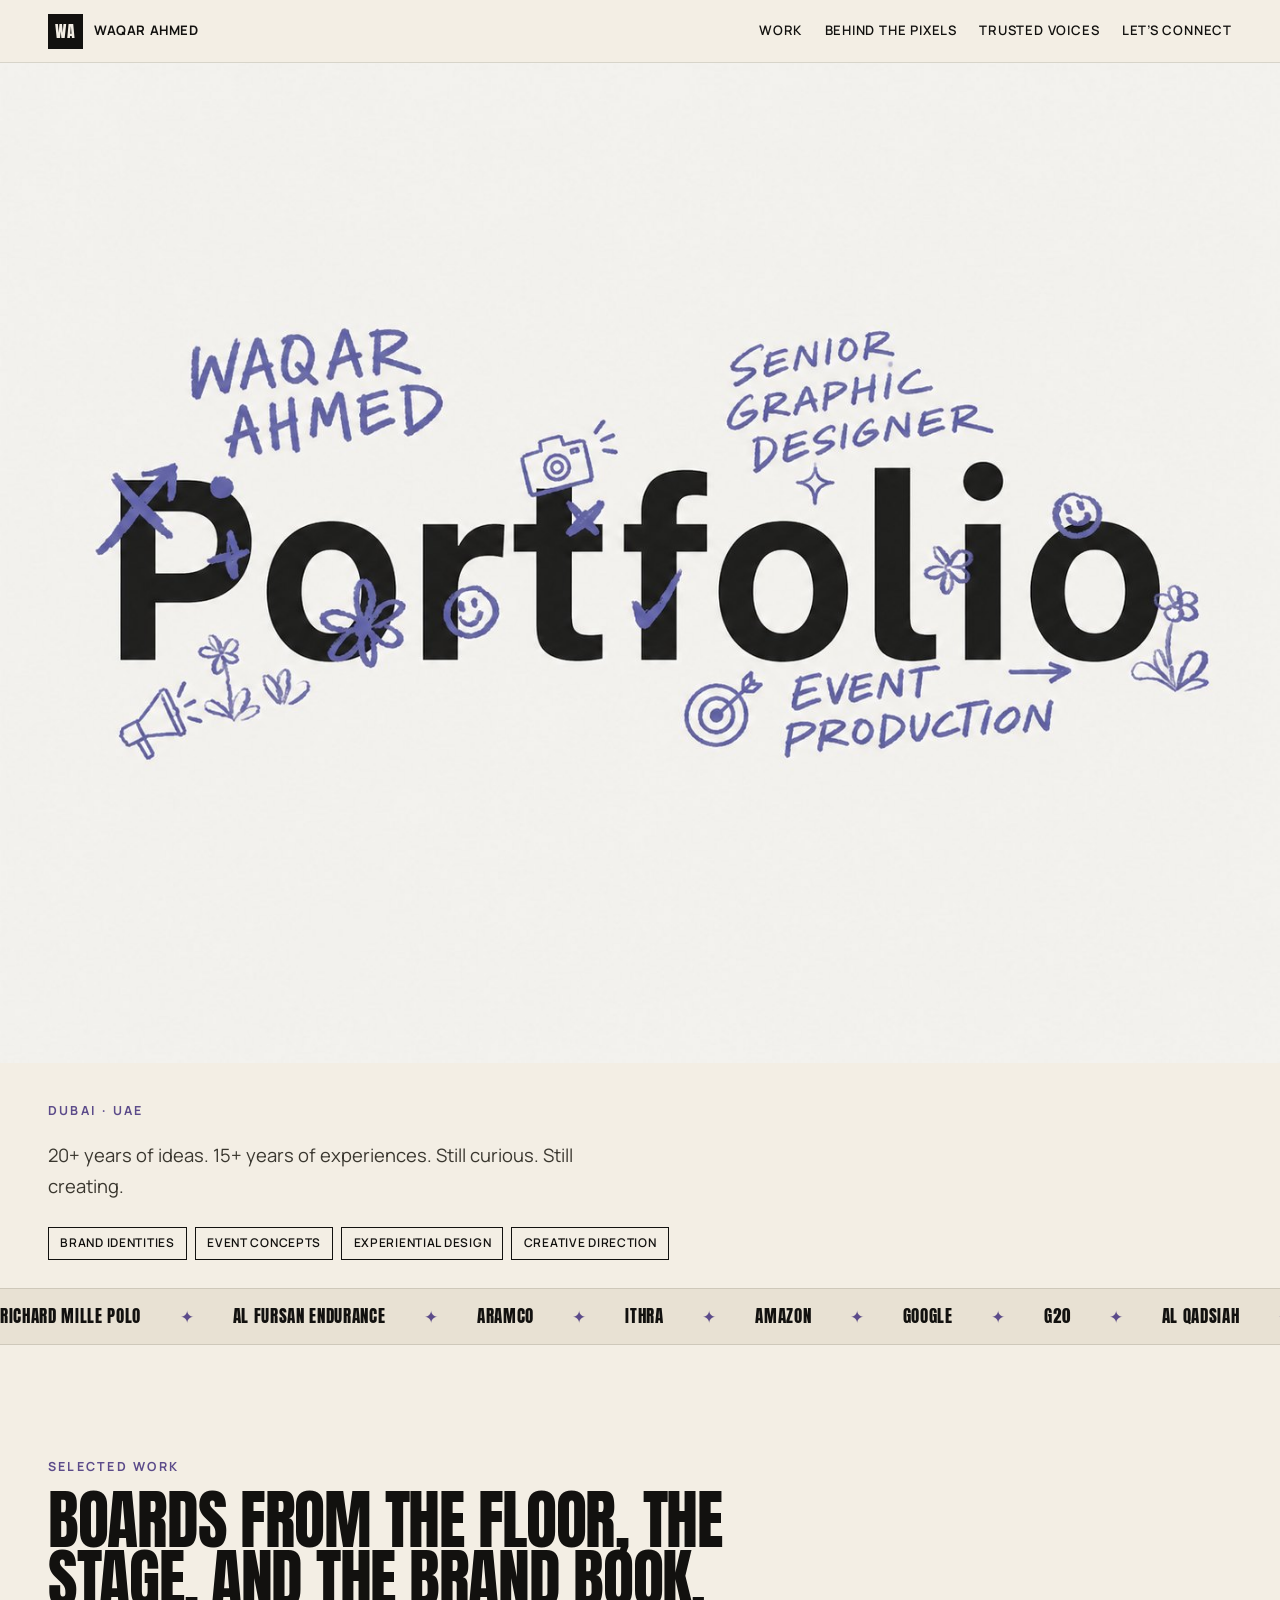
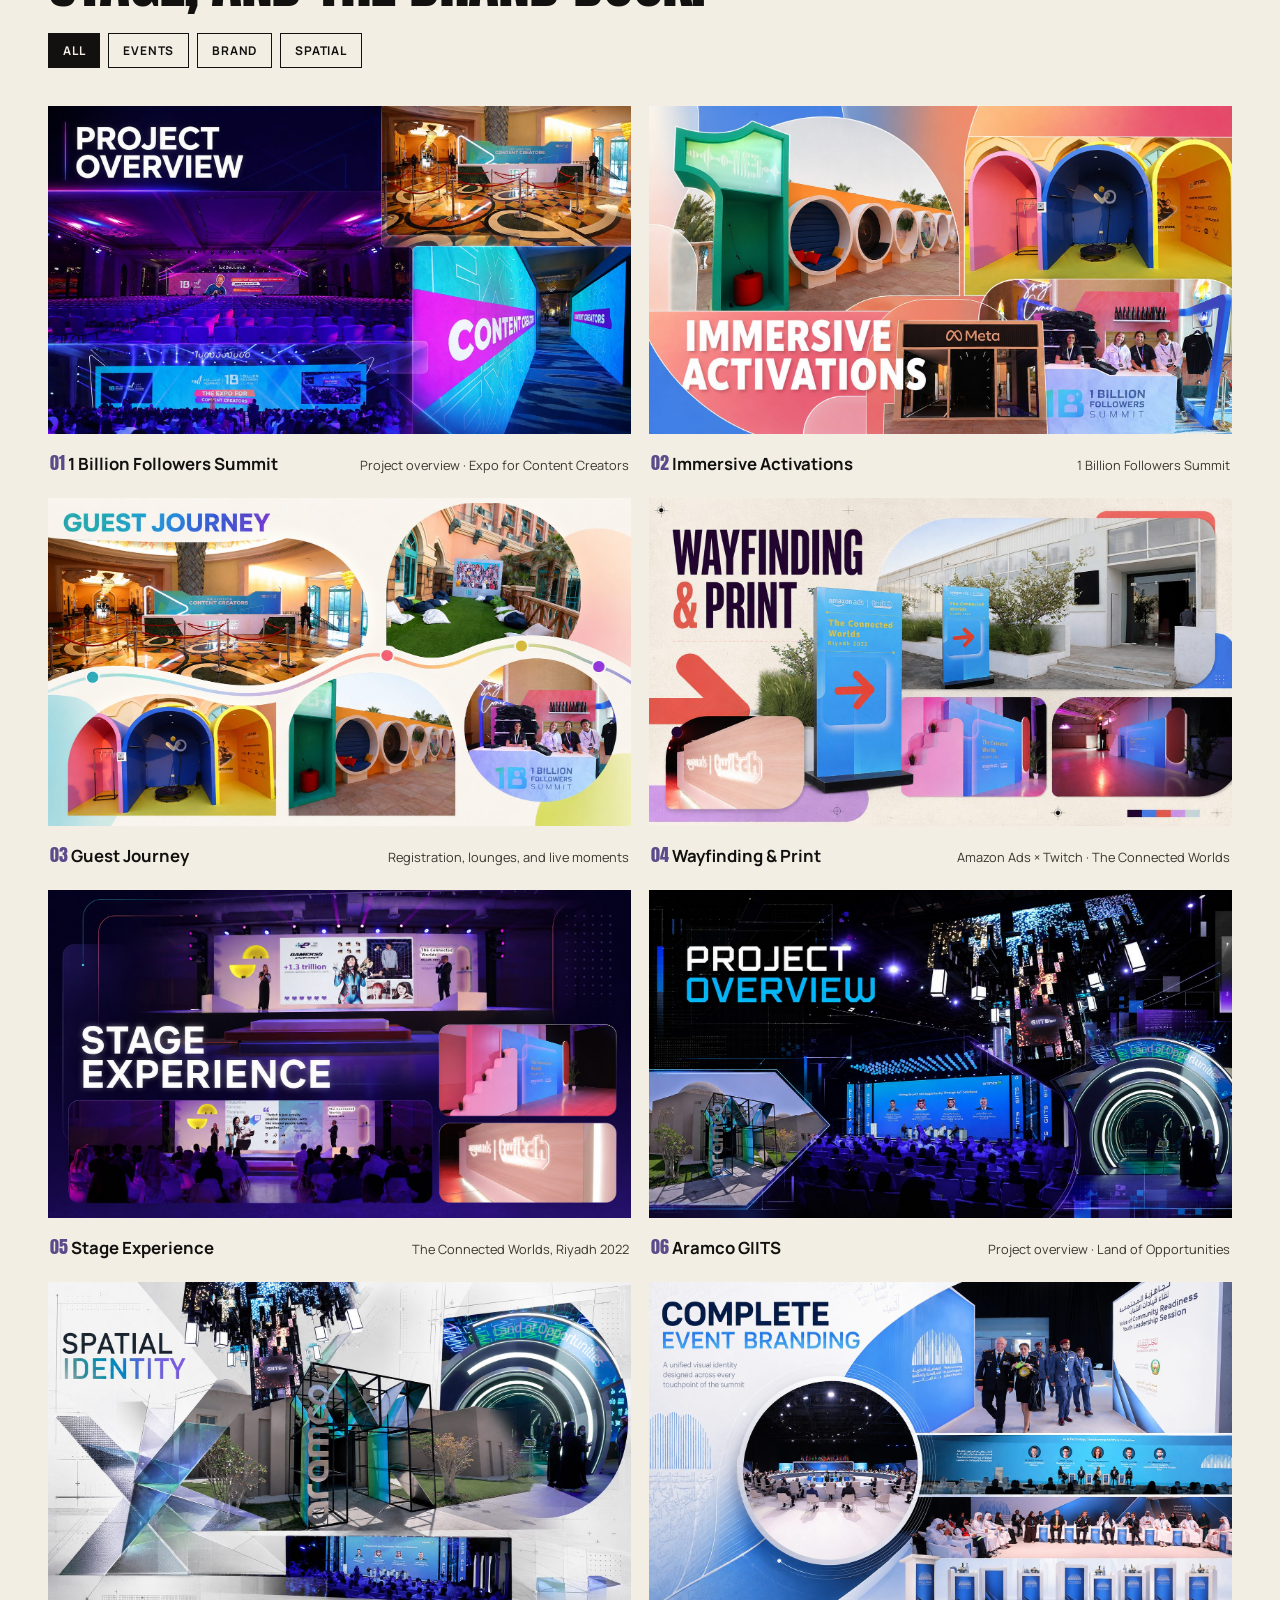
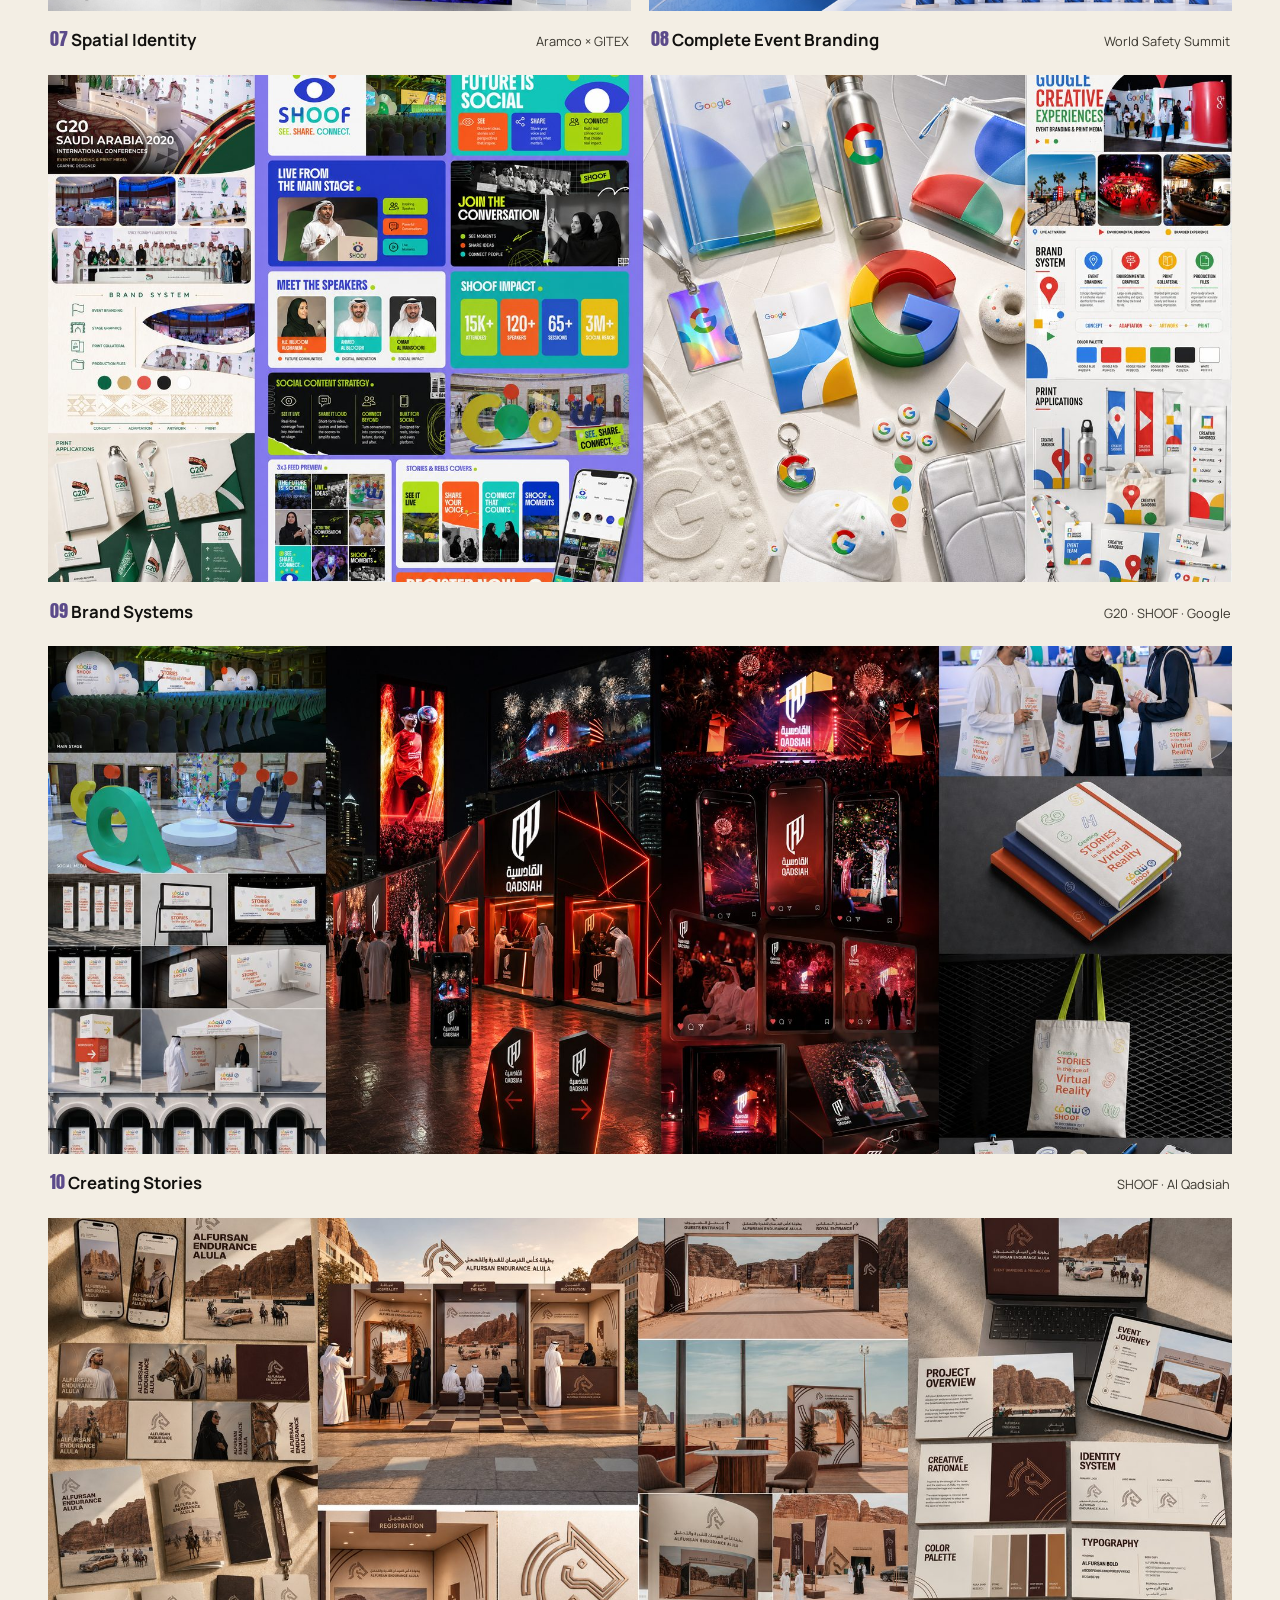
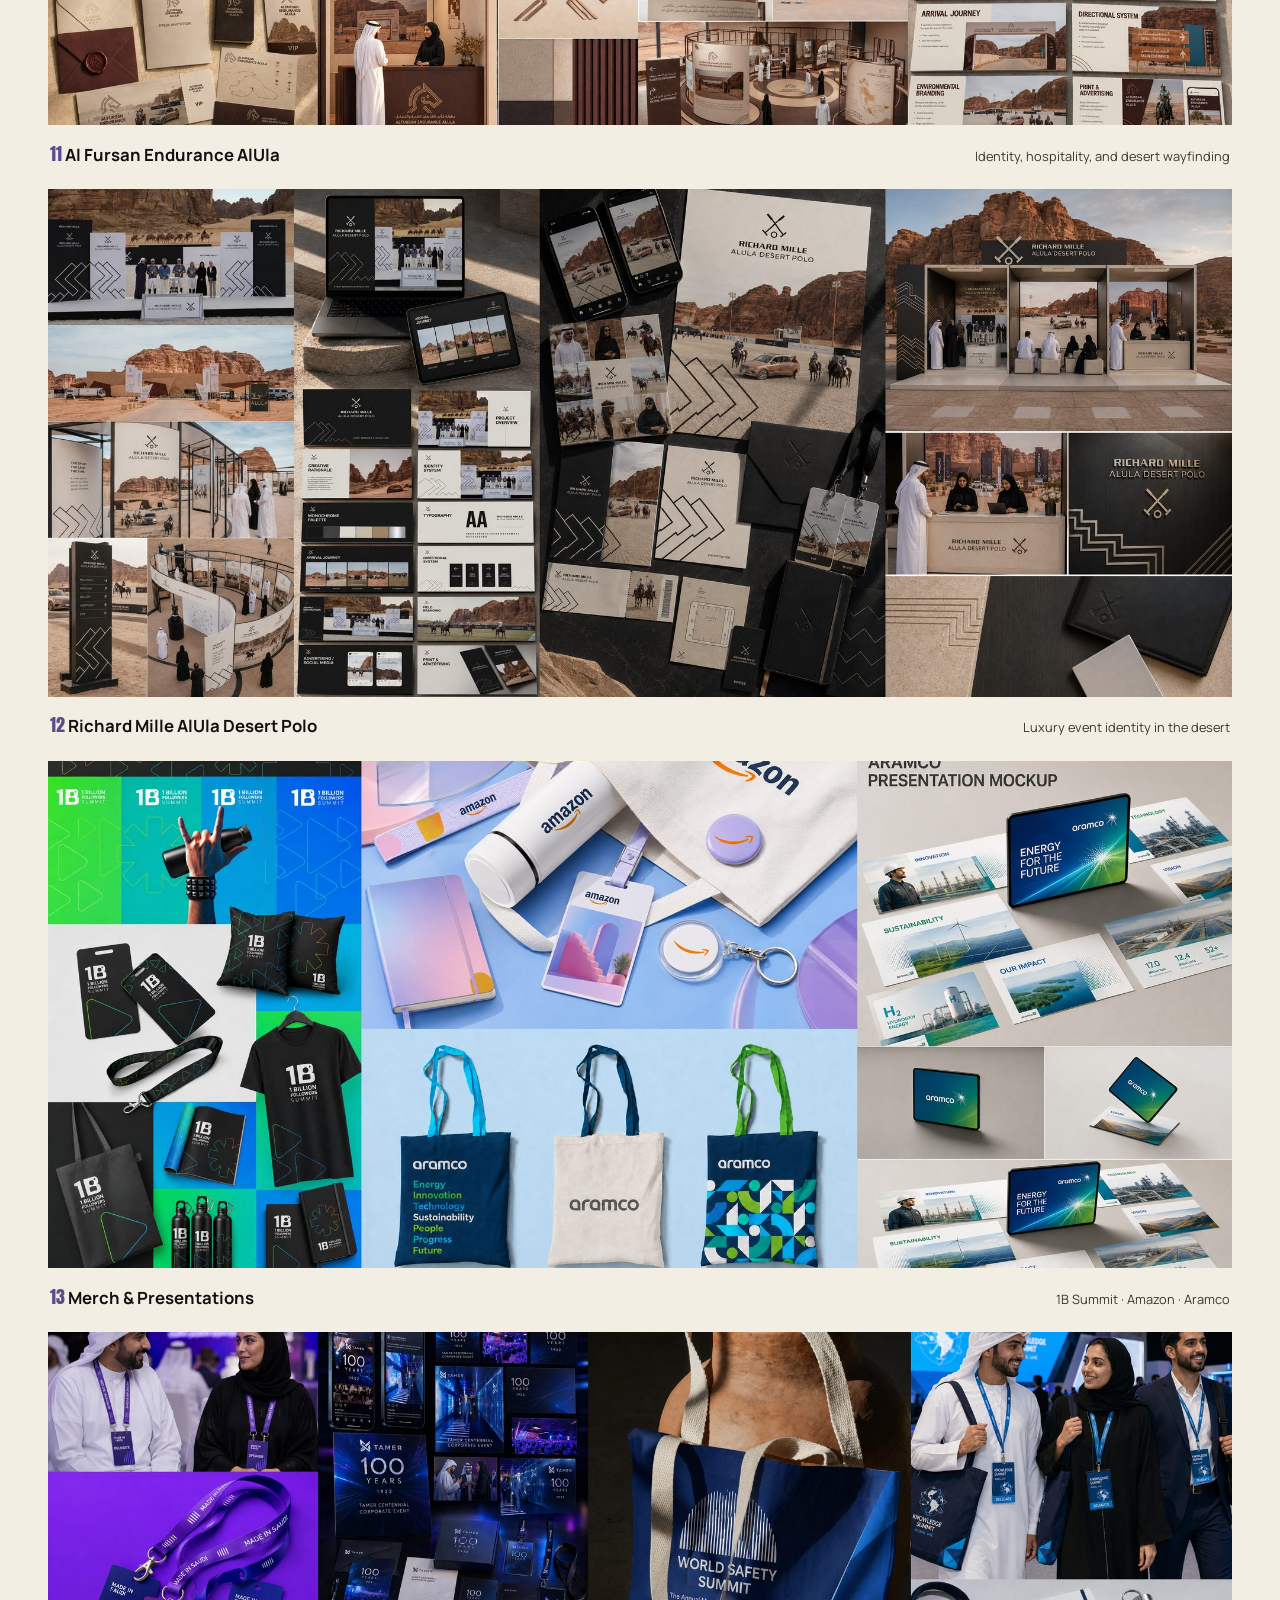
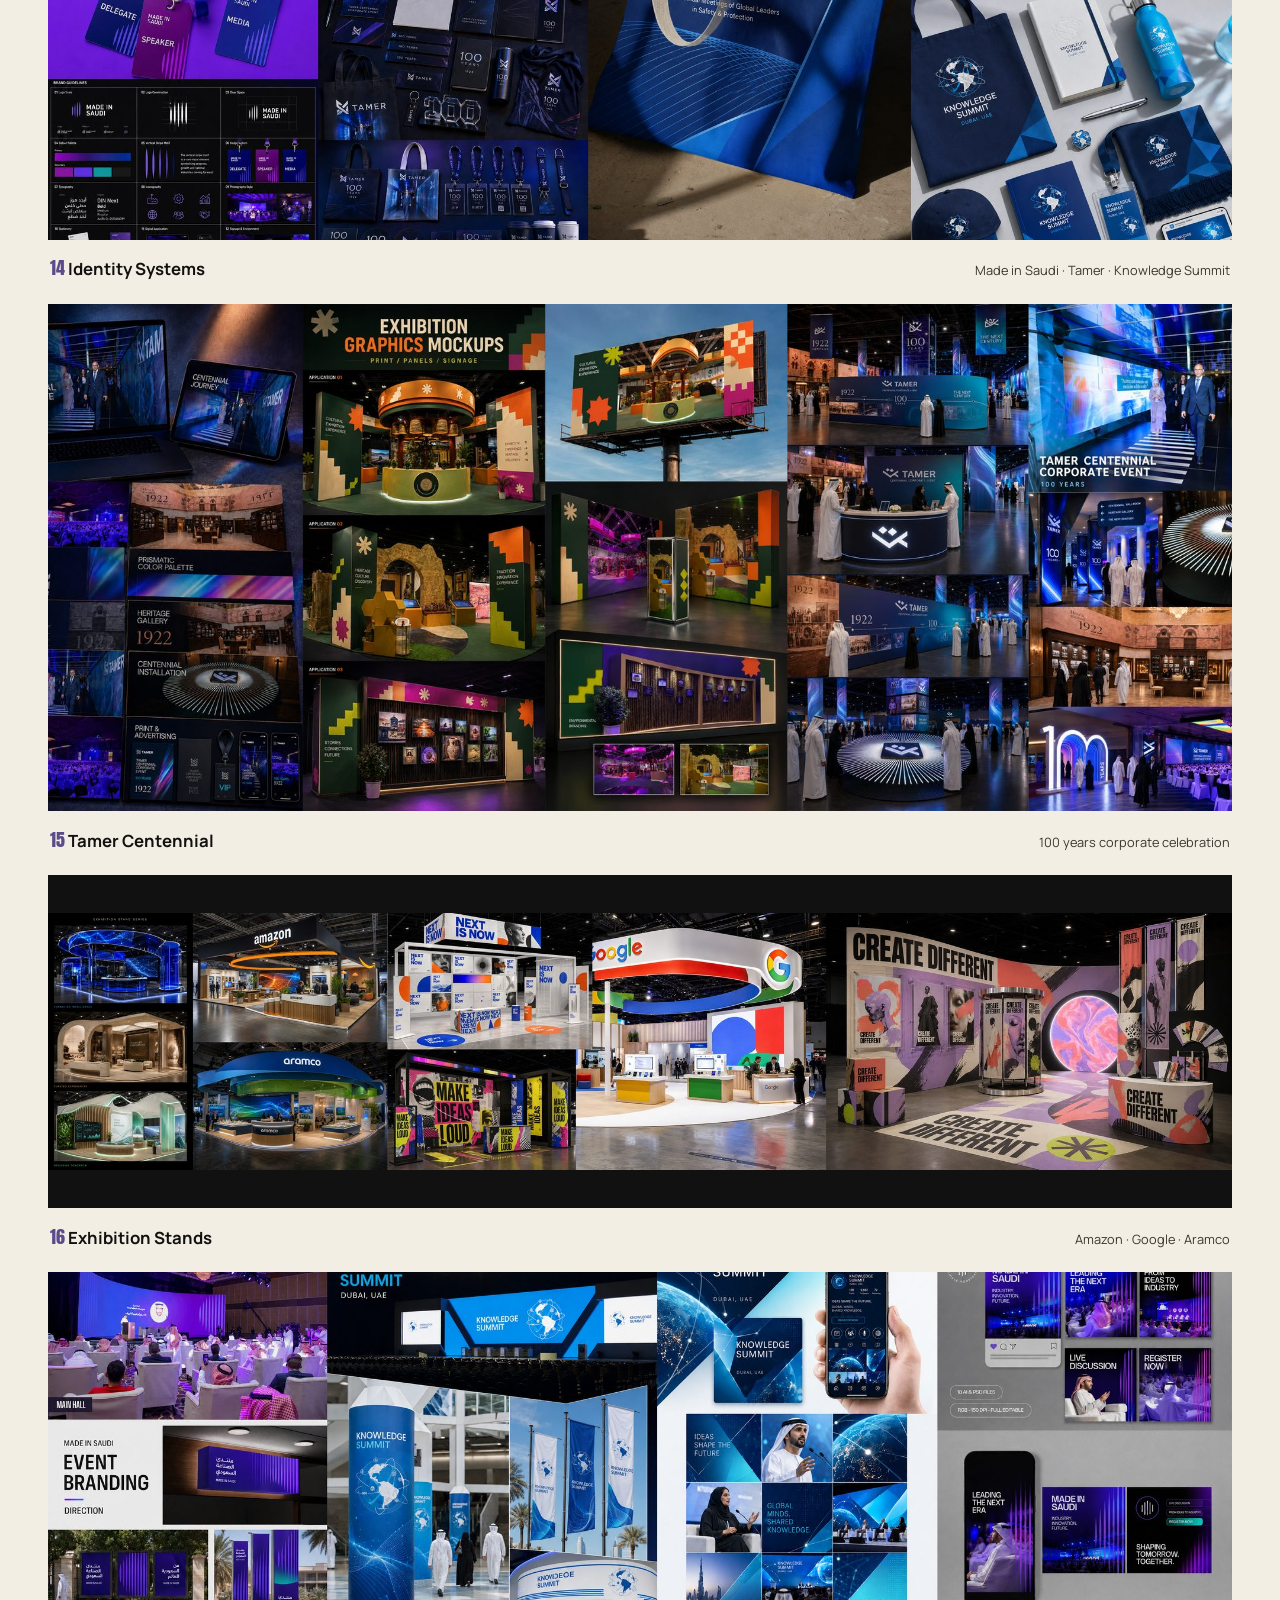
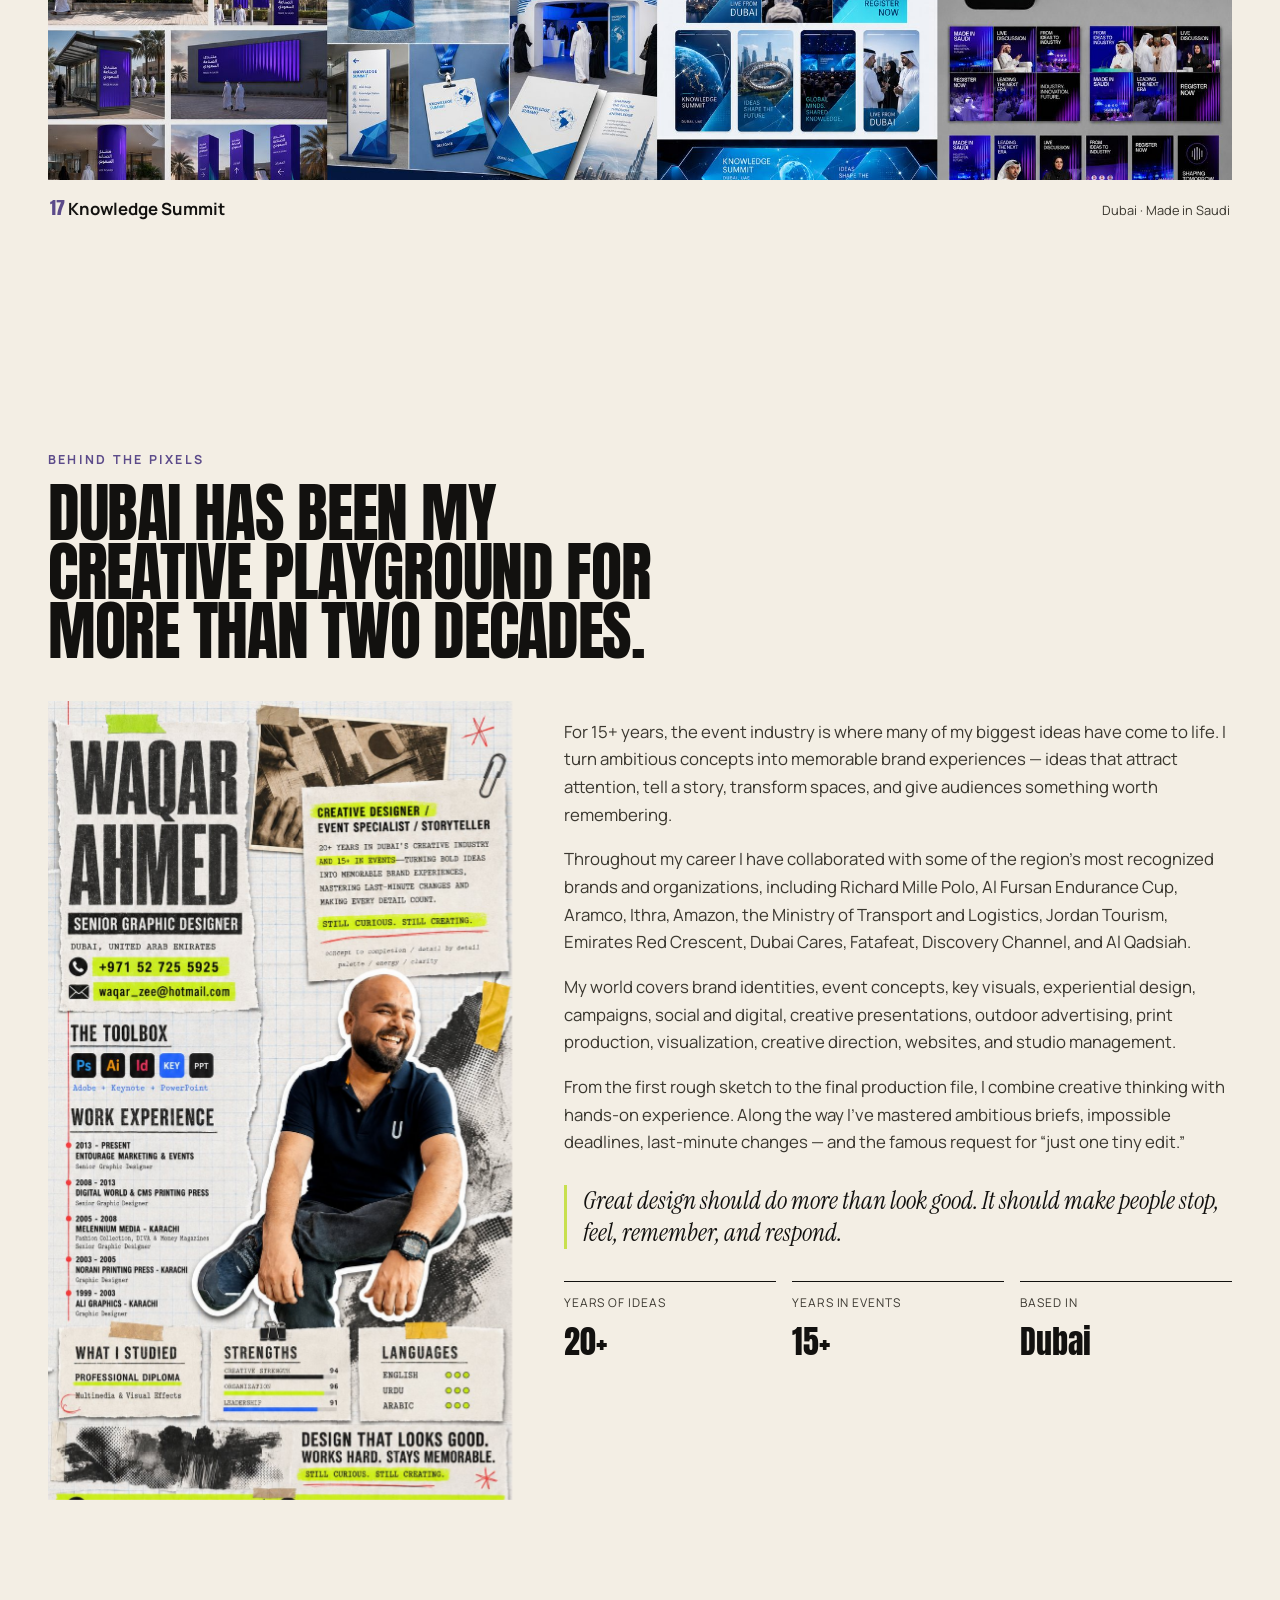
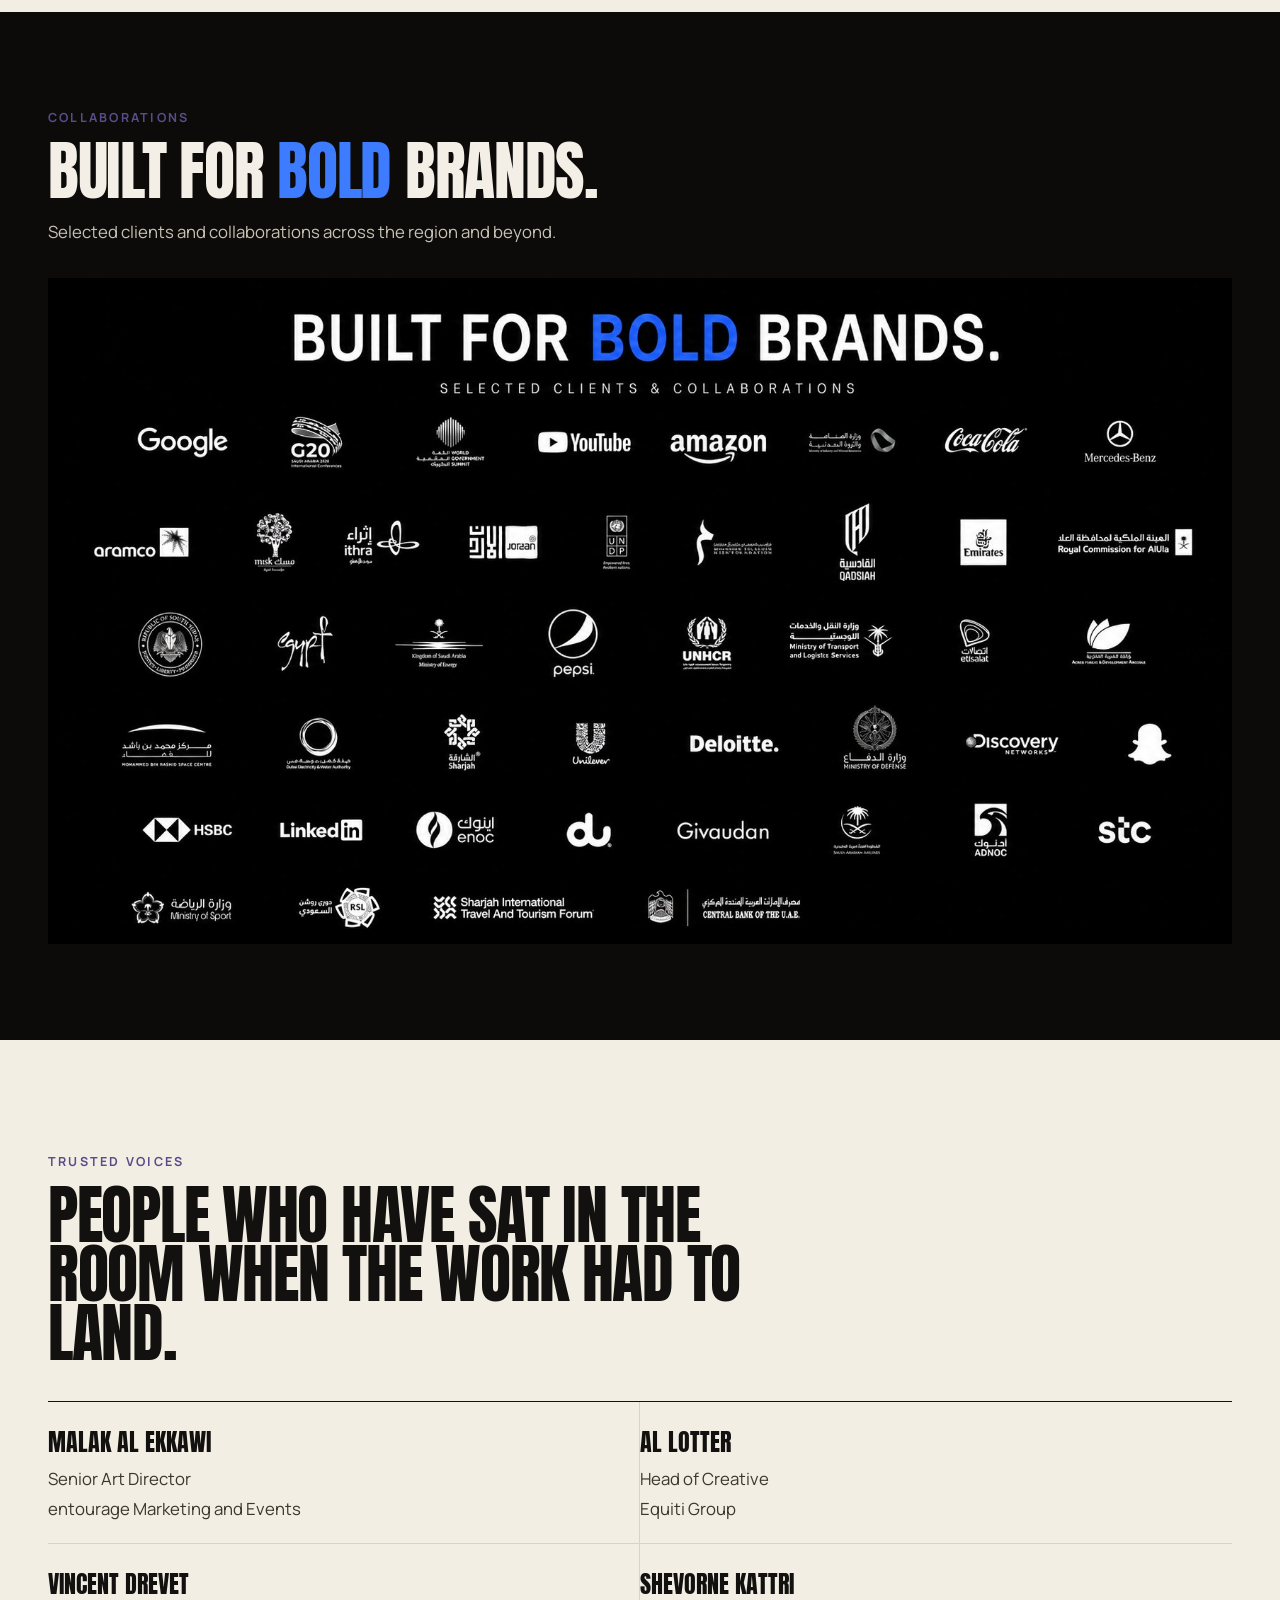
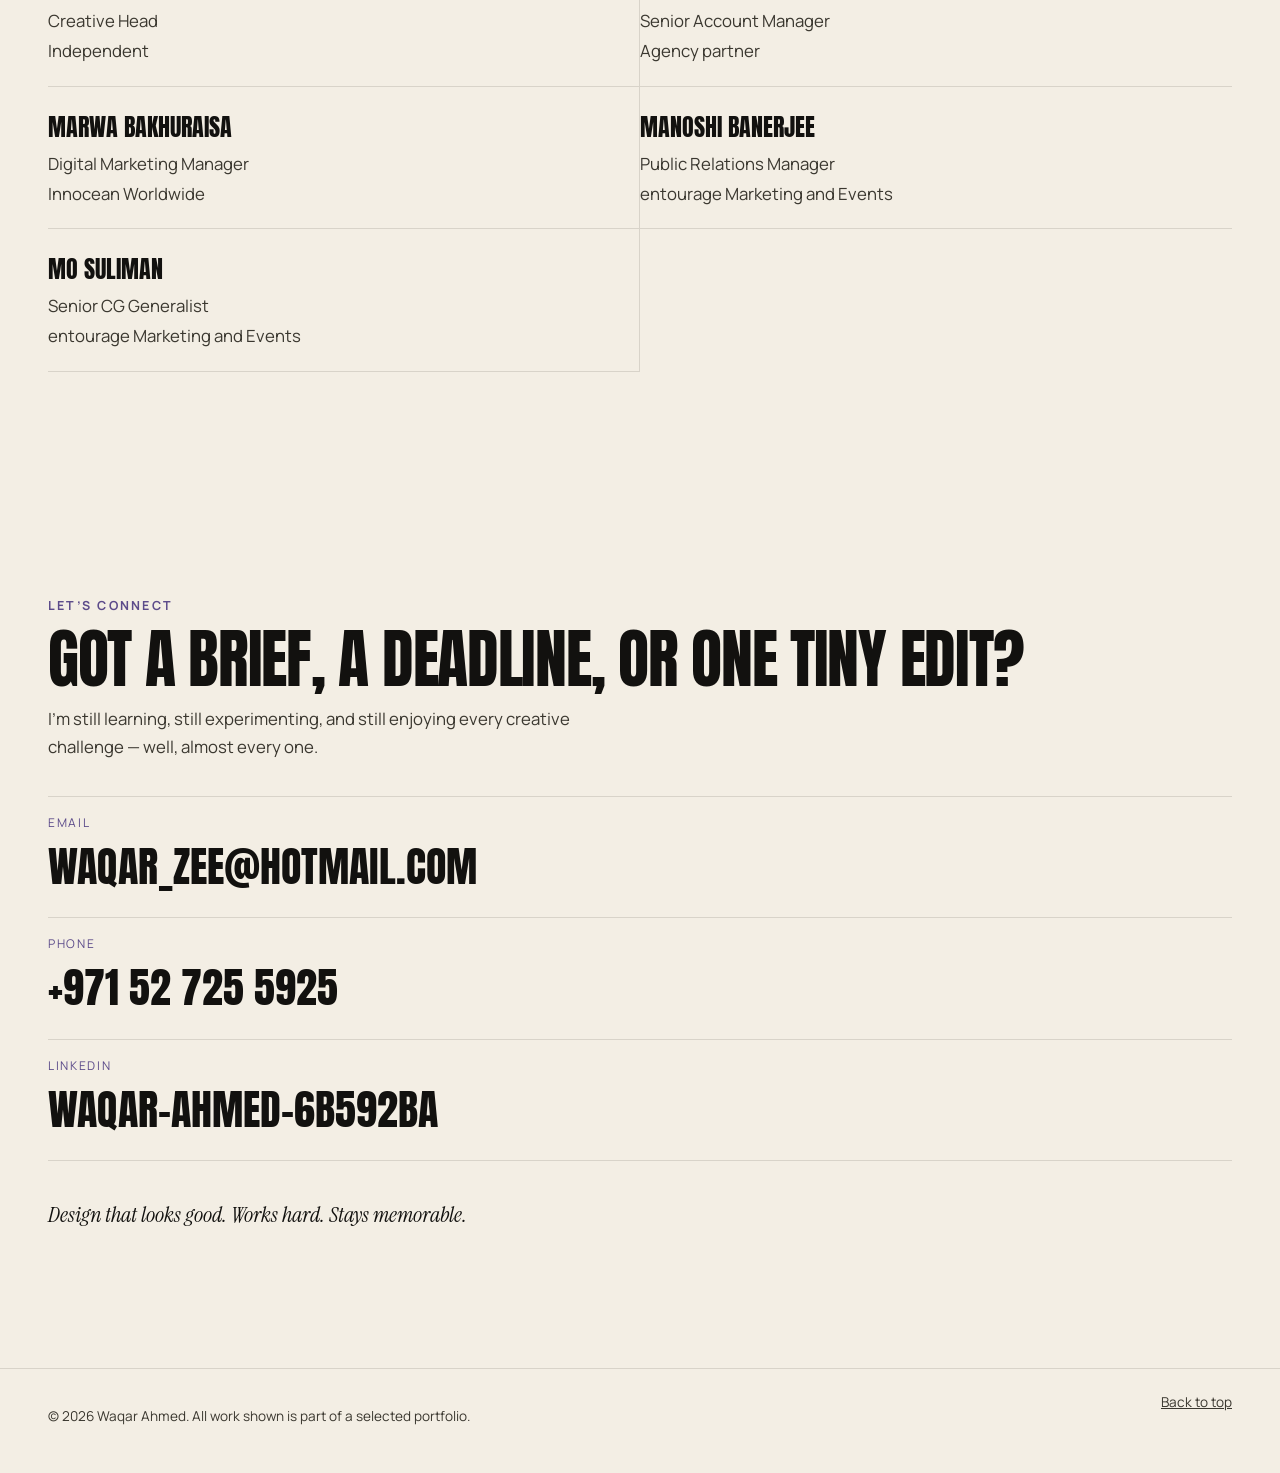
==== index.html @ 76784656 "Add files via upload" ====
<!DOCTYPE html>
<html lang="en">
  <head>
    <meta charset="UTF-8" />
    <meta name="viewport" content="width=device-width, initial-scale=1.0" />
    <title>Waqar Ahmed — Senior Graphic Designer</title>
    <meta
      name="description"
      content="Portfolio of Waqar Ahmed, Senior Graphic Designer and event production specialist based in Dubai. 20+ years of brand identities, experiential design, and campaigns for bold brands."
    />
    <meta name="author" content="Waqar Ahmed" />
    <meta property="og:title" content="Waqar Ahmed — Portfolio" />
    <meta
      property="og:description"
      content="Design that looks good. Works hard. Stays memorable."
    />
    <meta property="og:type" content="website" />
    <meta property="og:image" content="assets/images/hero.jpg" />
    <link rel="icon" type="image/svg+xml" href="assets/favicon.svg" />
    <link rel="preconnect" href="https://fonts.googleapis.com" />
    <link rel="preconnect" href="https://fonts.gstatic.com" crossorigin />
    <link
      href="https://fonts.googleapis.com/css2?family=Anton&family=Instrument+Serif:ital@0;1&family=Manrope:wght@400;500;600;700&display=swap"
      rel="stylesheet"
    />
    <link rel="stylesheet" href="css/styles.css" />
  </head>
  <body>
    <a class="skip-link" href="#work">Skip to work</a>

    <header class="site-header" id="top">
      <a class="logo" href="#top">
        <span class="logo-mark">WA</span>
        <span class="logo-text">Waqar Ahmed</span>
      </a>
      <button class="nav-toggle" type="button" aria-expanded="false" aria-controls="site-nav">
        <span class="sr-only">Menu</span>
        <span></span>
        <span></span>
      </button>
      <nav class="site-nav" id="site-nav" aria-label="Primary">
        <a href="#work">Work</a>
        <a href="#about">Behind the Pixels</a>
        <a href="#voices">Trusted Voices</a>
        <a href="#connect">Let’s Connect</a>
      </nav>
    </header>

    <main>
      <section class="hero" aria-label="Introduction">
        <figure class="hero-banner">
          <img
            src="assets/images/hero.jpg"
            alt="Waqar Ahmed — Senior Graphic Designer, Event Production. Portfolio."
            width="1419"
            height="1108"
          />
        </figure>
        <div class="hero-copy">
          <h1 class="sr-only">Waqar Ahmed — Senior Graphic Designer</h1>
          <p class="eyebrow">Dubai · UAE</p>
          <p class="lede">
            20+ years of ideas. 15+ years of experiences. Still curious.
            Still creating.
          </p>
          <div class="hero-meta">
            <span>Brand identities</span>
            <span>Event concepts</span>
            <span>Experiential design</span>
            <span>Creative direction</span>
          </div>
        </div>
      </section>

      <div class="marquee" aria-hidden="true">
        <div class="marquee-track">
          <span>Richard Mille Polo</span>
          <span>Al Fursan Endurance</span>
          <span>Aramco</span>
          <span>Ithra</span>
          <span>Amazon</span>
          <span>Google</span>
          <span>G20</span>
          <span>Al Qadsiah</span>
          <span>Jordan Tourism</span>
          <span>Emirates Red Crescent</span>
          <span>Discovery Channel</span>
          <span>GITEX</span>
          <span>Richard Mille Polo</span>
          <span>Al Fursan Endurance</span>
          <span>Aramco</span>
          <span>Ithra</span>
          <span>Amazon</span>
          <span>Google</span>
          <span>G20</span>
          <span>Al Qadsiah</span>
          <span>Jordan Tourism</span>
          <span>Emirates Red Crescent</span>
          <span>Discovery Channel</span>
          <span>GITEX</span>
        </div>
      </div>

      <section class="work" id="work">
        <div class="section-head">
          <p class="eyebrow">Selected work</p>
          <h2>Boards from the floor, the stage, and the brand book.</h2>
          <div class="filters" role="tablist" aria-label="Filter work">
            <button type="button" class="is-active" data-filter="all">All</button>
            <button type="button" data-filter="event">Events</button>
            <button type="button" data-filter="brand">Brand</button>
            <button type="button" data-filter="spatial">Spatial</button>
          </div>
        </div>
        <div class="work-grid" id="work-grid"></div>
      </section>

      <section class="about" id="about">
        <div class="about-intro">
          <p class="eyebrow">Behind the pixels</p>
          <h2>Dubai has been my creative playground for more than two decades.</h2>
        </div>
        <div class="about-grid">
          <figure class="about-portrait">
            <img
              src="assets/images/journey.jpg"
              alt="Creative journey collage for Waqar Ahmed: experience, tools, strengths, and portrait"
              width="941"
              height="1619"
            />
          </figure>
          <div class="about-copy">
            <p>
              For 15+ years, the event industry is where many of my biggest ideas
              have come to life. I turn ambitious concepts into memorable brand
              experiences — ideas that attract attention, tell a story, transform
              spaces, and give audiences something worth remembering.
            </p>
            <p>
              Throughout my career I have collaborated with some of the region’s
              most recognized brands and organizations, including Richard Mille
              Polo, Al Fursan Endurance Cup, Aramco, Ithra, Amazon, the Ministry
              of Transport and Logistics, Jordan Tourism, Emirates Red Crescent,
              Dubai Cares, Fatafeat, Discovery Channel, and Al Qadsiah.
            </p>
            <p>
              My world covers brand identities, event concepts, key visuals,
              experiential design, campaigns, social and digital, creative
              presentations, outdoor advertising, print production,
              visualization, creative direction, websites, and studio management.
            </p>
            <p>
              From the first rough sketch to the final production file, I combine
              creative thinking with hands-on experience. Along the way I’ve
              mastered ambitious briefs, impossible deadlines, last-minute
              changes — and the famous request for “just one tiny edit.”
            </p>
            <blockquote>
              Great design should do more than look good. It should make people
              stop, feel, remember, and respond.
            </blockquote>
            <dl class="stats">
              <div>
                <dt>Years of ideas</dt>
                <dd>20+</dd>
              </div>
              <div>
                <dt>Years in events</dt>
                <dd>15+</dd>
              </div>
              <div>
                <dt>Based in</dt>
                <dd>Dubai</dd>
              </div>
            </dl>
          </div>
        </div>
      </section>

      <section class="clients" id="clients">
        <div class="clients-copy">
          <p class="eyebrow">Collaborations</p>
          <h2>Built for <span>bold</span> brands.</h2>
          <p>Selected clients and collaborations across the region and beyond.</p>
        </div>
        <figure class="clients-art">
          <img
            src="assets/images/clients.jpg"
            alt="Selected clients and collaborations including Google, Amazon, Aramco, G20, Ithra, and many others"
            width="1672"
            height="941"
          />
        </figure>
      </section>

      <section class="voices" id="voices">
        <div class="section-head">
          <p class="eyebrow">Trusted voices</p>
          <h2>People who have sat in the room when the work had to land.</h2>
        </div>
        <ul class="voice-list">
          <li>
            <p class="voice-name">Malak Al Ekkawi</p>
            <p class="voice-role">Senior Art Director</p>
            <p class="voice-org">entourage Marketing and Events</p>
          </li>
          <li>
            <p class="voice-name">Al Lotter</p>
            <p class="voice-role">Head of Creative</p>
            <p class="voice-org">Equiti Group</p>
          </li>
          <li>
            <p class="voice-name">Vincent Drevet</p>
            <p class="voice-role">Creative Head</p>
            <p class="voice-org">Independent</p>
          </li>
          <li>
            <p class="voice-name">Shevorne Kattri</p>
            <p class="voice-role">Senior Account Manager</p>
            <p class="voice-org">Agency partner</p>
          </li>
          <li>
            <p class="voice-name">Marwa Bakhuraisa</p>
            <p class="voice-role">Digital Marketing Manager</p>
            <p class="voice-org">Innocean Worldwide</p>
          </li>
          <li>
            <p class="voice-name">Manoshi Banerjee</p>
            <p class="voice-role">Public Relations Manager</p>
            <p class="voice-org">entourage Marketing and Events</p>
          </li>
          <li>
            <p class="voice-name">Mo Suliman</p>
            <p class="voice-role">Senior CG Generalist</p>
            <p class="voice-org">entourage Marketing and Events</p>
          </li>
        </ul>
      </section>

      <section class="connect" id="connect">
        <p class="eyebrow">Let’s connect</p>
        <h2>Got a brief, a deadline, or one tiny edit?</h2>
        <p class="connect-lede">
          I’m still learning, still experimenting, and still enjoying every
          creative challenge — well, almost every one.
        </p>
        <ul class="connect-links">
          <li>
            <a href="mailto:waqar_zee@hotmail.com">
              <span>Email</span>
              waqar_zee@hotmail.com
            </a>
          </li>
          <li>
            <a href="tel:+971527255925">
              <span>Phone</span>
              +971 52 725 5925
            </a>
          </li>
          <li>
            <a href="https://www.linkedin.com/in/waqar-ahmed-6b592ba" target="_blank" rel="noopener noreferrer">
              <span>LinkedIn</span>
              waqar-ahmed-6b592ba
            </a>
          </li>
        </ul>
        <p class="connect-tag">Design that looks good. Works hard. Stays memorable.</p>
      </section>
    </main>

    <footer class="site-footer">
      <p>© <span id="year"></span> Waqar Ahmed. All work shown is part of a selected portfolio.</p>
      <a href="#top">Back to top</a>
    </footer>

    <dialog class="lightbox" id="lightbox" aria-label="Project viewer">
      <button type="button" class="lightbox-close" aria-label="Close">Close</button>
      <button type="button" class="lightbox-prev" aria-label="Previous project">‹</button>
      <button type="button" class="lightbox-next" aria-label="Next project">›</button>
      <figure>
        <img id="lightbox-image" alt="" />
        <figcaption id="lightbox-caption"></figcaption>
      </figure>
    </dialog>

    <script src="js/main.js"></script>
  </body>
</html>
---- css/styles.css ----
:root {
  --paper: #f3eee4;
  --paper-2: #e8e1d3;
  --ink: #12110f;
  --ink-soft: #3a372f;
  --plum: #5c4b8a;
  --plum-soft: #7a6ba8;
  --lime: #c8e04e;
  --line: rgba(18, 17, 15, 0.12);
  --dark: #0c0b0a;
  --max: 1280px;
  --pad: clamp(1.25rem, 4vw, 3rem);
}

*,
*::before,
*::after {
  box-sizing: border-box;
}

html {
  scroll-behavior: smooth;
}

body {
  margin: 0;
  background: var(--paper);
  color: var(--ink);
  font-family: "Manrope", system-ui, sans-serif;
  font-size: 1.05rem;
  line-height: 1.65;
  text-rendering: optimizeLegibility;
}

img {
  max-width: 100%;
  height: auto;
  display: block;
}

a {
  color: inherit;
}

h1,
h2,
h3 {
  margin: 0;
  line-height: 0.92;
  letter-spacing: -0.02em;
}

h1 {
  font-family: "Anton", sans-serif;
  font-size: clamp(2.8rem, 7vw, 5.6rem);
  font-weight: 400;
  text-transform: uppercase;
}

h1 em {
  display: block;
  font-family: "Instrument Serif", Georgia, serif;
  font-style: italic;
  font-size: 0.42em;
  text-transform: none;
  letter-spacing: 0;
  color: var(--plum);
  margin-top: 0.35em;
}

h2 {
  font-family: "Anton", sans-serif;
  font-size: clamp(2.2rem, 5vw, 4.2rem);
  font-weight: 400;
  text-transform: uppercase;
}

.eyebrow {
  margin: 0 0 0.85rem;
  font-size: 0.78rem;
  font-weight: 700;
  letter-spacing: 0.18em;
  text-transform: uppercase;
  color: var(--plum);
}

.sr-only {
  position: absolute;
  width: 1px;
  height: 1px;
  padding: 0;
  margin: -1px;
  overflow: hidden;
  clip: rect(0, 0, 0, 0);
  border: 0;
}

.skip-link {
  position: absolute;
  left: 1rem;
  top: -4rem;
  z-index: 30;
  background: var(--ink);
  color: var(--paper);
  padding: 0.6rem 0.9rem;
}

.skip-link:focus {
  top: 1rem;
}

::selection {
  background: var(--lime);
  color: var(--ink);
}

.site-header {
  position: sticky;
  top: 0;
  z-index: 20;
  display: flex;
  align-items: center;
  justify-content: space-between;
  gap: 1rem;
  padding: 0.85rem var(--pad);
  background: color-mix(in srgb, var(--paper) 88%, transparent);
  backdrop-filter: blur(14px);
  border-bottom: 1px solid var(--line);
}

.logo {
  display: flex;
  align-items: center;
  gap: 0.7rem;
  text-decoration: none;
}

.logo-mark {
  width: 2.2rem;
  height: 2.2rem;
  display: grid;
  place-items: center;
  background: var(--ink);
  color: var(--paper);
  font-family: "Anton", sans-serif;
  font-size: 1rem;
  letter-spacing: 0.04em;
}

.logo-text {
  font-weight: 700;
  letter-spacing: 0.04em;
  text-transform: uppercase;
  font-size: 0.82rem;
}

.site-nav {
  display: flex;
  gap: 1.4rem;
}

.site-nav a {
  text-decoration: none;
  font-size: 0.82rem;
  font-weight: 600;
  letter-spacing: 0.06em;
  text-transform: uppercase;
}

.site-nav a:hover,
.site-nav a:focus-visible {
  color: var(--plum);
}

.nav-toggle {
  display: none;
  width: 2.4rem;
  height: 2.4rem;
  border: 0;
  background: transparent;
  padding: 0;
}

.nav-toggle span {
  display: block;
  height: 2px;
  margin: 6px 4px;
  background: var(--ink);
}

.hero {
  display: block;
  max-width: none;
  margin: 0;
  padding: 0;
}

.hero-banner {
  margin: 0;
  width: 100%;
  background: #f4efe6;
}

.hero-banner img {
  width: 100%;
  height: auto;
  display: block;
}

.hero-copy {
  max-width: var(--max);
  margin: 0 auto;
  padding: clamp(1.4rem, 4vw, 2.4rem) var(--pad) 1.8rem;
}

.lede {
  max-width: 34rem;
  font-size: 1.15rem;
  color: var(--ink-soft);
}

.hero-meta {
  display: flex;
  flex-wrap: wrap;
  gap: 0.5rem;
  margin-top: 1.6rem;
}

.hero-meta span {
  border: 1px solid var(--ink);
  padding: 0.35rem 0.7rem;
  font-size: 0.75rem;
  font-weight: 600;
  letter-spacing: 0.06em;
  text-transform: uppercase;
}


.marquee {
  overflow: hidden;
  border-top: 1px solid var(--line);
  border-bottom: 1px solid var(--line);
  background: var(--paper-2);
  padding: 0.85rem 0;
}

.marquee-track {
  display: flex;
  width: max-content;
  gap: 2.4rem;
  animation: ticker 42s linear infinite;
  font-family: "Anton", sans-serif;
  letter-spacing: 0.04em;
  text-transform: uppercase;
  font-size: 1.05rem;
}

.marquee-track span::after {
  content: "✦";
  margin-left: 2.4rem;
  color: var(--plum);
}

@keyframes ticker {
  to {
    transform: translateX(-50%);
  }
}

.work,
.about,
.voices,
.connect {
  max-width: var(--max);
  margin: 0 auto;
  padding: clamp(4rem, 10vw, 7rem) var(--pad);
  scroll-margin-top: 4.5rem;
}

.section-head {
  max-width: 46rem;
  margin-bottom: 2.4rem;
}

.filters {
  display: flex;
  flex-wrap: wrap;
  gap: 0.5rem;
  margin-top: 1.5rem;
}

.filters button {
  border: 1px solid var(--ink);
  background: transparent;
  color: var(--ink);
  padding: 0.4rem 0.85rem;
  font: inherit;
  font-size: 0.75rem;
  font-weight: 700;
  letter-spacing: 0.08em;
  text-transform: uppercase;
  cursor: pointer;
}

.filters button.is-active,
.filters button:hover {
  background: var(--ink);
  color: var(--paper);
}

.work-grid {
  display: grid;
  grid-template-columns: 1fr 1fr;
  gap: 1.1rem;
}

.work-card {
  margin: 0;
  cursor: zoom-in;
  background: transparent;
  border: 0;
  padding: 0;
  text-align: left;
  font: inherit;
  color: inherit;
}

.work-card figure {
  margin: 0;
}

.work-card.wide,
.work-card.panorama {
  grid-column: 1 / -1;
}

.work-card img {
  width: 100%;
  aspect-ratio: 16 / 9;
  object-fit: cover;
  background: #ddd4c2;
}

.work-card.wide img,
.work-card.panorama img {
  aspect-ratio: 21 / 9;
}

.work-card.panorama img {
  aspect-ratio: 32 / 9;
  object-fit: contain;
  background: #111;
}

.work-card figcaption {
  display: flex;
  justify-content: space-between;
  gap: 1rem;
  align-items: baseline;
  padding: 0.85rem 0.15rem 0.2rem;
}

.work-card .num {
  font-family: "Anton", sans-serif;
  font-size: 1.1rem;
  color: var(--plum);
}

.work-card .title {
  font-weight: 700;
}

.work-card .meta {
  font-size: 0.8rem;
  color: var(--ink-soft);
}

.work-card:hover img,
.work-card:focus-visible img {
  filter: contrast(1.04) saturate(1.05);
}

.work-card.is-hidden {
  display: none;
}

.about-intro {
  max-width: 40rem;
  margin-bottom: 2.5rem;
}

.about-grid {
  display: grid;
  grid-template-columns: 0.82fr 1.18fr;
  gap: clamp(1.5rem, 4vw, 3.5rem);
  align-items: start;
}

.about-portrait {
  margin: 0;
  position: sticky;
  top: 5.5rem;
}

.about-copy p {
  color: var(--ink-soft);
}

.about-copy blockquote {
  margin: 1.8rem 0;
  padding: 0 0 0 1rem;
  border-left: 3px solid var(--lime);
  font-family: "Instrument Serif", Georgia, serif;
  font-size: 1.55rem;
  font-style: italic;
  line-height: 1.3;
  color: var(--ink);
}

.stats {
  display: grid;
  grid-template-columns: repeat(3, 1fr);
  gap: 1rem;
  margin: 2rem 0 0;
}

.stats div {
  border-top: 1px solid var(--ink);
  padding-top: 0.7rem;
}

.stats dt {
  font-size: 0.75rem;
  letter-spacing: 0.08em;
  text-transform: uppercase;
  color: var(--ink-soft);
}

.stats dd {
  margin: 0.2rem 0 0;
  font-family: "Anton", sans-serif;
  font-size: 2rem;
}

.clients {
  background: var(--dark);
  color: #f4efe6;
  padding: clamp(4rem, 8vw, 6rem) var(--pad);
}

.clients-copy {
  max-width: var(--max);
  margin: 0 auto 2rem;
}

.clients-copy h2 span {
  color: #3d7cff;
}

.clients-copy p:last-child {
  color: #c9c2b4;
}

.clients-art {
  max-width: var(--max);
  margin: 0 auto;
}

.clients-art img {
  width: 100%;
}

.voice-list {
  list-style: none;
  margin: 0;
  padding: 0;
  display: grid;
  grid-template-columns: repeat(2, 1fr);
  border-top: 1px solid var(--ink);
}

.voice-list li {
  padding: 1.3rem 1.2rem 1.3rem 0;
  border-bottom: 1px solid var(--line);
}

.voice-list li:nth-child(odd) {
  padding-right: 2rem;
  border-right: 1px solid var(--line);
}

.voice-name {
  margin: 0;
  font-family: "Anton", sans-serif;
  font-size: 1.5rem;
  text-transform: uppercase;
}

.voice-role,
.voice-org {
  margin: 0.15rem 0 0;
  color: var(--ink-soft);
}

.connect {
  text-align: left;
}

.connect-lede {
  max-width: 36rem;
  color: var(--ink-soft);
}

.connect-links {
  list-style: none;
  margin: 2.2rem 0;
  padding: 0;
}

.connect-links a {
  display: flex;
  flex-direction: column;
  text-decoration: none;
  padding: 1rem 0;
  border-top: 1px solid var(--line);
  font-family: "Anton", sans-serif;
  font-size: clamp(1.6rem, 4vw, 2.6rem);
  text-transform: uppercase;
}

.connect-links a span {
  font-family: "Manrope", sans-serif;
  font-size: 0.75rem;
  letter-spacing: 0.14em;
  color: var(--plum);
}

.connect-links li:last-child a {
  border-bottom: 1px solid var(--line);
}

.connect-links a:hover {
  color: var(--plum);
}

.connect-tag {
  font-family: "Instrument Serif", Georgia, serif;
  font-style: italic;
  font-size: 1.4rem;
}

.site-footer {
  display: flex;
  justify-content: space-between;
  gap: 1rem;
  flex-wrap: wrap;
  padding: 1.4rem var(--pad) 2rem;
  border-top: 1px solid var(--line);
  font-size: 0.85rem;
  color: var(--ink-soft);
}

.lightbox {
  width: min(1100px, 94vw);
  max-width: 94vw;
  border: 0;
  padding: 0;
  background: transparent;
}

.lightbox::backdrop {
  background: rgba(8, 7, 6, 0.88);
}

.lightbox figure {
  margin: 0;
}

.lightbox img {
  width: 100%;
  max-height: 82vh;
  object-fit: contain;
  background: #111;
}

.lightbox figcaption {
  color: #efe8d8;
  padding: 0.8rem 0.2rem 0;
  font-weight: 600;
}

.lightbox-close,
.lightbox-prev,
.lightbox-next {
  position: fixed;
  border: 0;
  background: var(--lime);
  color: var(--ink);
  font: inherit;
  font-weight: 700;
  cursor: pointer;
}

.lightbox-close {
  top: 1.2rem;
  right: 1.2rem;
  padding: 0.45rem 0.75rem;
}

.lightbox-prev,
.lightbox-next {
  top: 50%;
  width: 2.6rem;
  height: 2.6rem;
  font-size: 1.6rem;
  transform: translateY(-50%);
}

.lightbox-prev {
  left: 1rem;
}

.lightbox-next {
  right: 1rem;
}

@media (max-width: 900px) {
  .about-grid,
  .work-grid,
  .voice-list {
    grid-template-columns: 1fr;
  }

  .about-portrait {
    position: static;
  }

  .work-card.wide img,
  .work-card.panorama img {
    aspect-ratio: 16 / 9;
  }

  .voice-list li:nth-child(odd) {
    padding-right: 0;
    border-right: 0;
  }

  .nav-toggle {
    display: block;
  }

  .site-nav {
    display: none;
    position: absolute;
    inset: 3.4rem var(--pad) auto;
    flex-direction: column;
    gap: 0;
    background: var(--paper);
    border: 1px solid var(--ink);
    padding: 0.6rem;
  }

  .site-nav.is-open {
    display: flex;
  }

  .site-nav a {
    padding: 0.75rem 0.5rem;
    border-bottom: 1px solid var(--line);
  }

  .stats {
    grid-template-columns: 1fr;
  }
}

@media (prefers-reduced-motion: reduce) {
  html {
    scroll-behavior: auto;
  }

  .marquee-track {
    animation: none;
  }
}
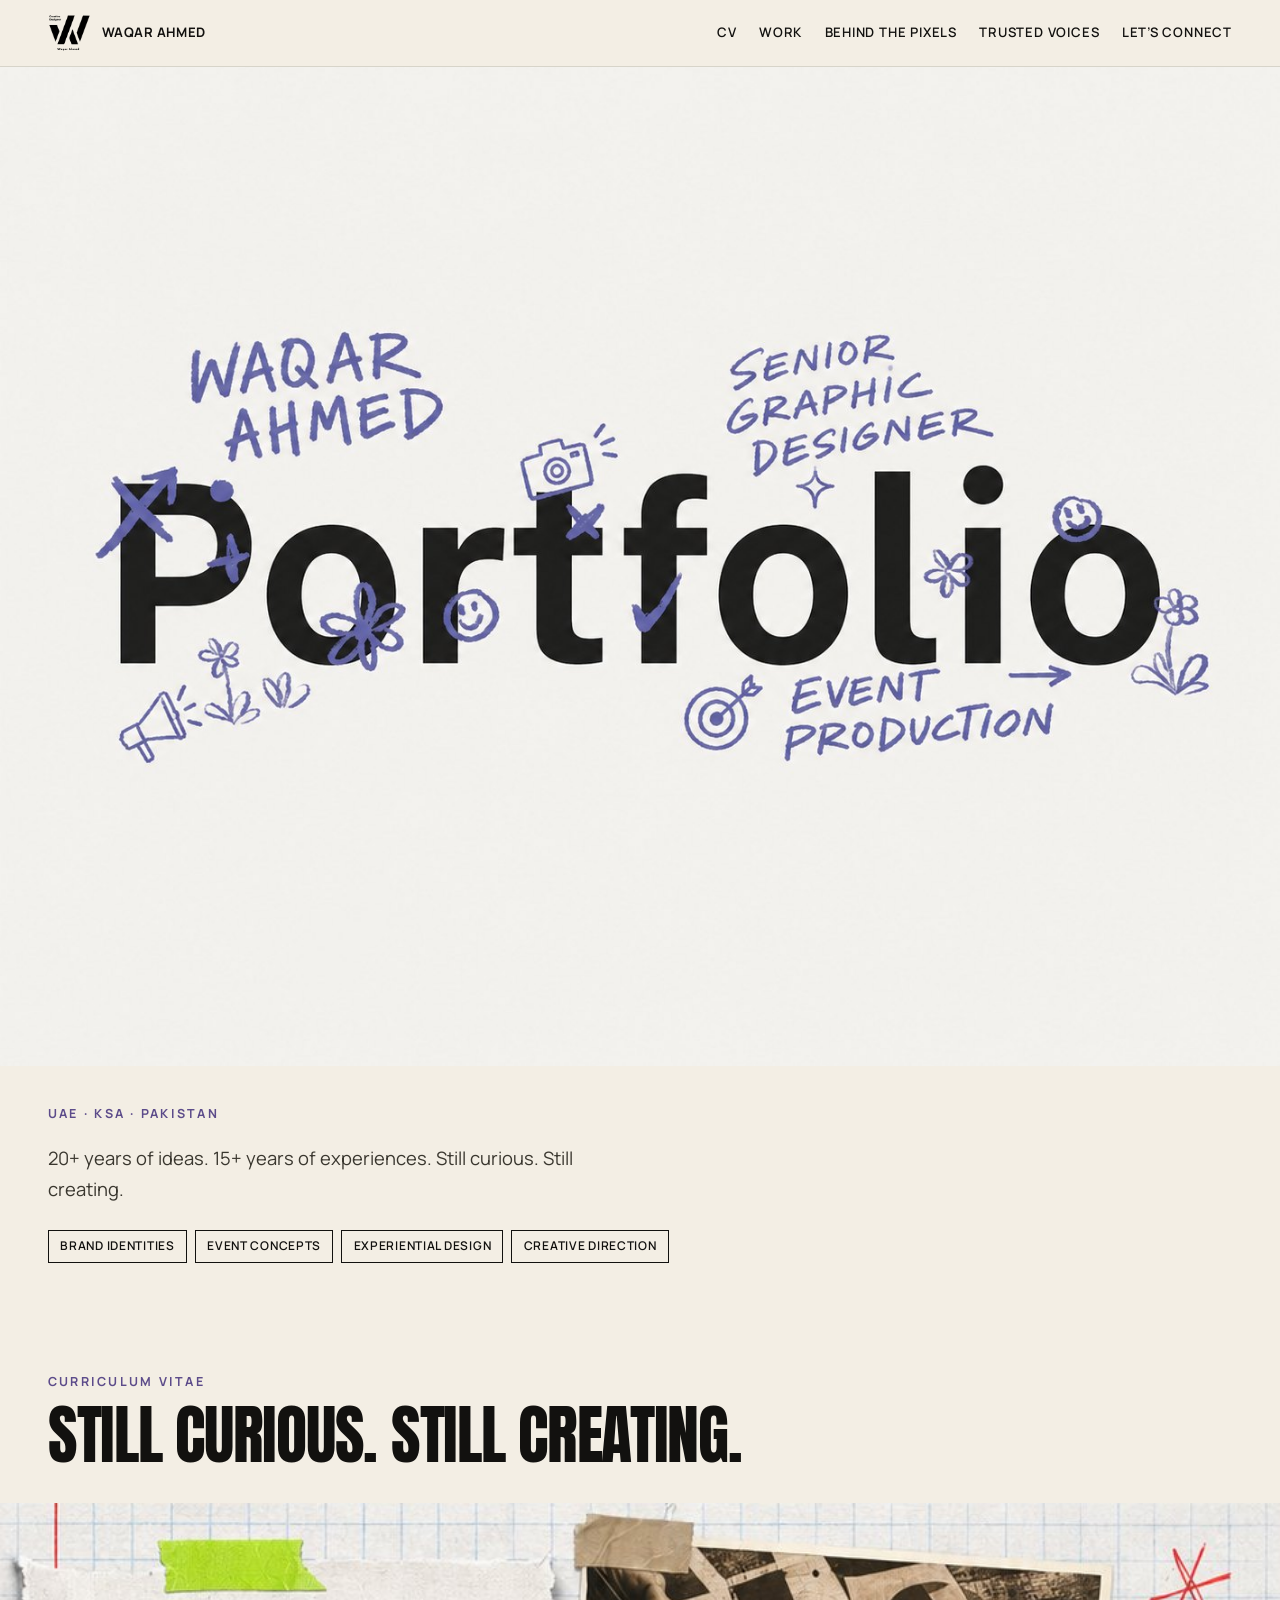
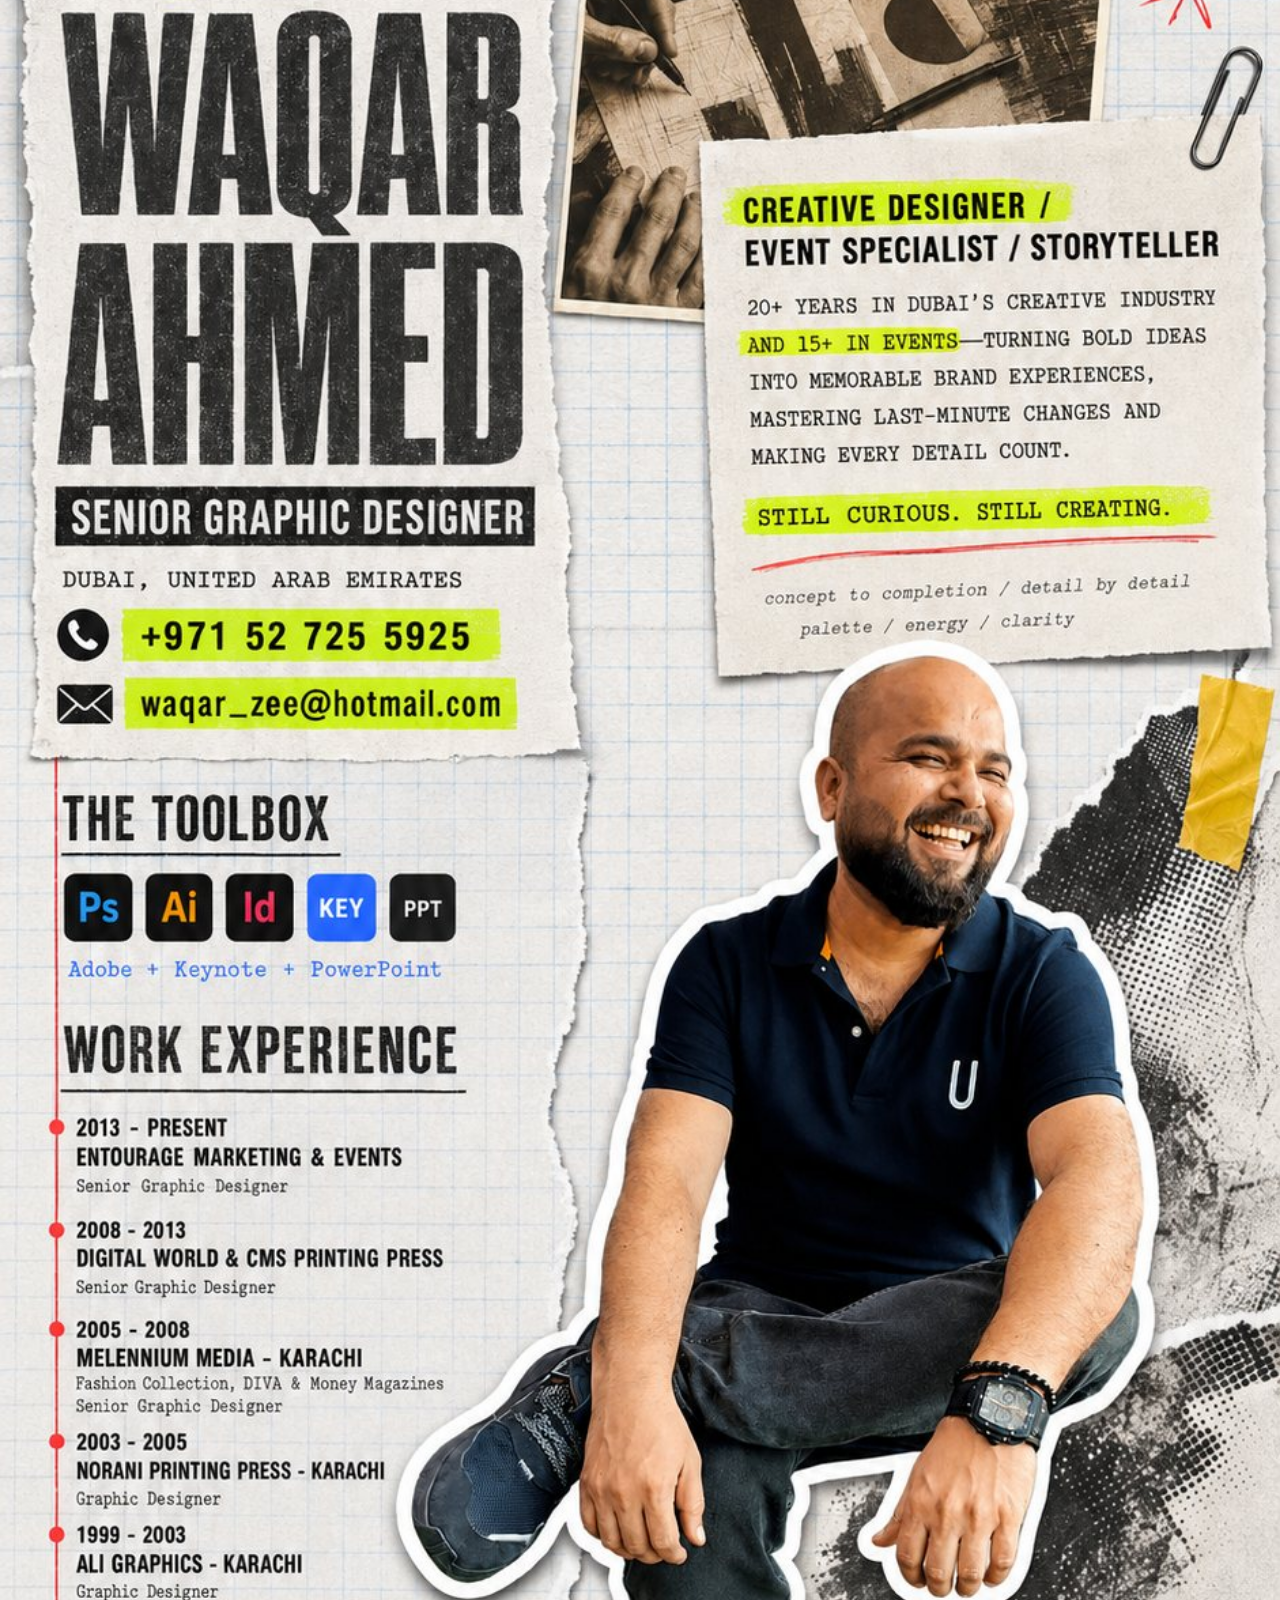
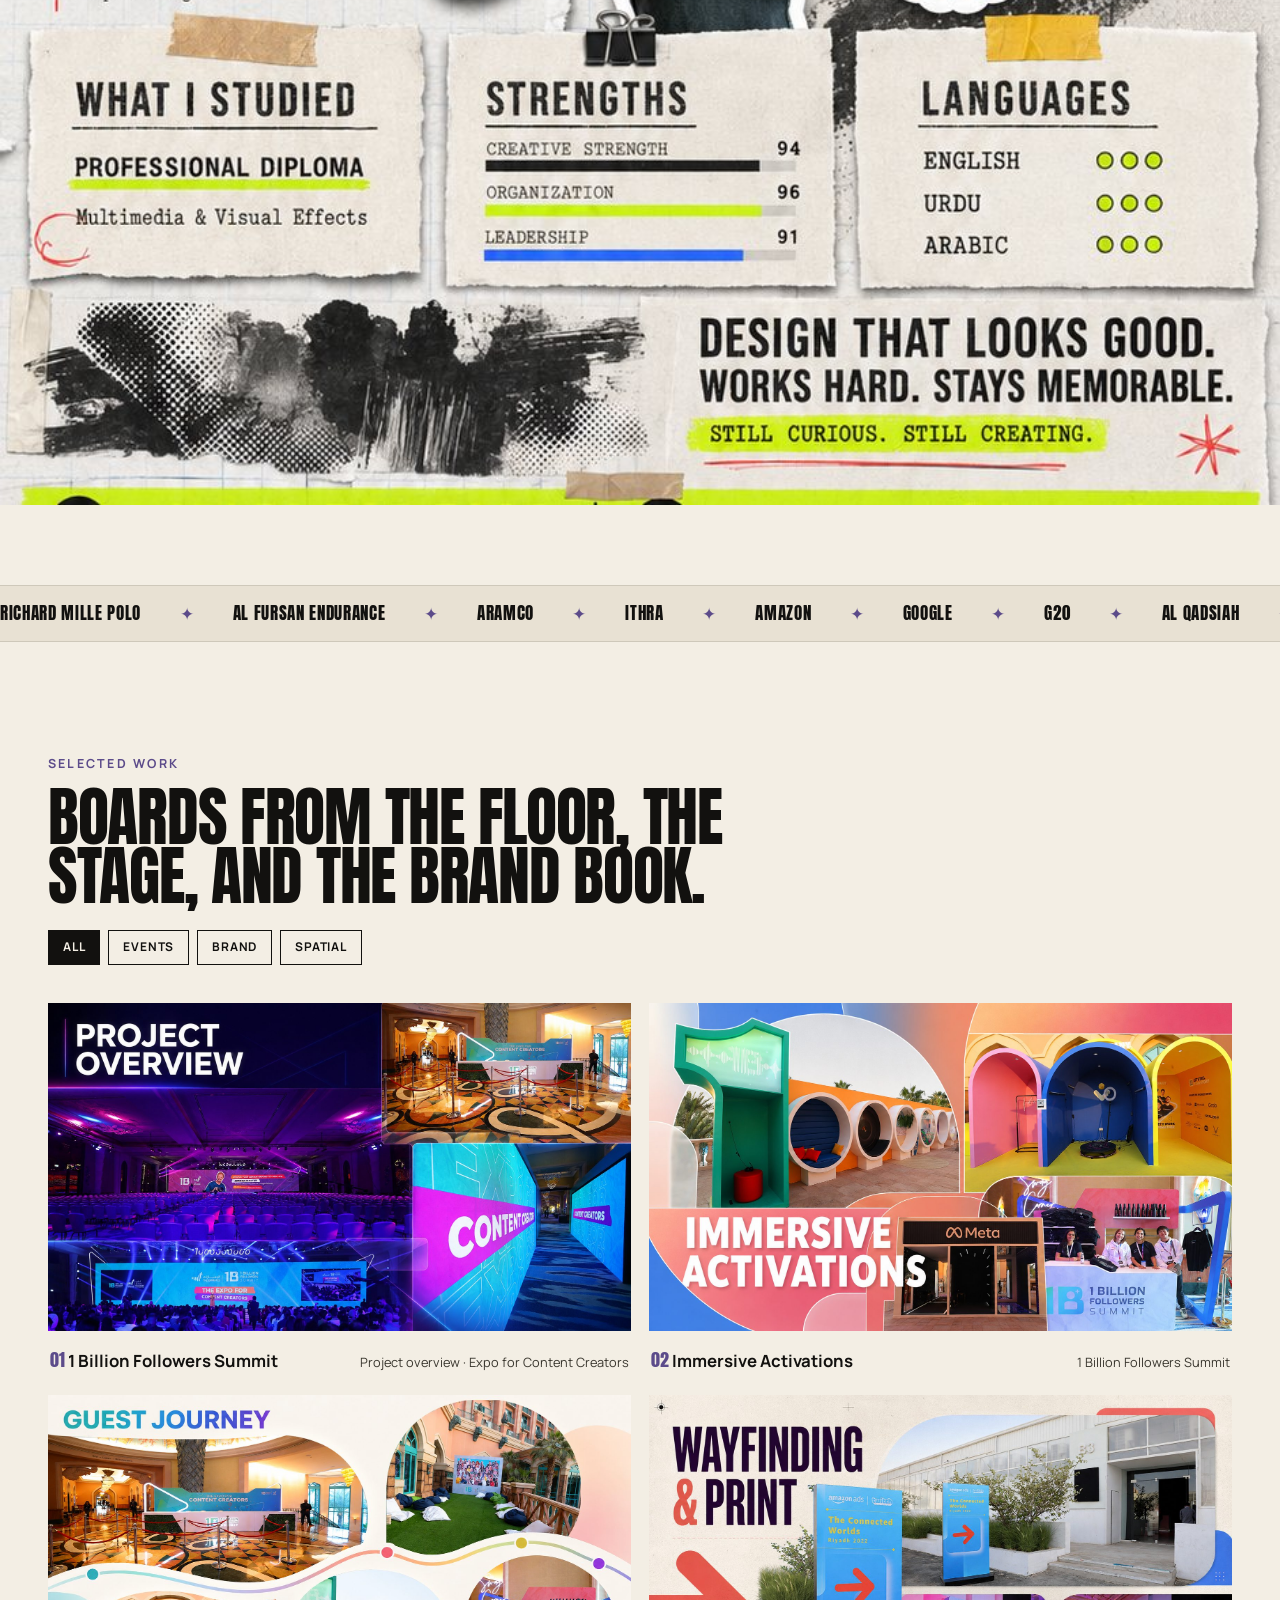
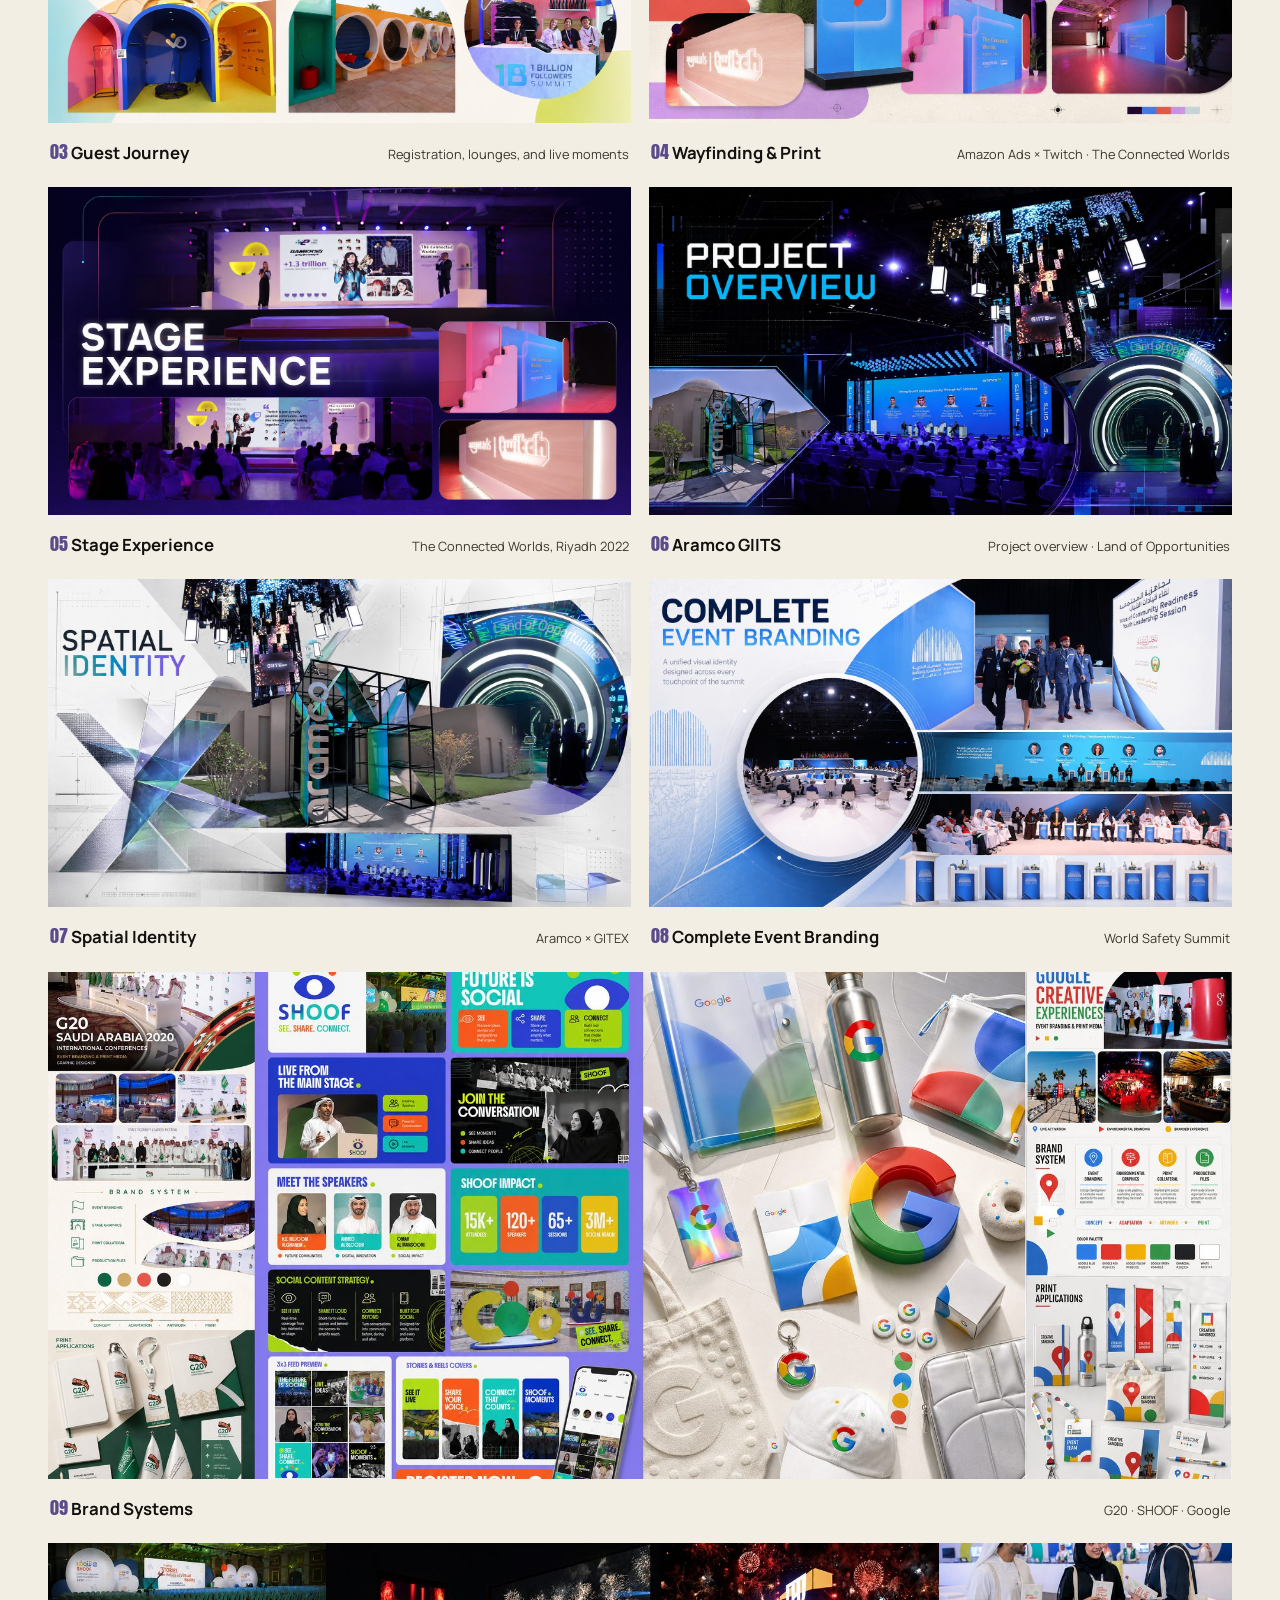
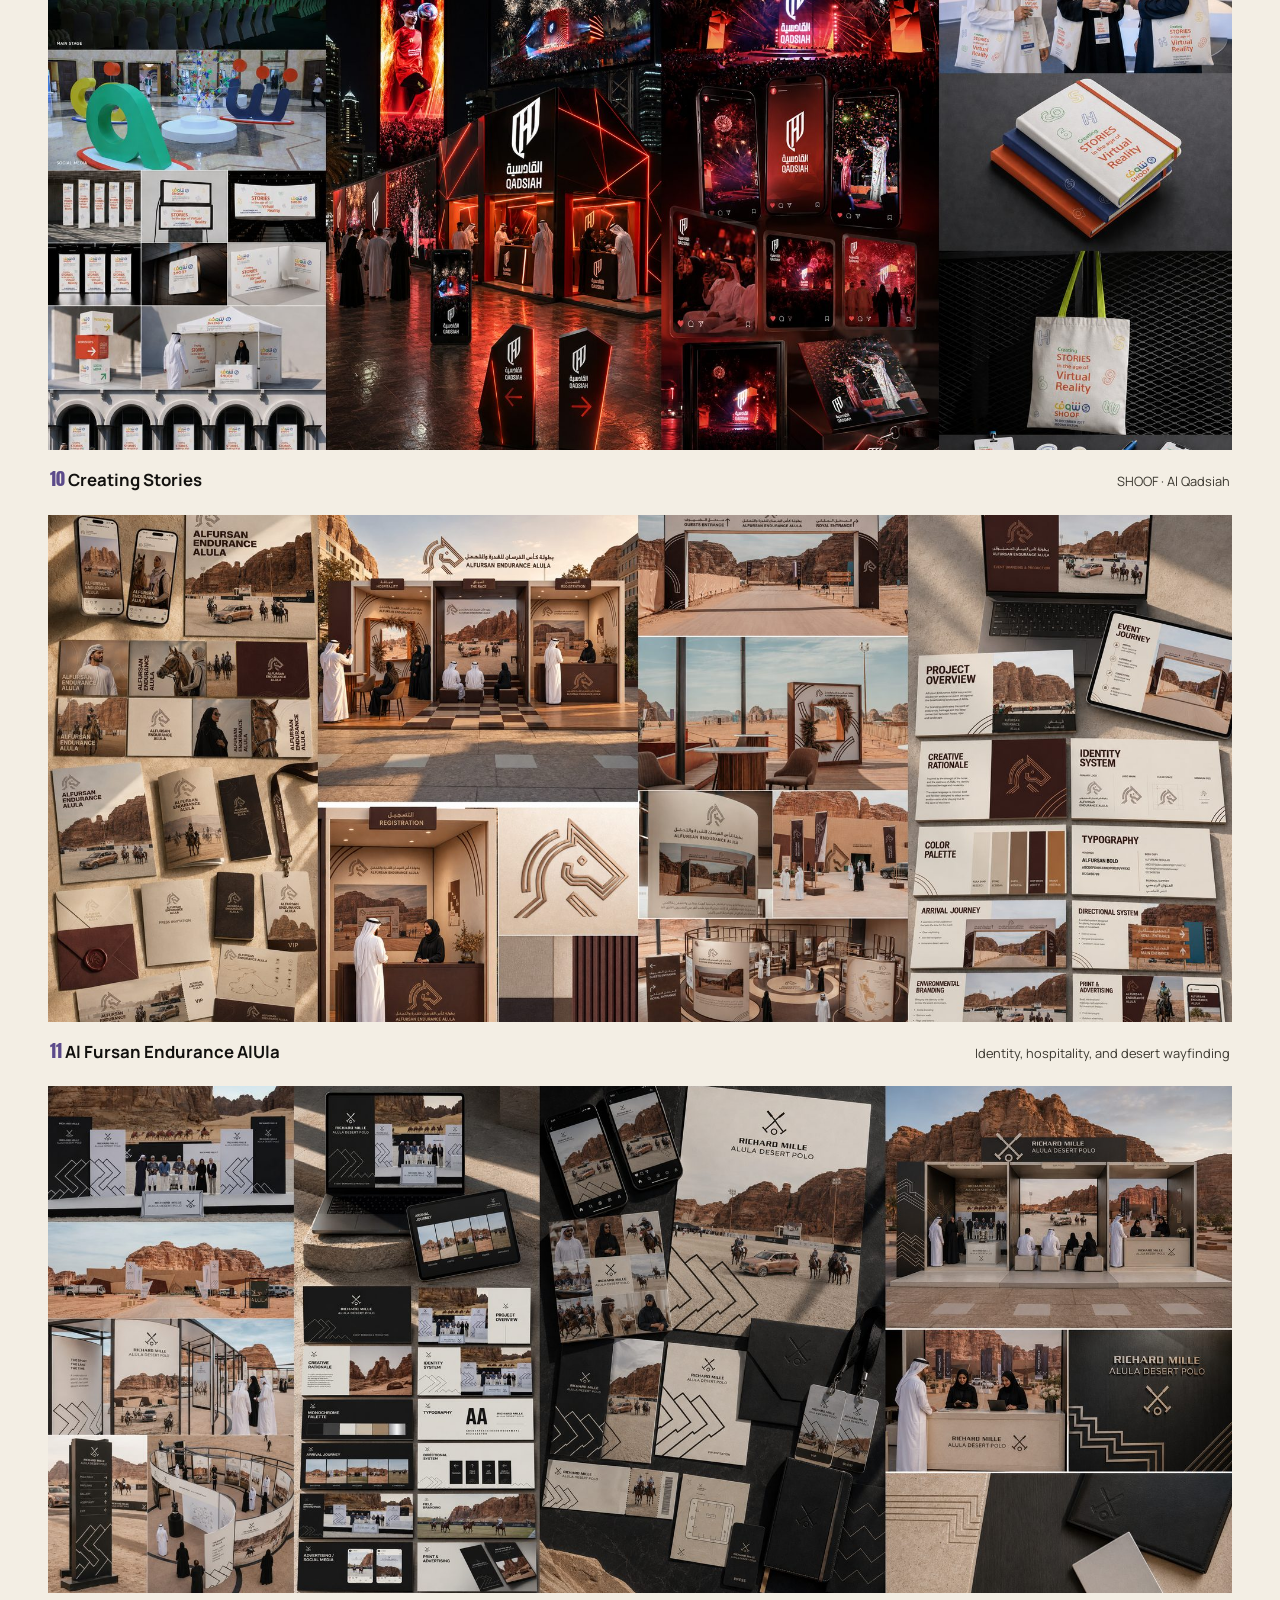
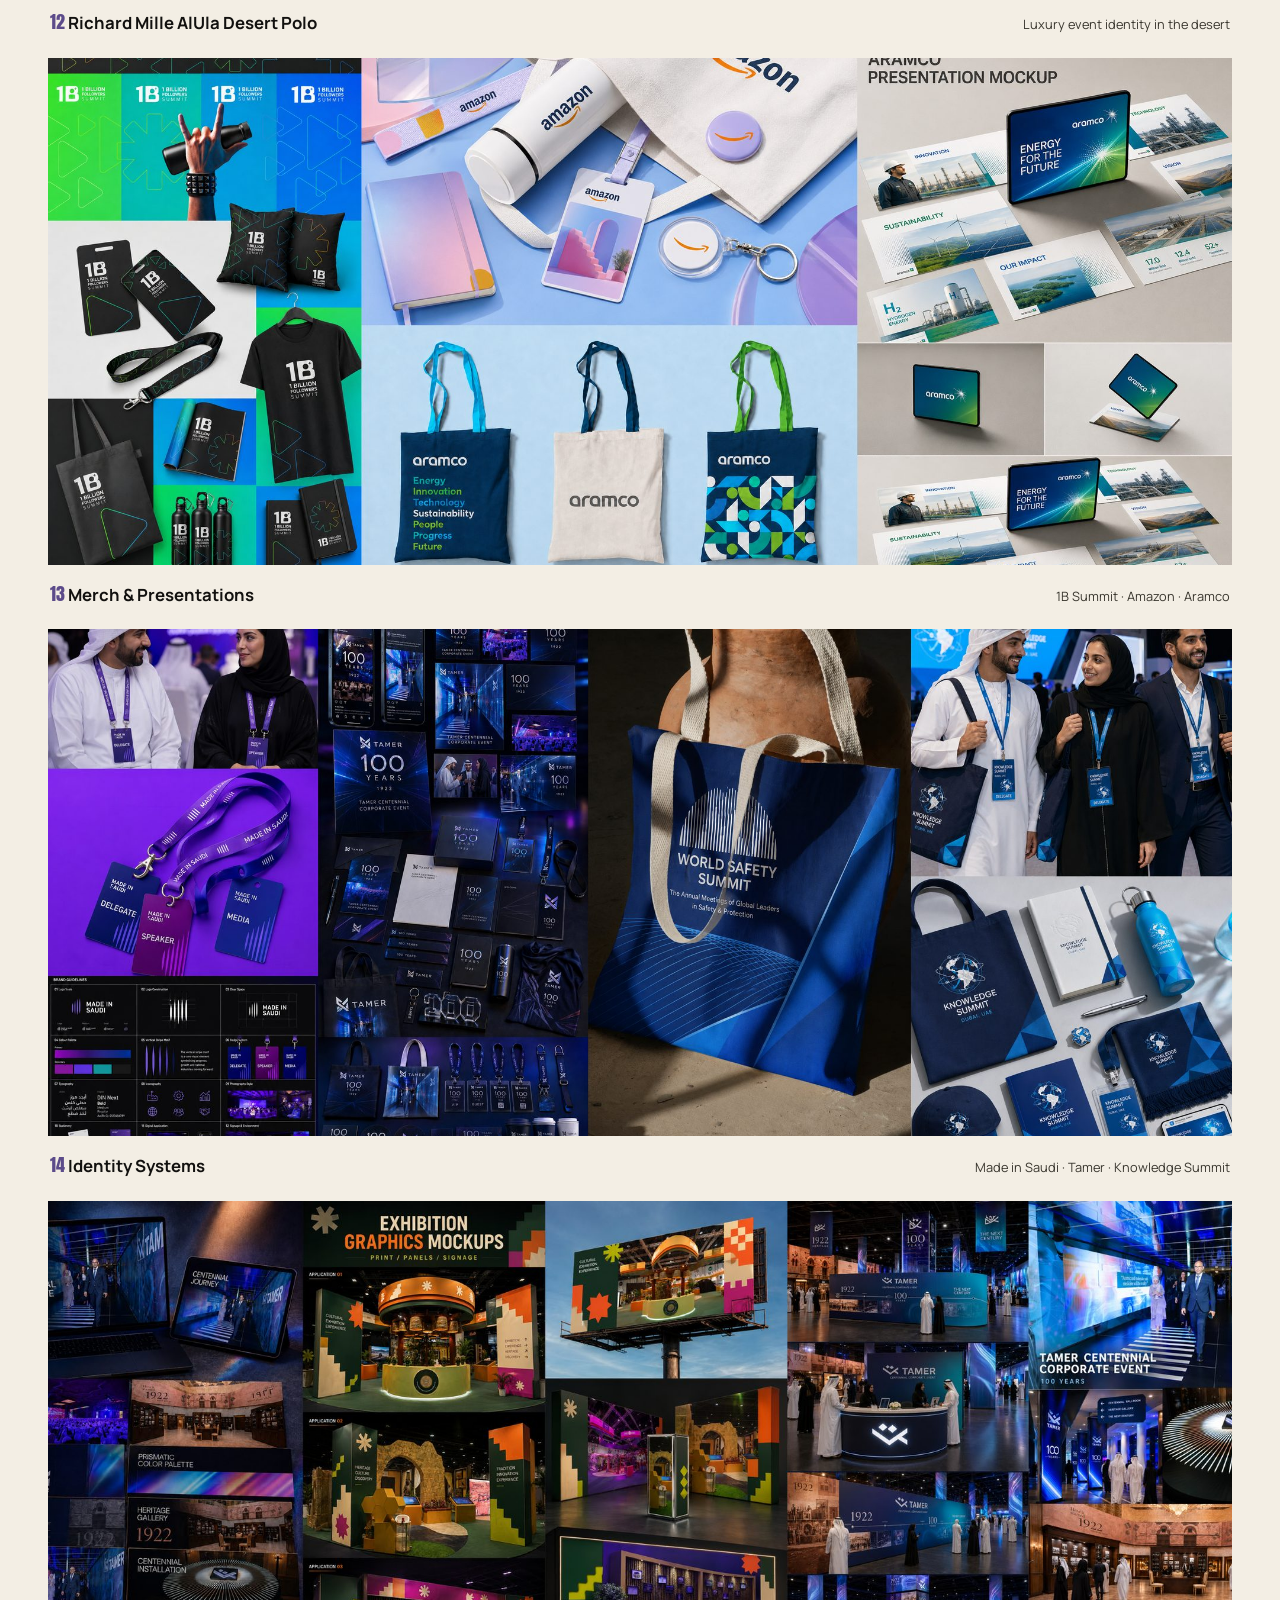
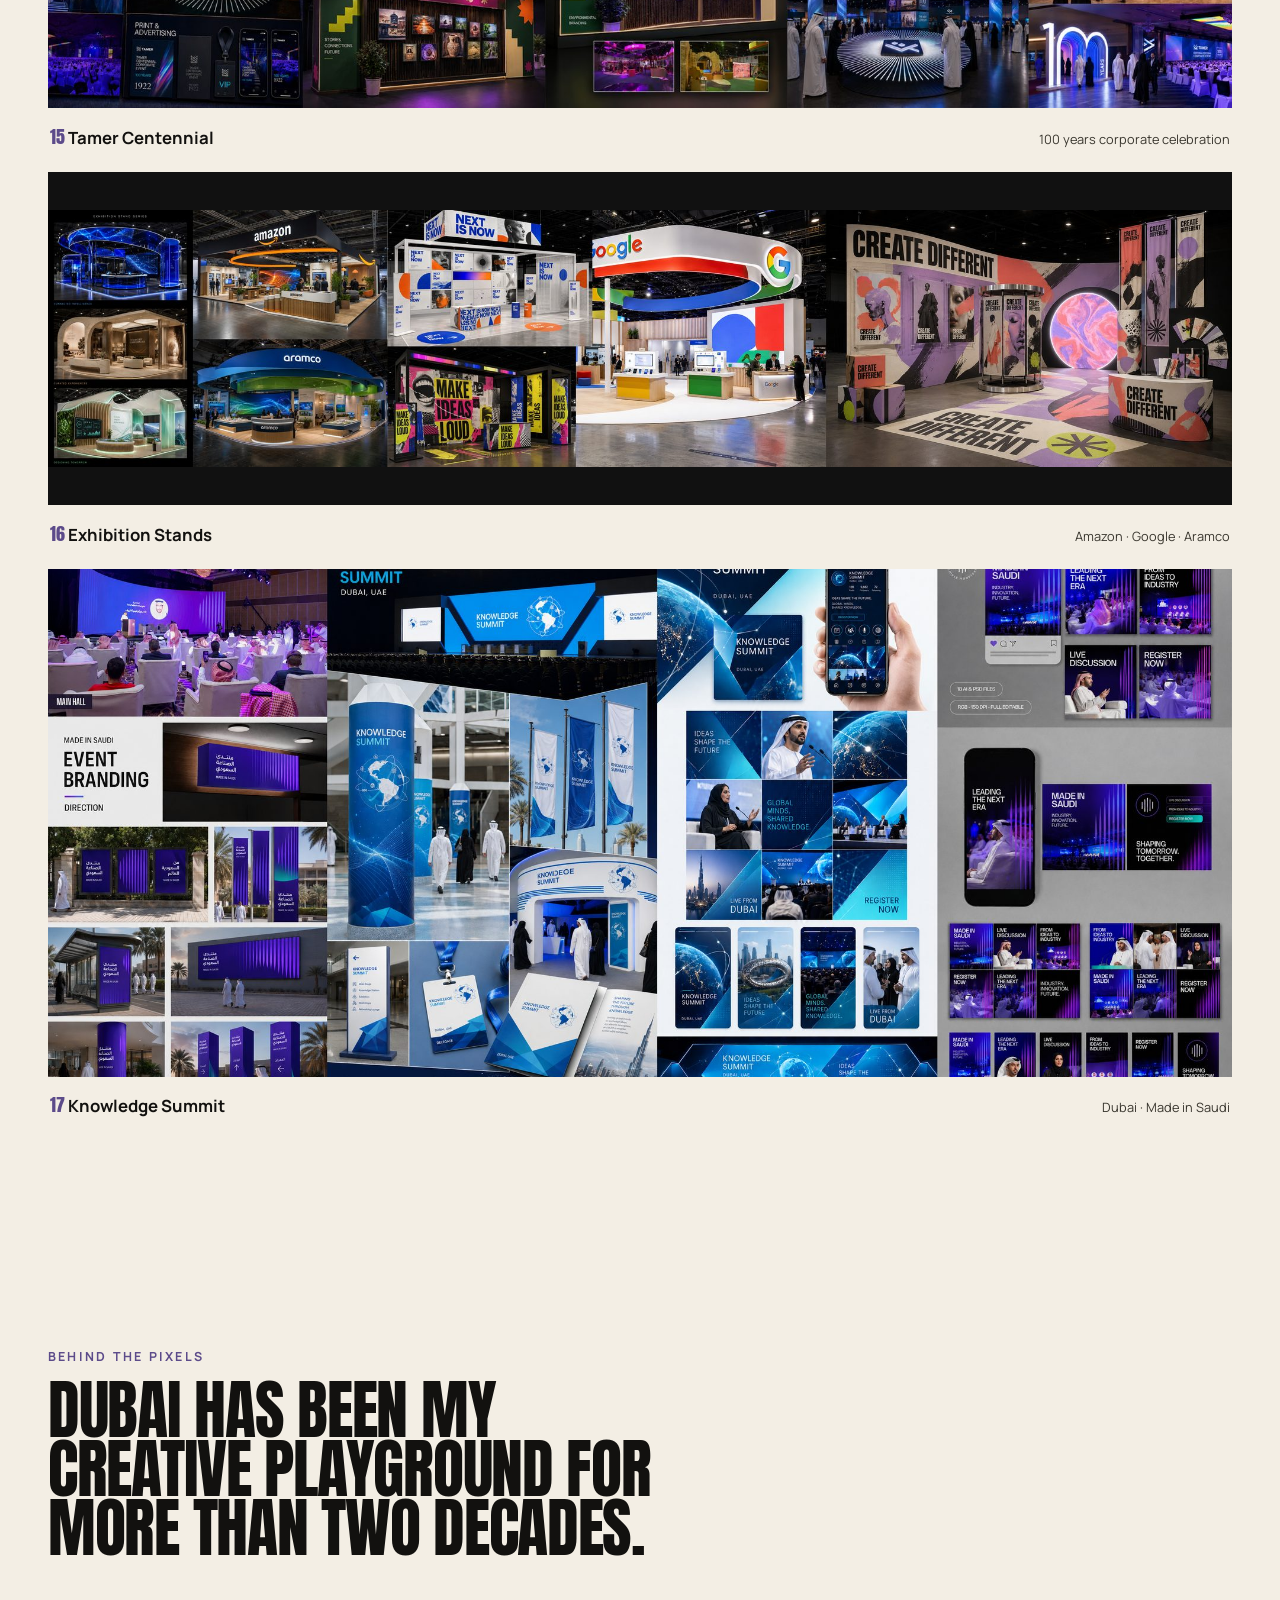
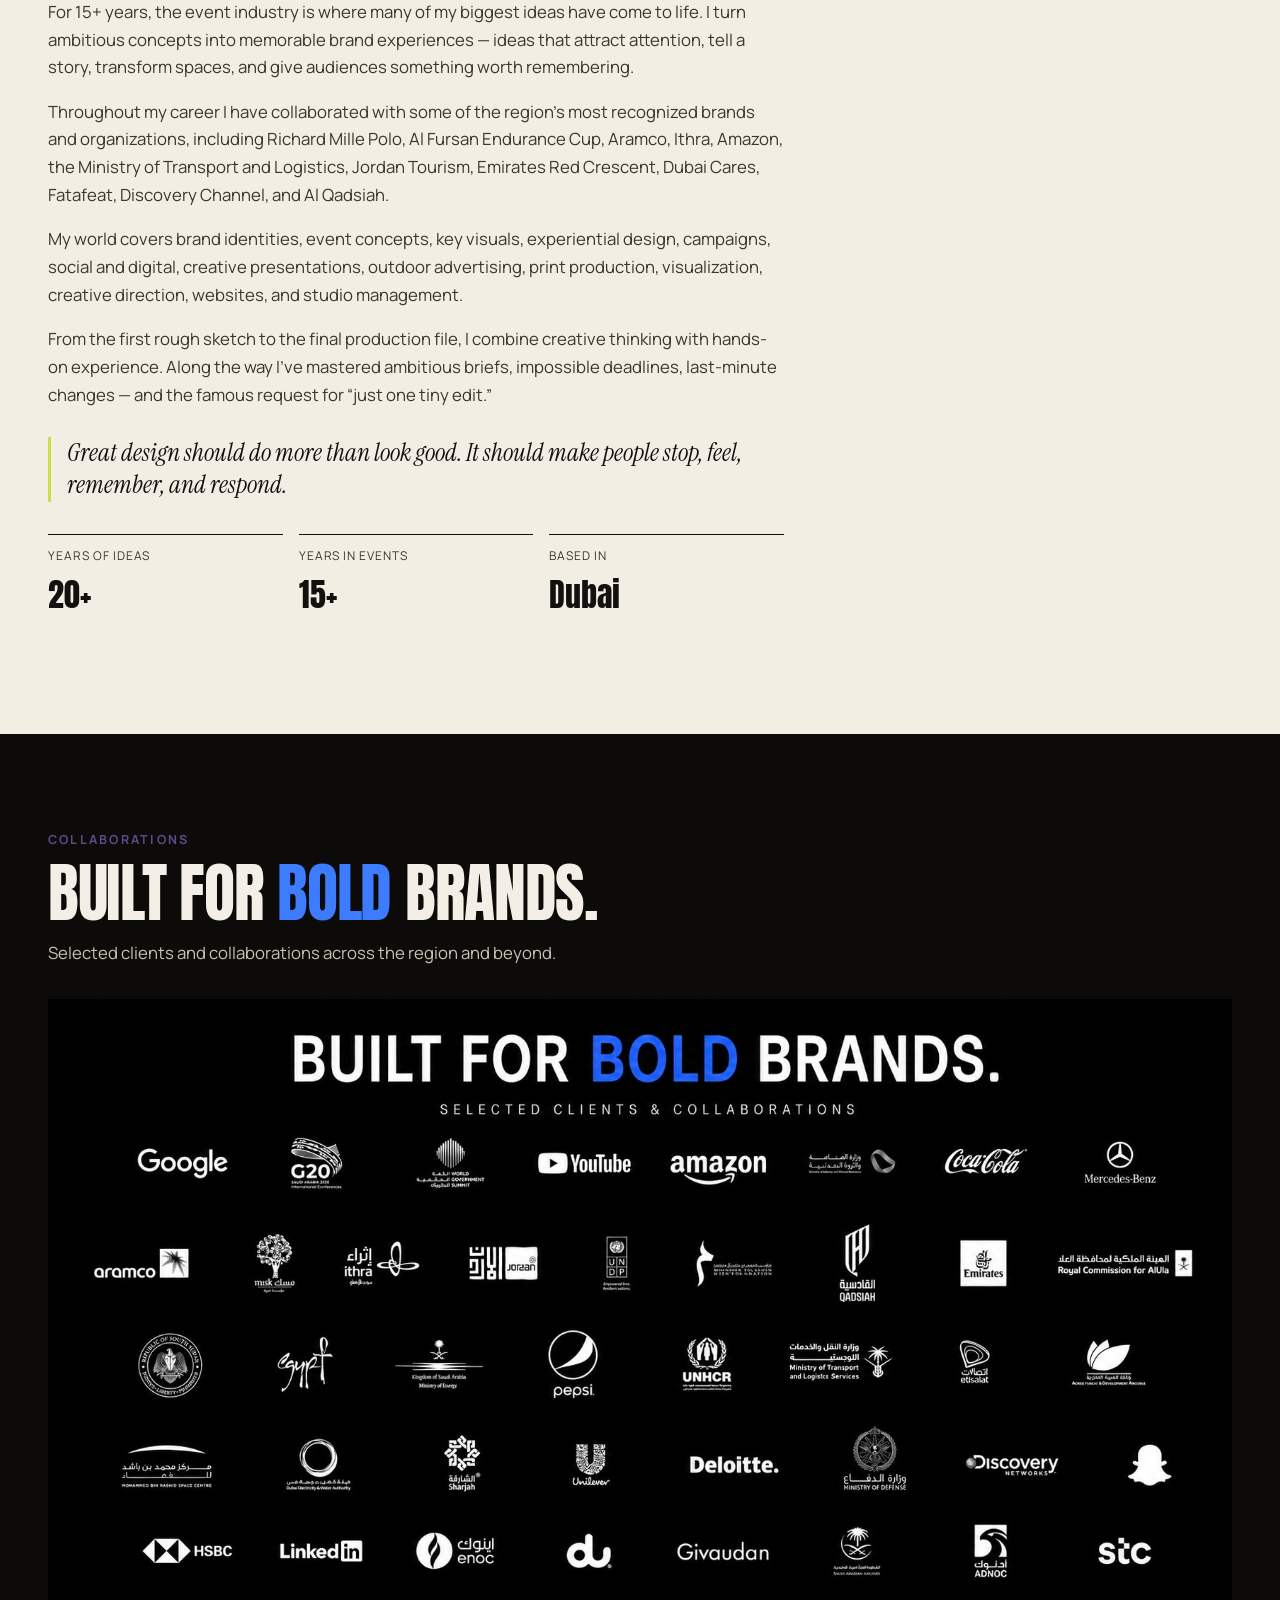
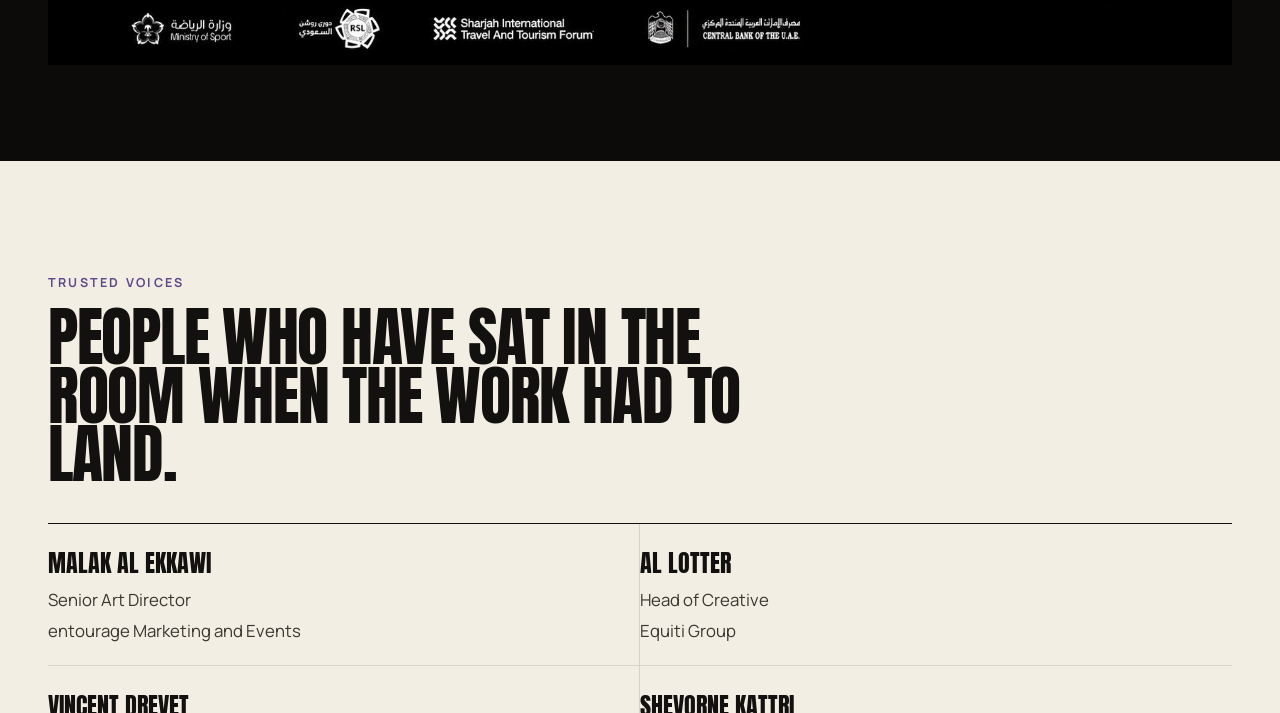
==== commit c0343cf5: "Update in UI" ====
--- a/index.html
+++ b/index.html
@@ -1,288 +1,283 @@
 <!DOCTYPE html>
 <html lang="en">
-  <head>
+
+<head>
     <meta charset="UTF-8" />
     <meta name="viewport" content="width=device-width, initial-scale=1.0" />
     <title>Waqar Ahmed — Senior Graphic Designer</title>
-    <meta
-      name="description"
-      content="Portfolio of Waqar Ahmed, Senior Graphic Designer and event production specialist based in Dubai. 20+ years of brand identities, experiential design, and campaigns for bold brands."
-    />
+    <meta name="description" content="Portfolio of Waqar Ahmed, Senior Graphic Designer and event production specialist based in Dubai. 20+ years of brand identities, experiential design, and campaigns for bold brands." />
     <meta name="author" content="Waqar Ahmed" />
     <meta property="og:title" content="Waqar Ahmed — Portfolio" />
-    <meta
-      property="og:description"
-      content="Design that looks good. Works hard. Stays memorable."
-    />
+    <meta property="og:description" content="Design that looks good. Works hard. Stays memorable." />
     <meta property="og:type" content="website" />
-    <meta property="og:image" content="assets/images/hero.jpg" />
-    <link rel="icon" type="image/svg+xml" href="assets/favicon.svg" />
+    <meta property="og:image" content="assets/images/hero-desktop.jpg" />
+    <link rel="icon" href="assets/favicon.ico" sizes="32x32" />
+    <link rel="icon" type="image/png" href="assets/favicon.png" />
+    <link rel="apple-touch-icon" href="assets/apple-touch-icon.png" />
     <link rel="preconnect" href="https://fonts.googleapis.com" />
     <link rel="preconnect" href="https://fonts.gstatic.com" crossorigin />
-    <link
-      href="https://fonts.googleapis.com/css2?family=Anton&family=Instrument+Serif:ital@0;1&family=Manrope:wght@400;500;600;700&display=swap"
-      rel="stylesheet"
-    />
+    <link href="https://fonts.googleapis.com/css2?family=Anton&family=Instrument+Serif:ital@0;1&family=Manrope:wght@400;500;600;700&display=swap" rel="stylesheet" />
     <link rel="stylesheet" href="css/styles.css" />
-  </head>
-  <body>
+</head>
+
+<body>
     <a class="skip-link" href="#work">Skip to work</a>
 
     <header class="site-header" id="top">
-      <a class="logo" href="#top">
-        <span class="logo-mark">WA</span>
-        <span class="logo-text">Waqar Ahmed</span>
-      </a>
-      <button class="nav-toggle" type="button" aria-expanded="false" aria-controls="site-nav">
-        <span class="sr-only">Menu</span>
-        <span></span>
-        <span></span>
-      </button>
-      <nav class="site-nav" id="site-nav" aria-label="Primary">
-        <a href="#work">Work</a>
-        <a href="#about">Behind the Pixels</a>
-        <a href="#voices">Trusted Voices</a>
-        <a href="#connect">Let’s Connect</a>
-      </nav>
+        <a class="logo" href="#top">
+            <img class="logo-mark" src="assets/images/logo.png" alt="" width="512" height="461" />
+            <span class="logo-text">Waqar Ahmed</span>
+        </a>
+        <button class="nav-toggle" type="button" aria-expanded="false" aria-controls="site-nav">
+            <span class="sr-only">Menu</span>
+            <span></span>
+            <span></span>
+        </button>
+        <nav class="site-nav" id="site-nav" aria-label="Primary">
+            <a href="#cv">CV</a>
+            <a href="#work">Work</a>
+            <a href="#about">Behind the Pixels</a>
+            <a href="#voices">Trusted Voices</a>
+            <a href="#connect">Let’s Connect</a>
+        </nav>
     </header>
 
     <main>
-      <section class="hero" aria-label="Introduction">
-        <figure class="hero-banner">
-          <img
-            src="assets/images/hero.jpg"
-            alt="Waqar Ahmed — Senior Graphic Designer, Event Production. Portfolio."
-            width="1419"
-            height="1108"
-          />
+        <section class="hero" aria-label="Introduction">
+            <figure class="hero-banner">
+                <picture>
+                    <source media="(min-width: 901px)" srcset="assets/images/hero.jpg" width="1672" height="941" />
+                    <img src="assets/images/hero.jpg" alt="Waqar Ahmed — Senior Graphic Designer, Event Production. Portfolio." width="1419" height="1108" />
+                </picture>
+            </figure>
+            <div class="hero-copy">
+                <h1 class="sr-only">Waqar Ahmed — Senior Graphic Designer</h1>
+                <p class="eyebrow">UAE · KSA · Pakistan</p>
+                <p class="lede">
+                    20+ years of ideas. 15+ years of experiences. Still curious.
+                    Still creating.
+                </p>
+                <div class="hero-meta">
+                    <span>Brand identities</span>
+                    <span>Event concepts</span>
+                    <span>Experiential design</span>
+                    <span>Creative direction</span>
+                </div>
+            </div>
+        </section>
+
+        <section class="cv" id="cv">
+            <div class="section-head">
+                <p class="eyebrow">Curriculum Vitae</p>
+                <h2>Still curious. Still creating.</h2>
+            </div>
+            <figure class="cv-art">
+                <picture>
+                    <source media="(min-width: 901px)" srcset="assets/images/journey-desktop.jpg" width="1672" height="941" />
+                    <img src="assets/images/journey.jpg" alt="Waqar Ahmed CV: senior graphic designer based in Dubai, experience from 1999 to present, tools, education, strengths, and languages" width="941" height="1619" />
+                </picture>
+            </figure>
+        </section>
+
+        <div class="marquee" aria-hidden="true">
+            <div class="marquee-track">
+                <span>Richard Mille Polo</span>
+                <span>Al Fursan Endurance</span>
+                <span>Aramco</span>
+                <span>Ithra</span>
+                <span>Amazon</span>
+                <span>Google</span>
+                <span>G20</span>
+                <span>Al Qadsiah</span>
+                <span>Jordan Tourism</span>
+                <span>Emirates Red Crescent</span>
+                <span>Discovery Channel</span>
+                <span>GITEX</span>
+                <span>Richard Mille Polo</span>
+                <span>Al Fursan Endurance</span>
+                <span>Aramco</span>
+                <span>Ithra</span>
+                <span>Amazon</span>
+                <span>Google</span>
+                <span>G20</span>
+                <span>Al Qadsiah</span>
+                <span>Jordan Tourism</span>
+                <span>Emirates Red Crescent</span>
+                <span>Discovery Channel</span>
+                <span>GITEX</span>
+            </div>
+        </div>
+
+        <section class="work" id="work">
+            <div class="section-head">
+                <p class="eyebrow">Selected work</p>
+                <h2>Boards from the floor, the stage, and the brand book.</h2>
+                <div class="filters" role="tablist" aria-label="Filter work">
+                    <button type="button" class="is-active" data-filter="all">All</button>
+                    <button type="button" data-filter="event">Events</button>
+                    <button type="button" data-filter="brand">Brand</button>
+                    <button type="button" data-filter="spatial">Spatial</button>
+                </div>
+            </div>
+            <div class="work-grid" id="work-grid"></div>
+        </section>
+
+        <section class="about" id="about">
+            <div class="about-intro">
+                <p class="eyebrow">Behind the pixels</p>
+                <h2>Dubai has been my creative playground for more than two decades.</h2>
+            </div>
+            <div class="about-grid">
+                <div class="about-copy">
+                    <p>
+                        For 15+ years, the event industry is where many of my biggest ideas
+                        have come to life. I turn ambitious concepts into memorable brand
+                        experiences — ideas that attract attention, tell a story, transform
+                        spaces, and give audiences something worth remembering.
+                    </p>
+                    <p>
+                        Throughout my career I have collaborated with some of the region’s
+                        most recognized brands and organizations, including Richard Mille
+                        Polo, Al Fursan Endurance Cup, Aramco, Ithra, Amazon, the Ministry
+                        of Transport and Logistics, Jordan Tourism, Emirates Red Crescent,
+                        Dubai Cares, Fatafeat, Discovery Channel, and Al Qadsiah.
+                    </p>
+                    <p>
+                        My world covers brand identities, event concepts, key visuals,
+                        experiential design, campaigns, social and digital, creative
+                        presentations, outdoor advertising, print production,
+                        visualization, creative direction, websites, and studio management.
+                    </p>
+                    <p>
+                        From the first rough sketch to the final production file, I combine
+                        creative thinking with hands-on experience. Along the way I’ve
+                        mastered ambitious briefs, impossible deadlines, last-minute
+                        changes — and the famous request for “just one tiny edit.”
+                    </p>
+                    <blockquote>
+                        Great design should do more than look good. It should make people
+                        stop, feel, remember, and respond.
+                    </blockquote>
+                    <dl class="stats">
+                        <div>
+                            <dt>Years of ideas</dt>
+                            <dd>20+</dd>
+                        </div>
+                        <div>
+                            <dt>Years in events</dt>
+                            <dd>15+</dd>
+                        </div>
+                        <div>
+                            <dt>Based in</dt>
+                            <dd>Dubai</dd>
+                        </div>
+                    </dl>
+                </div>
+            </div>
+        </section>
+
+        <section class="clients" id="clients">
+            <div class="clients-copy">
+                <p class="eyebrow">Collaborations</p>
+                <h2>Built for <span>bold</span> brands.</h2>
+                <p>Selected clients and collaborations across the region and beyond.</p>
+            </div>
+            <figure class="clients-art">
+                <img src="assets/images/clients.jpg" alt="Selected clients and collaborations including Google, Amazon, Aramco, G20, Ithra, and many others" width="1672" height="941" />
+            </figure>
+        </section>
+
+        <section class="voices" id="voices">
+            <div class="section-head">
+                <p class="eyebrow">Trusted voices</p>
+                <h2>People who have sat in the room when the work had to land.</h2>
+            </div>
+            <ul class="voice-list">
+                <li>
+                    <p class="voice-name">Malak Al Ekkawi</p>
+                    <p class="voice-role">Senior Art Director</p>
+                    <p class="voice-org">entourage Marketing and Events</p>
+                </li>
+                <li>
+                    <p class="voice-name">Al Lotter</p>
+                    <p class="voice-role">Head of Creative</p>
+                    <p class="voice-org">Equiti Group</p>
+                </li>
+                <li>
+                    <p class="voice-name">Vincent Drevet</p>
+                    <p class="voice-role">Creative Head</p>
+                    <p class="voice-org">Independent</p>
+                </li>
+                <li>
+                    <p class="voice-name">Shevorne Kattri</p>
+                    <p class="voice-role">Senior Account Manager</p>
+                    <p class="voice-org">Agency partner</p>
+                </li>
+                <li>
+                    <p class="voice-name">Marwa Bakhuraisa</p>
+                    <p class="voice-role">Digital Marketing Manager</p>
+                    <p class="voice-org">Innocean Worldwide</p>
+                </li>
+                <li>
+                    <p class="voice-name">Manoshi Banerjee</p>
+                    <p class="voice-role">Public Relations Manager</p>
+                    <p class="voice-org">entourage Marketing and Events</p>
+                </li>
+                <li>
+                    <p class="voice-name">Mo Suliman</p>
+                    <p class="voice-role">Senior CG Generalist</p>
+                    <p class="voice-org">entourage Marketing and Events</p>
+                </li>
+            </ul>
+        </section>
+
+        <section class="connect" id="connect">
+            <p class="eyebrow">Let’s connect</p>
+            <h2>Got a brief, a deadline, or one tiny edit?</h2>
+            <p class="connect-lede">
+                I’m still learning, still experimenting, and still enjoying every
+                creative challenge — well, almost every one.
+            </p>
+            <ul class="connect-links">
+                <li>
+                    <a href="mailto:waqar_zee@hotmail.com">
+                        <span>Email</span>
+                        waqar_zee@hotmail.com
+                    </a>
+                </li>
+                <li>
+                    <a href="tel:+971527255925">
+                        <span>Phone</span>
+                        +971 52 725 5925
+                    </a>
+                </li>
+                <li>
+                    <a href="https://www.linkedin.com/in/waqar-ahmed-6b592ba" target="_blank" rel="noopener noreferrer">
+                        <span>LinkedIn</span>
+                        waqar-ahmed-6b592ba
+                    </a>
+                </li>
+            </ul>
+            <p class="connect-tag">Design that looks good. Works hard. Stays memorable.</p>
+        </section>
+    </main>
+
+    <footer class="site-footer">
+        <p>© <span id="year"></span> Waqar Ahmed. All work shown is part of a selected portfolio.</p>
+        <a href="#top">Back to top</a>
+    </footer>
+
+    <dialog class="lightbox" id="lightbox" aria-label="Project viewer">
+        <button type="button" class="lightbox-close" aria-label="Close">Close</button>
+        <button type="button" class="lightbox-prev" aria-label="Previous project">‹</button>
+        <button type="button" class="lightbox-next" aria-label="Next project">›</button>
+        <figure>
+            <img id="lightbox-image" alt="" />
+            <figcaption id="lightbox-caption"></figcaption>
         </figure>
-        <div class="hero-copy">
-          <h1 class="sr-only">Waqar Ahmed — Senior Graphic Designer</h1>
-          <p class="eyebrow">Dubai · UAE</p>
-          <p class="lede">
-            20+ years of ideas. 15+ years of experiences. Still curious.
-            Still creating.
-          </p>
-          <div class="hero-meta">
-            <span>Brand identities</span>
-            <span>Event concepts</span>
-            <span>Experiential design</span>
-            <span>Creative direction</span>
-          </div>
-        </div>
-      </section>
-
-      <div class="marquee" aria-hidden="true">
-        <div class="marquee-track">
-          <span>Richard Mille Polo</span>
-          <span>Al Fursan Endurance</span>
-          <span>Aramco</span>
-          <span>Ithra</span>
-          <span>Amazon</span>
-          <span>Google</span>
-          <span>G20</span>
-          <span>Al Qadsiah</span>
-          <span>Jordan Tourism</span>
-          <span>Emirates Red Crescent</span>
-          <span>Discovery Channel</span>
-          <span>GITEX</span>
-          <span>Richard Mille Polo</span>
-          <span>Al Fursan Endurance</span>
-          <span>Aramco</span>
-          <span>Ithra</span>
-          <span>Amazon</span>
-          <span>Google</span>
-          <span>G20</span>
-          <span>Al Qadsiah</span>
-          <span>Jordan Tourism</span>
-          <span>Emirates Red Crescent</span>
-          <span>Discovery Channel</span>
-          <span>GITEX</span>
-        </div>
-      </div>
-
-      <section class="work" id="work">
-        <div class="section-head">
-          <p class="eyebrow">Selected work</p>
-          <h2>Boards from the floor, the stage, and the brand book.</h2>
-          <div class="filters" role="tablist" aria-label="Filter work">
-            <button type="button" class="is-active" data-filter="all">All</button>
-            <button type="button" data-filter="event">Events</button>
-            <button type="button" data-filter="brand">Brand</button>
-            <button type="button" data-filter="spatial">Spatial</button>
-          </div>
-        </div>
-        <div class="work-grid" id="work-grid"></div>
-      </section>
-
-      <section class="about" id="about">
-        <div class="about-intro">
-          <p class="eyebrow">Behind the pixels</p>
-          <h2>Dubai has been my creative playground for more than two decades.</h2>
-        </div>
-        <div class="about-grid">
-          <figure class="about-portrait">
-            <img
-              src="assets/images/journey.jpg"
-              alt="Creative journey collage for Waqar Ahmed: experience, tools, strengths, and portrait"
-              width="941"
-              height="1619"
-            />
-          </figure>
-          <div class="about-copy">
-            <p>
-              For 15+ years, the event industry is where many of my biggest ideas
-              have come to life. I turn ambitious concepts into memorable brand
-              experiences — ideas that attract attention, tell a story, transform
-              spaces, and give audiences something worth remembering.
-            </p>
-            <p>
-              Throughout my career I have collaborated with some of the region’s
-              most recognized brands and organizations, including Richard Mille
-              Polo, Al Fursan Endurance Cup, Aramco, Ithra, Amazon, the Ministry
-              of Transport and Logistics, Jordan Tourism, Emirates Red Crescent,
-              Dubai Cares, Fatafeat, Discovery Channel, and Al Qadsiah.
-            </p>
-            <p>
-              My world covers brand identities, event concepts, key visuals,
-              experiential design, campaigns, social and digital, creative
-              presentations, outdoor advertising, print production,
-              visualization, creative direction, websites, and studio management.
-            </p>
-            <p>
-              From the first rough sketch to the final production file, I combine
-              creative thinking with hands-on experience. Along the way I’ve
-              mastered ambitious briefs, impossible deadlines, last-minute
-              changes — and the famous request for “just one tiny edit.”
-            </p>
-            <blockquote>
-              Great design should do more than look good. It should make people
-              stop, feel, remember, and respond.
-            </blockquote>
-            <dl class="stats">
-              <div>
-                <dt>Years of ideas</dt>
-                <dd>20+</dd>
-              </div>
-              <div>
-                <dt>Years in events</dt>
-                <dd>15+</dd>
-              </div>
-              <div>
-                <dt>Based in</dt>
-                <dd>Dubai</dd>
-              </div>
-            </dl>
-          </div>
-        </div>
-      </section>
-
-      <section class="clients" id="clients">
-        <div class="clients-copy">
-          <p class="eyebrow">Collaborations</p>
-          <h2>Built for <span>bold</span> brands.</h2>
-          <p>Selected clients and collaborations across the region and beyond.</p>
-        </div>
-        <figure class="clients-art">
-          <img
-            src="assets/images/clients.jpg"
-            alt="Selected clients and collaborations including Google, Amazon, Aramco, G20, Ithra, and many others"
-            width="1672"
-            height="941"
-          />
-        </figure>
-      </section>
-
-      <section class="voices" id="voices">
-        <div class="section-head">
-          <p class="eyebrow">Trusted voices</p>
-          <h2>People who have sat in the room when the work had to land.</h2>
-        </div>
-        <ul class="voice-list">
-          <li>
-            <p class="voice-name">Malak Al Ekkawi</p>
-            <p class="voice-role">Senior Art Director</p>
-            <p class="voice-org">entourage Marketing and Events</p>
-          </li>
-          <li>
-            <p class="voice-name">Al Lotter</p>
-            <p class="voice-role">Head of Creative</p>
-            <p class="voice-org">Equiti Group</p>
-          </li>
-          <li>
-            <p class="voice-name">Vincent Drevet</p>
-            <p class="voice-role">Creative Head</p>
-            <p class="voice-org">Independent</p>
-          </li>
-          <li>
-            <p class="voice-name">Shevorne Kattri</p>
-            <p class="voice-role">Senior Account Manager</p>
-            <p class="voice-org">Agency partner</p>
-          </li>
-          <li>
-            <p class="voice-name">Marwa Bakhuraisa</p>
-            <p class="voice-role">Digital Marketing Manager</p>
-            <p class="voice-org">Innocean Worldwide</p>
-          </li>
-          <li>
-            <p class="voice-name">Manoshi Banerjee</p>
-            <p class="voice-role">Public Relations Manager</p>
-            <p class="voice-org">entourage Marketing and Events</p>
-          </li>
-          <li>
-            <p class="voice-name">Mo Suliman</p>
-            <p class="voice-role">Senior CG Generalist</p>
-            <p class="voice-org">entourage Marketing and Events</p>
-          </li>
-        </ul>
-      </section>
-
-      <section class="connect" id="connect">
-        <p class="eyebrow">Let’s connect</p>
-        <h2>Got a brief, a deadline, or one tiny edit?</h2>
-        <p class="connect-lede">
-          I’m still learning, still experimenting, and still enjoying every
-          creative challenge — well, almost every one.
-        </p>
-        <ul class="connect-links">
-          <li>
-            <a href="mailto:waqar_zee@hotmail.com">
-              <span>Email</span>
-              waqar_zee@hotmail.com
-            </a>
-          </li>
-          <li>
-            <a href="tel:+971527255925">
-              <span>Phone</span>
-              +971 52 725 5925
-            </a>
-          </li>
-          <li>
-            <a href="https://www.linkedin.com/in/waqar-ahmed-6b592ba" target="_blank" rel="noopener noreferrer">
-              <span>LinkedIn</span>
-              waqar-ahmed-6b592ba
-            </a>
-          </li>
-        </ul>
-        <p class="connect-tag">Design that looks good. Works hard. Stays memorable.</p>
-      </section>
-    </main>
-
-    <footer class="site-footer">
-      <p>© <span id="year"></span> Waqar Ahmed. All work shown is part of a selected portfolio.</p>
-      <a href="#top">Back to top</a>
-    </footer>
-
-    <dialog class="lightbox" id="lightbox" aria-label="Project viewer">
-      <button type="button" class="lightbox-close" aria-label="Close">Close</button>
-      <button type="button" class="lightbox-prev" aria-label="Previous project">‹</button>
-      <button type="button" class="lightbox-next" aria-label="Next project">›</button>
-      <figure>
-        <img id="lightbox-image" alt="" />
-        <figcaption id="lightbox-caption"></figcaption>
-      </figure>
     </dialog>
 
     <script src="js/main.js"></script>
-  </body>
-</html>
+</body>
+
+</html>
--- a/css/styles.css
+++ b/css/styles.css
@@ -136,15 +136,9 @@
 }
 
 .logo-mark {
-  width: 2.2rem;
-  height: 2.2rem;
-  display: grid;
-  place-items: center;
-  background: var(--ink);
-  color: var(--paper);
-  font-family: "Anton", sans-serif;
-  font-size: 1rem;
-  letter-spacing: 0.04em;
+  width: auto;
+  height: 2.4rem;
+  display: block;
 }
 
 .logo-text {
@@ -201,7 +195,8 @@
   background: #f4efe6;
 }
 
-.hero-banner img {
+.hero-banner img,
+.hero-banner picture {
   width: 100%;
   height: auto;
   display: block;
@@ -275,6 +270,18 @@
   margin: 0 auto;
   padding: clamp(4rem, 10vw, 7rem) var(--pad);
   scroll-margin-top: 4.5rem;
+}
+
+.cv {
+  margin: 0;
+  padding: clamp(3rem, 7vw, 5rem) 0;
+  scroll-margin-top: 4.5rem;
+}
+
+.cv .section-head {
+  max-width: var(--max);
+  margin: 0 auto 2.4rem;
+  padding: 0 var(--pad);
 }
 
 .section-head {
@@ -384,22 +391,26 @@
   display: none;
 }
 
+.cv-art {
+  margin: 0 auto;
+  width: 100%;
+}
+
+.cv-art picture,
+.cv-art img {
+  width: 100%;
+  height: auto;
+  display: block;
+}
+
 .about-intro {
   max-width: 40rem;
   margin-bottom: 2.5rem;
 }
 
 .about-grid {
-  display: grid;
-  grid-template-columns: 0.82fr 1.18fr;
-  gap: clamp(1.5rem, 4vw, 3.5rem);
-  align-items: start;
-}
-
-.about-portrait {
-  margin: 0;
-  position: sticky;
-  top: 5.5rem;
+  display: block;
+  max-width: 46rem;
 }
 
 .about-copy p {
@@ -625,14 +636,14 @@
 }
 
 @media (max-width: 900px) {
-  .about-grid,
+  .cv-art {
+    max-width: 36rem;
+    padding: 0 var(--pad);
+  }
+
   .work-grid,
   .voice-list {
     grid-template-columns: 1fr;
-  }
-
-  .about-portrait {
-    position: static;
   }
 
   .work-card.wide img,
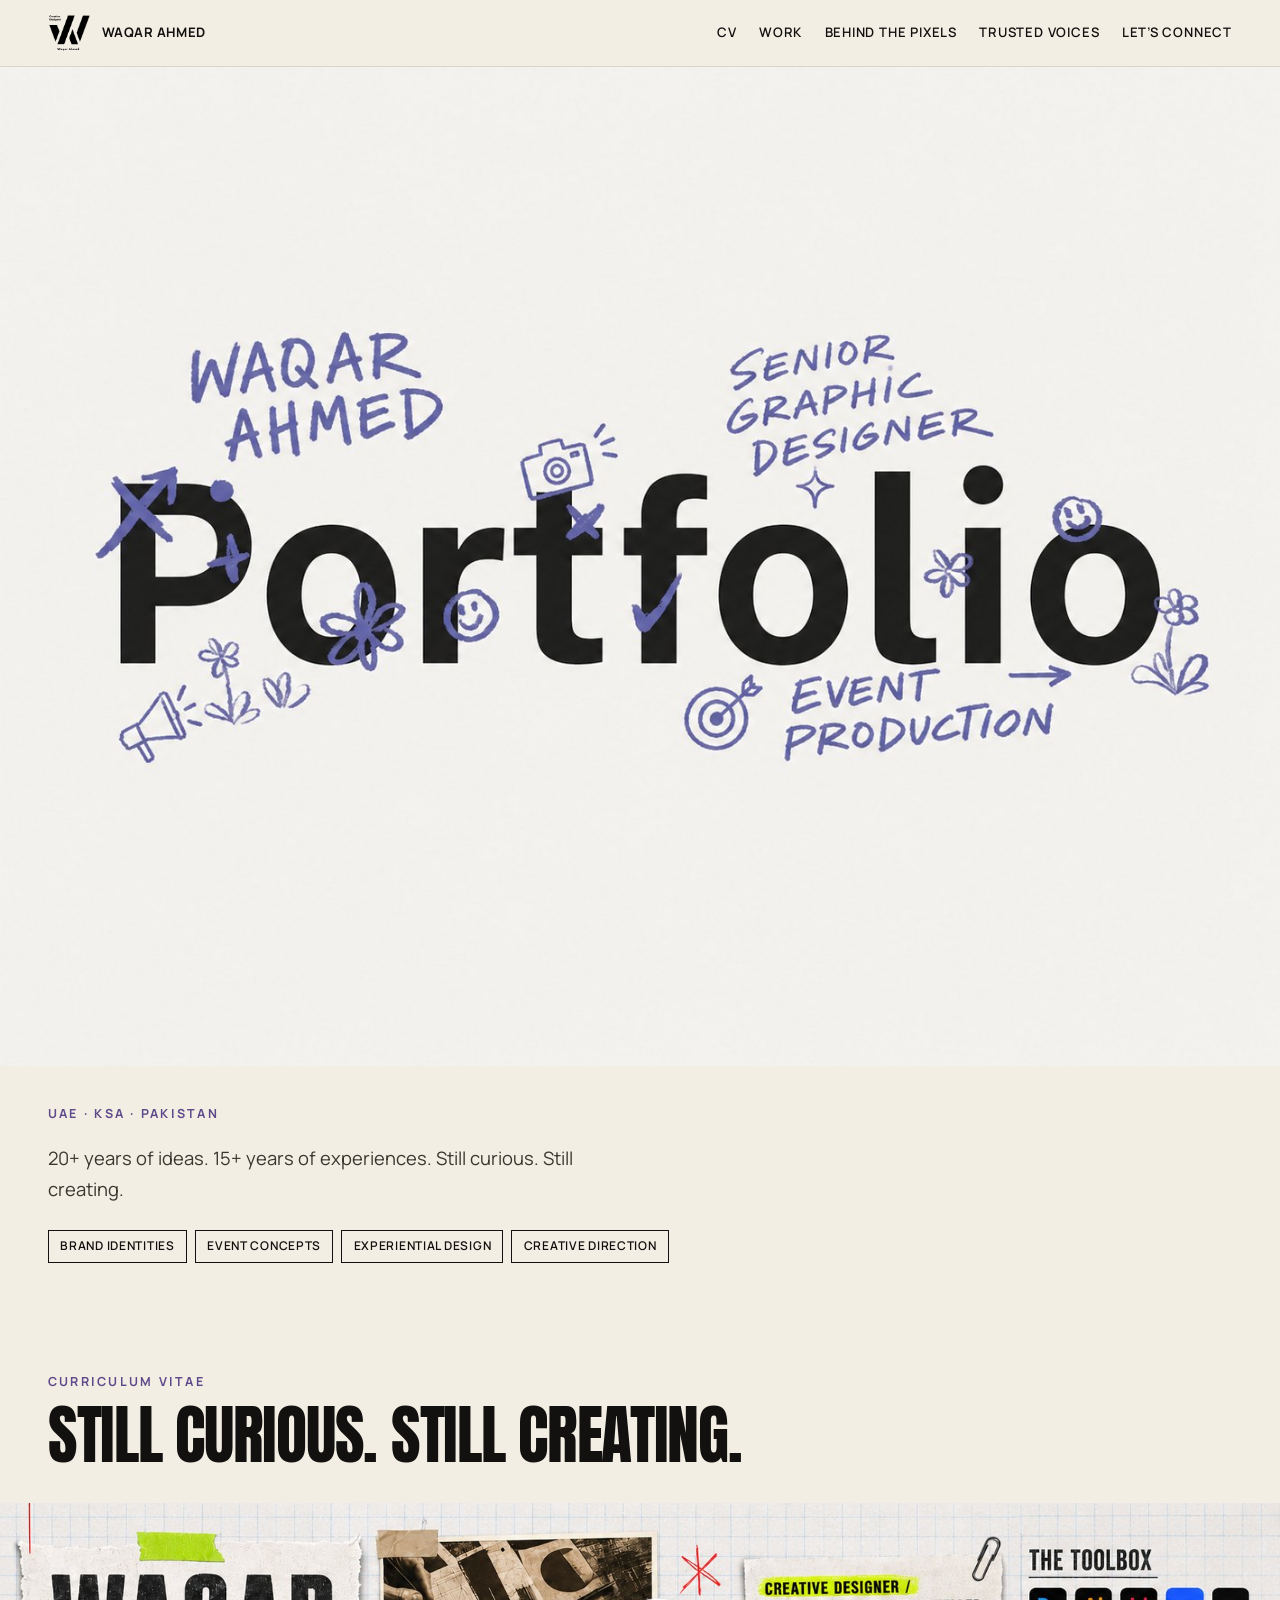
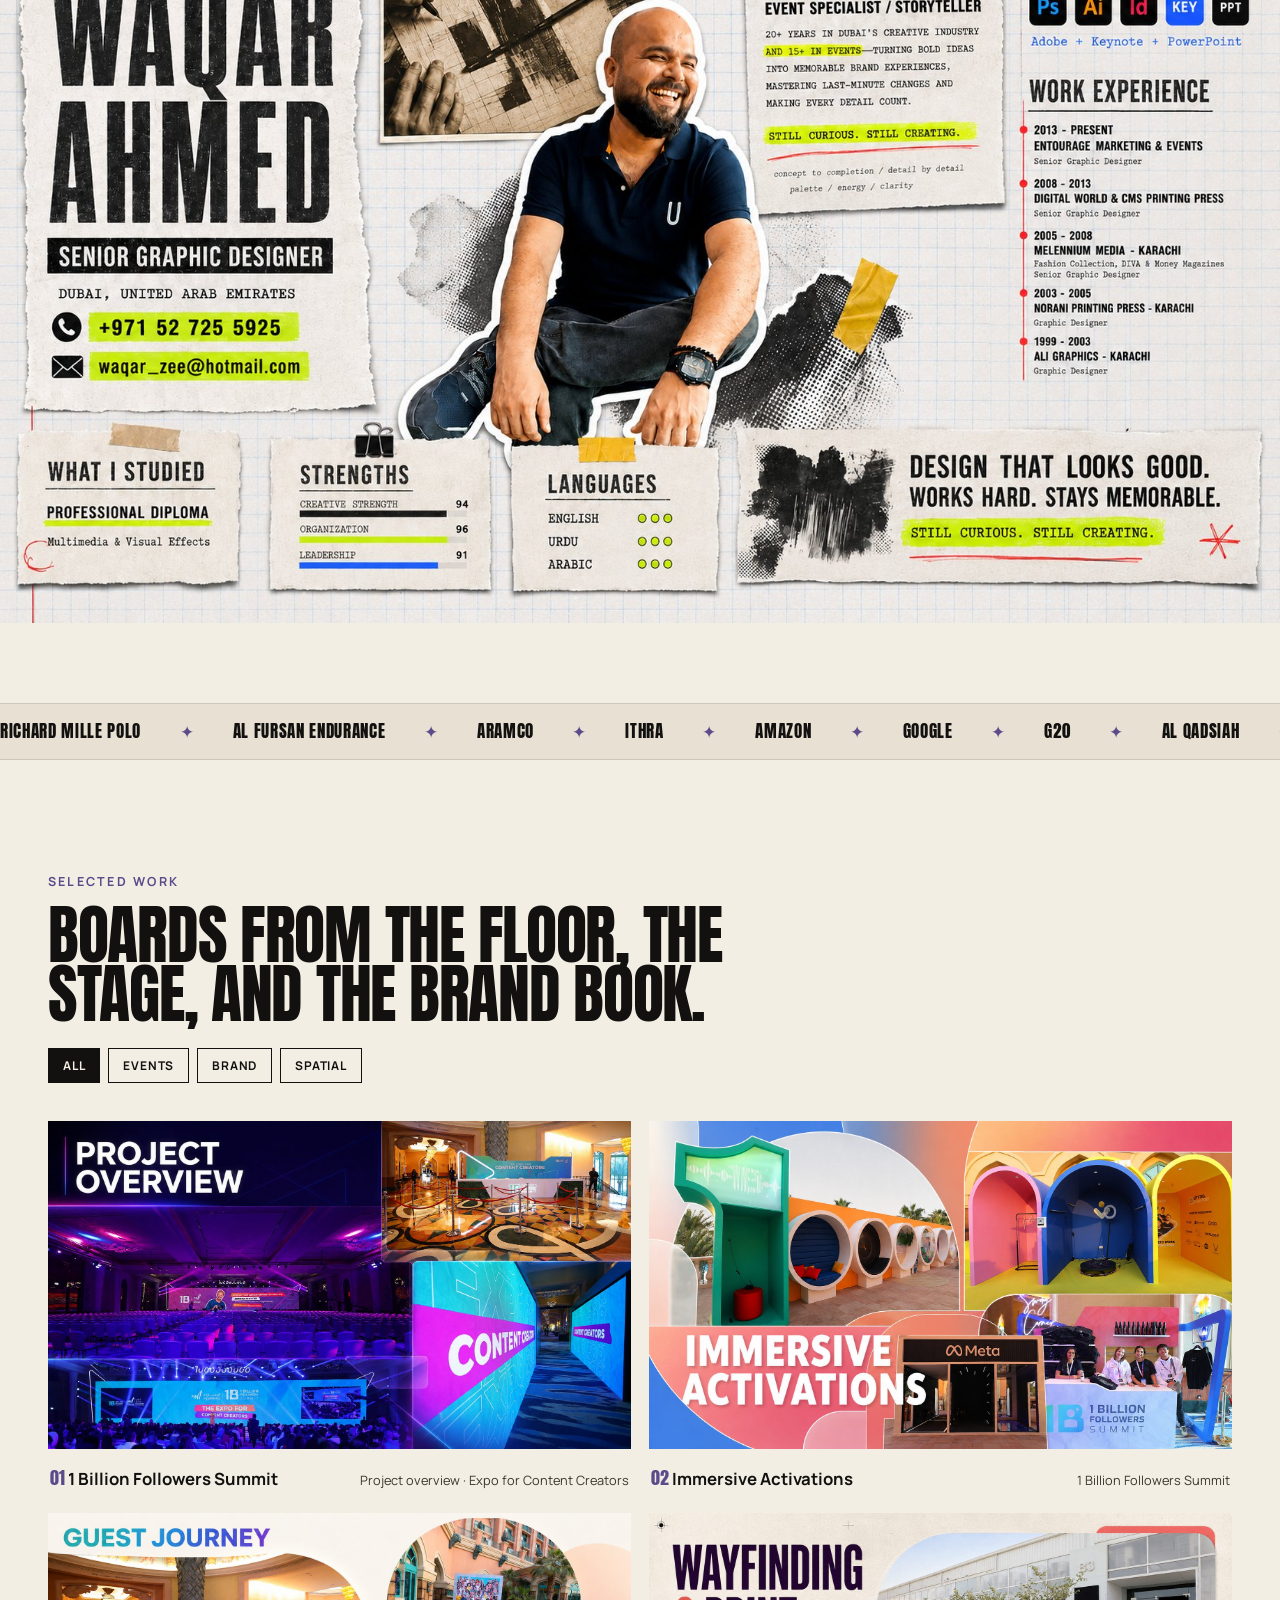
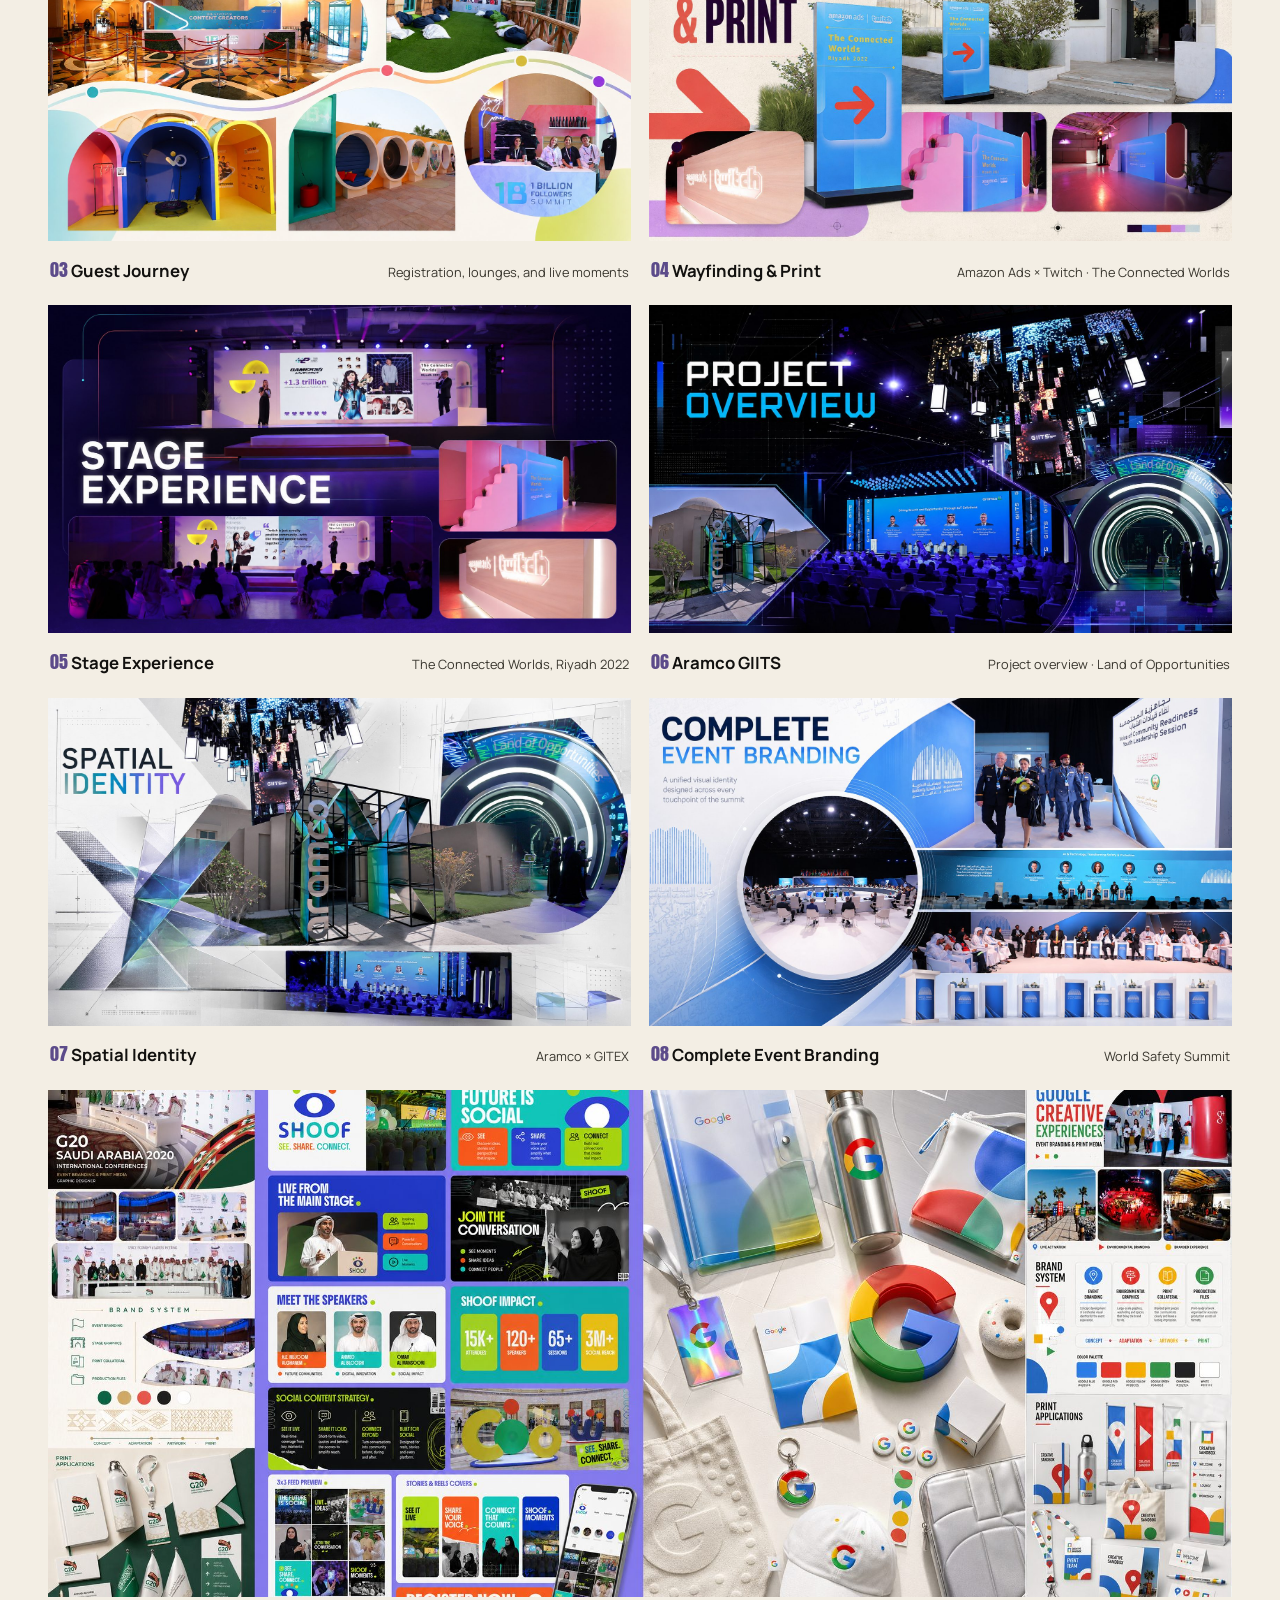
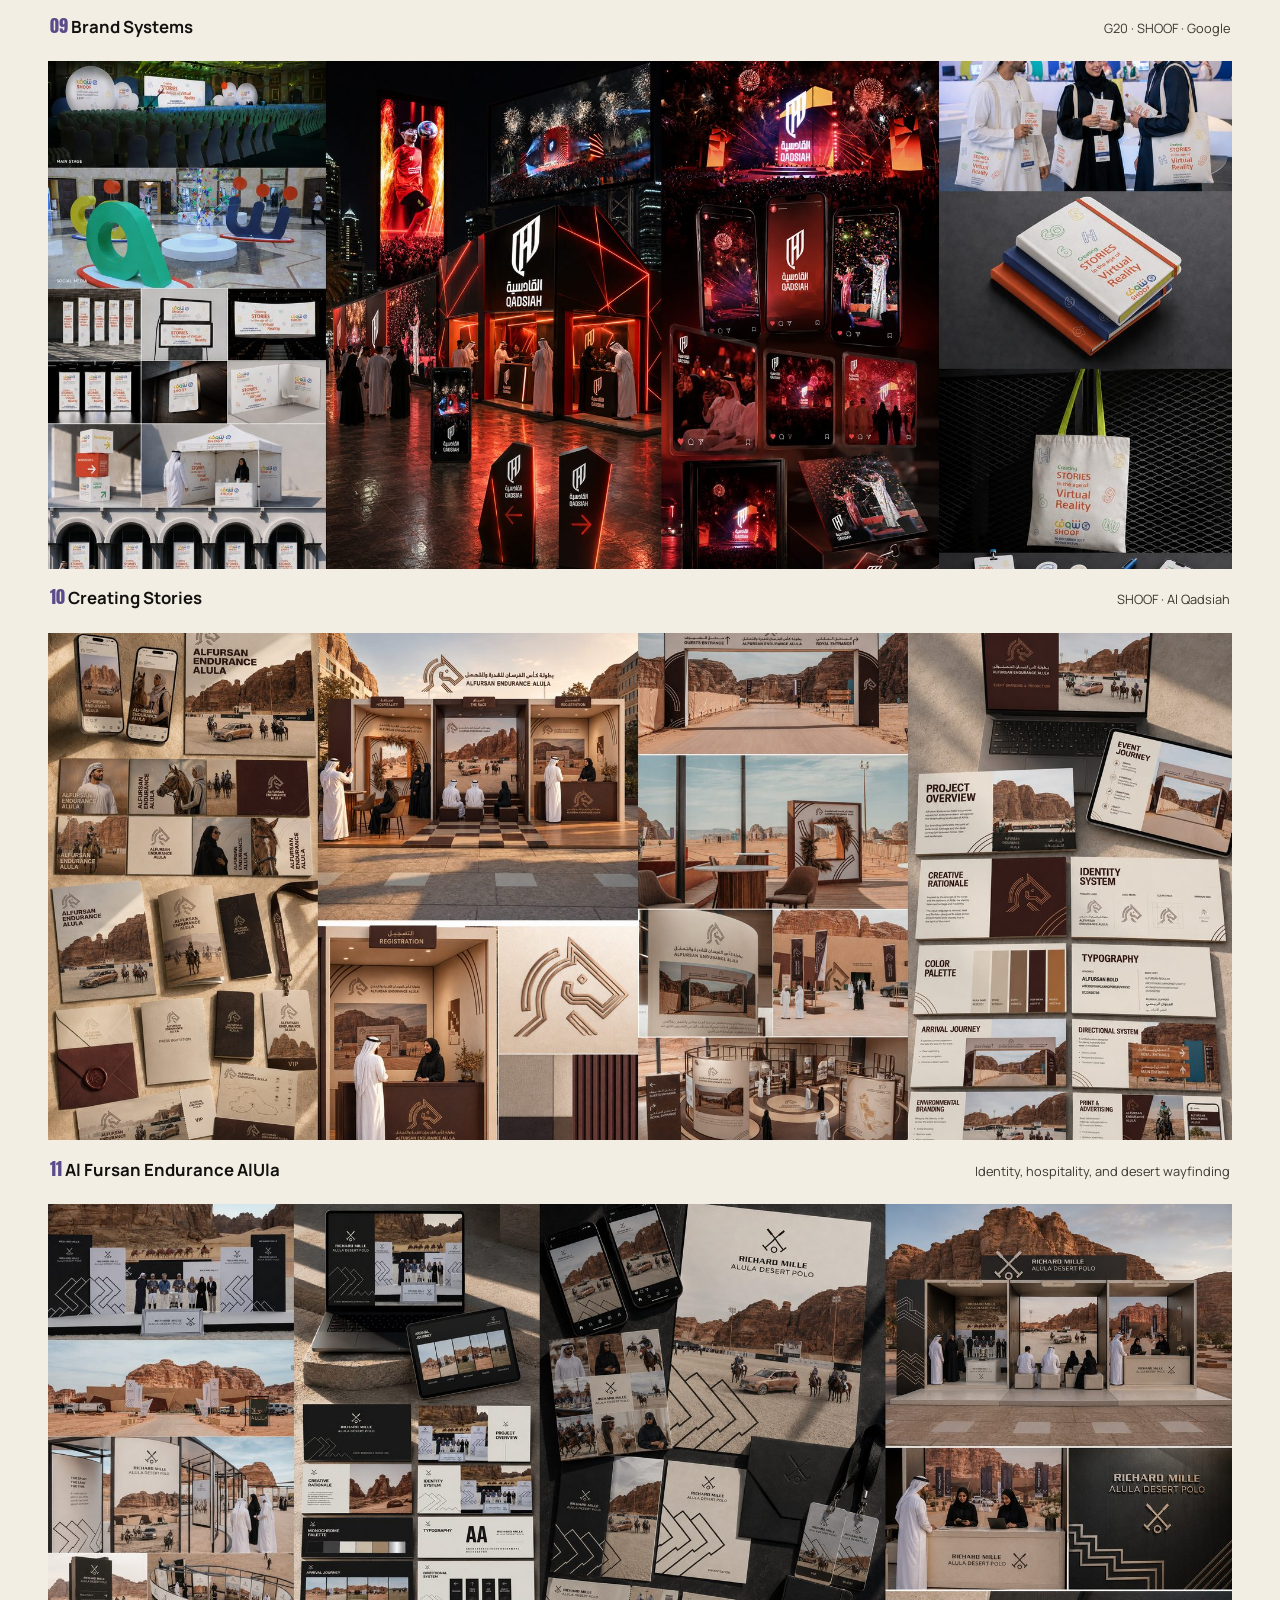
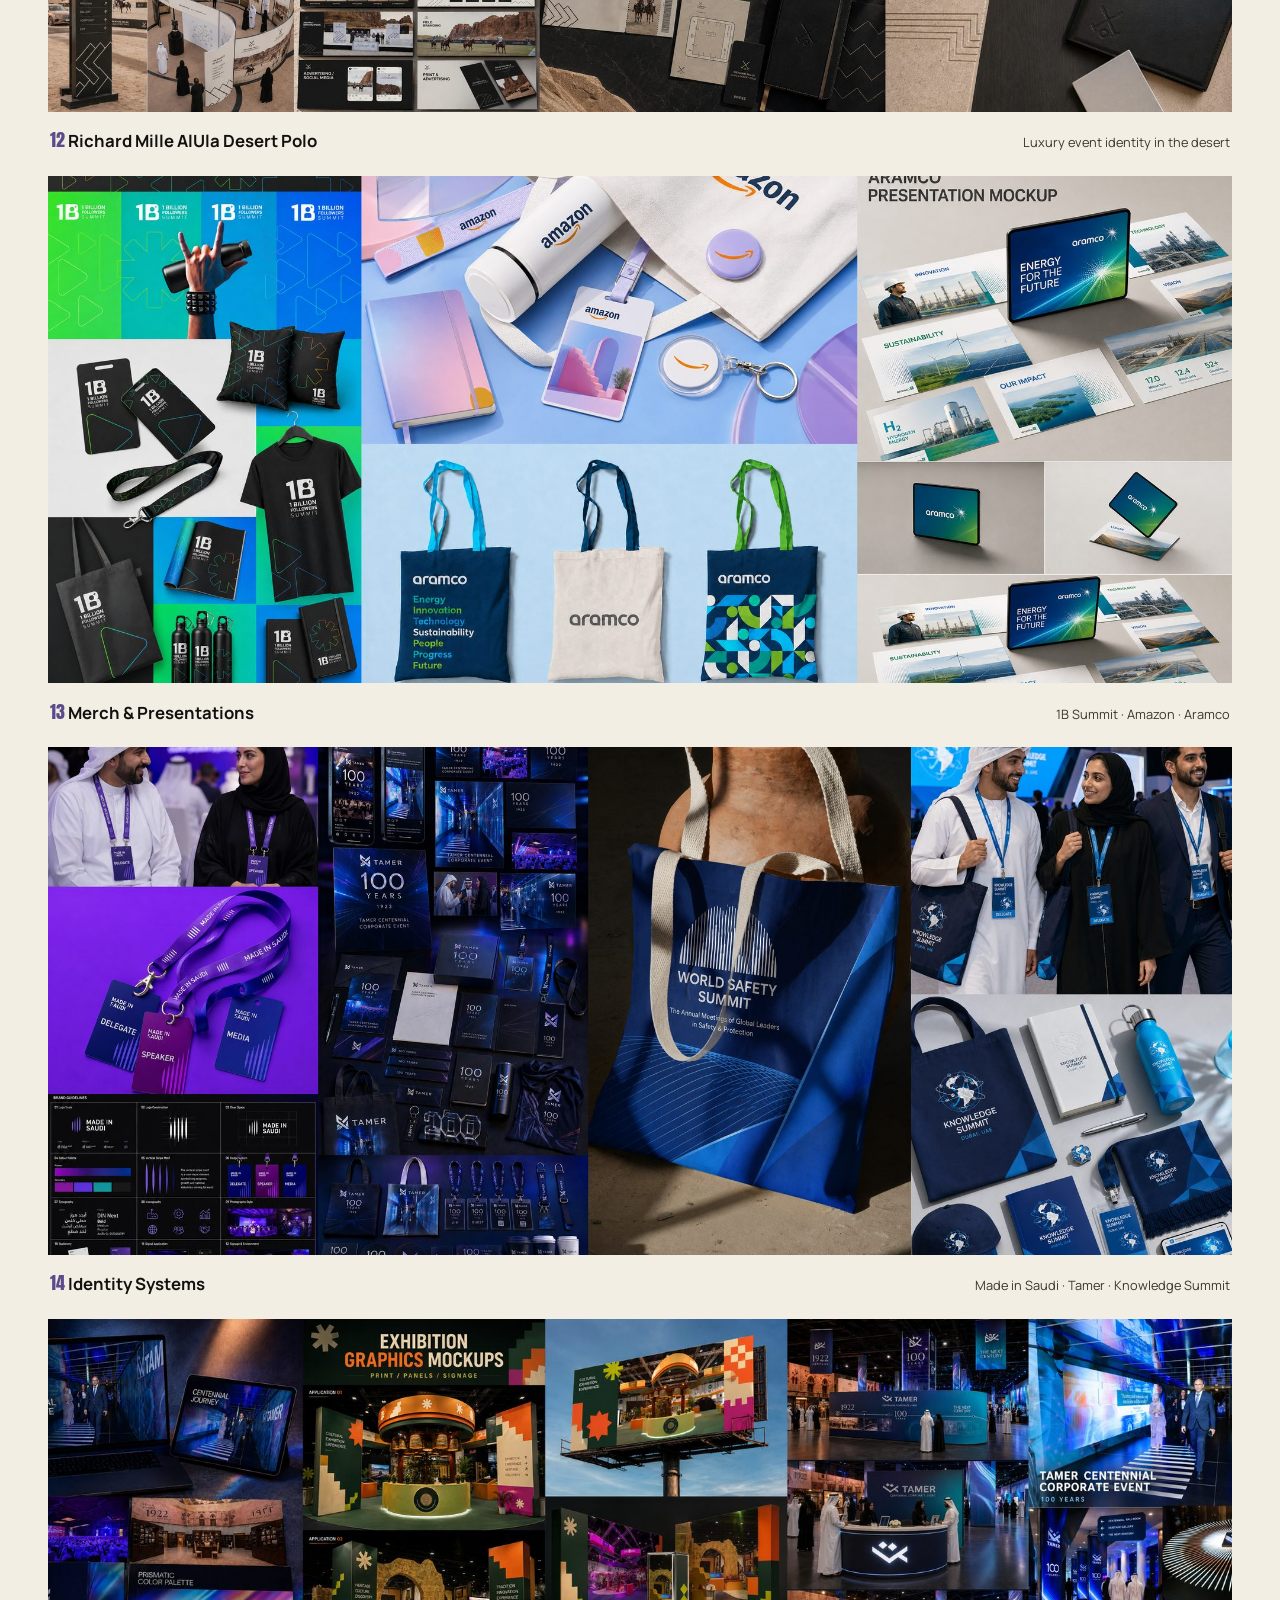
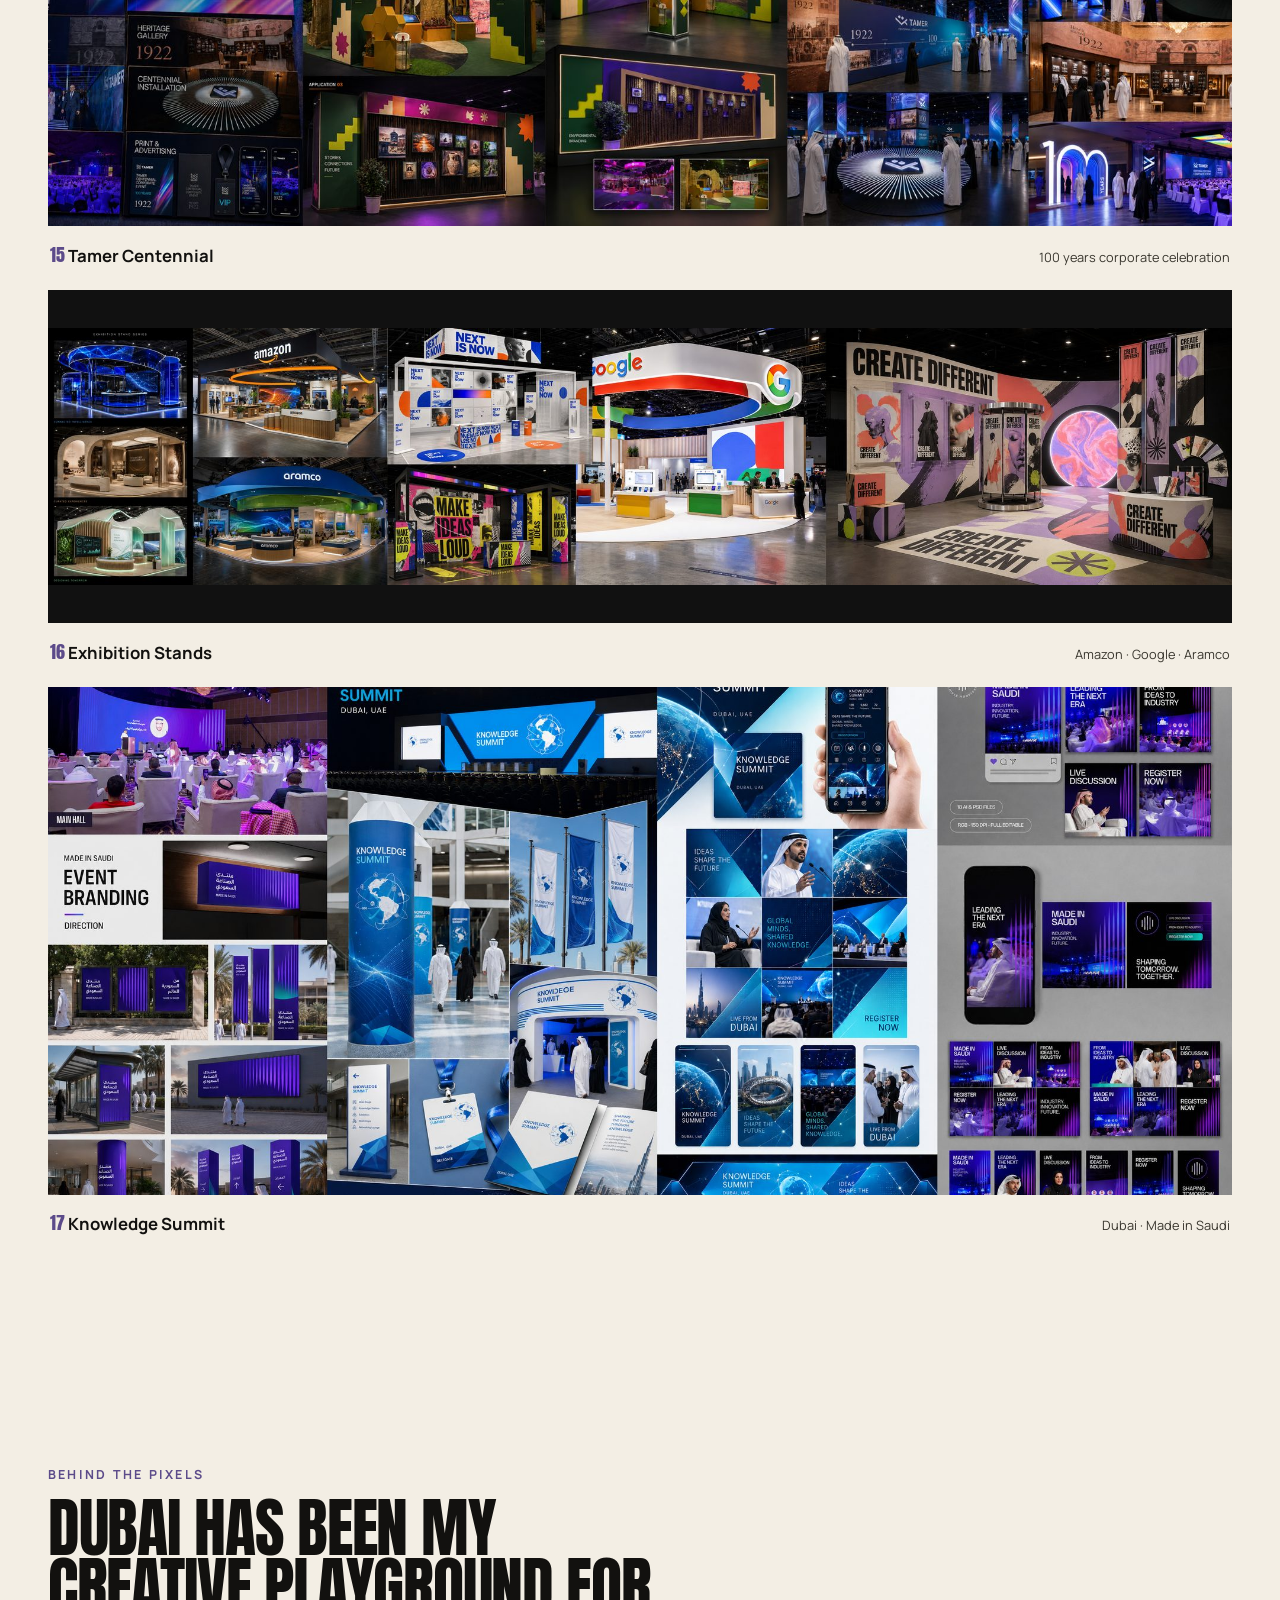
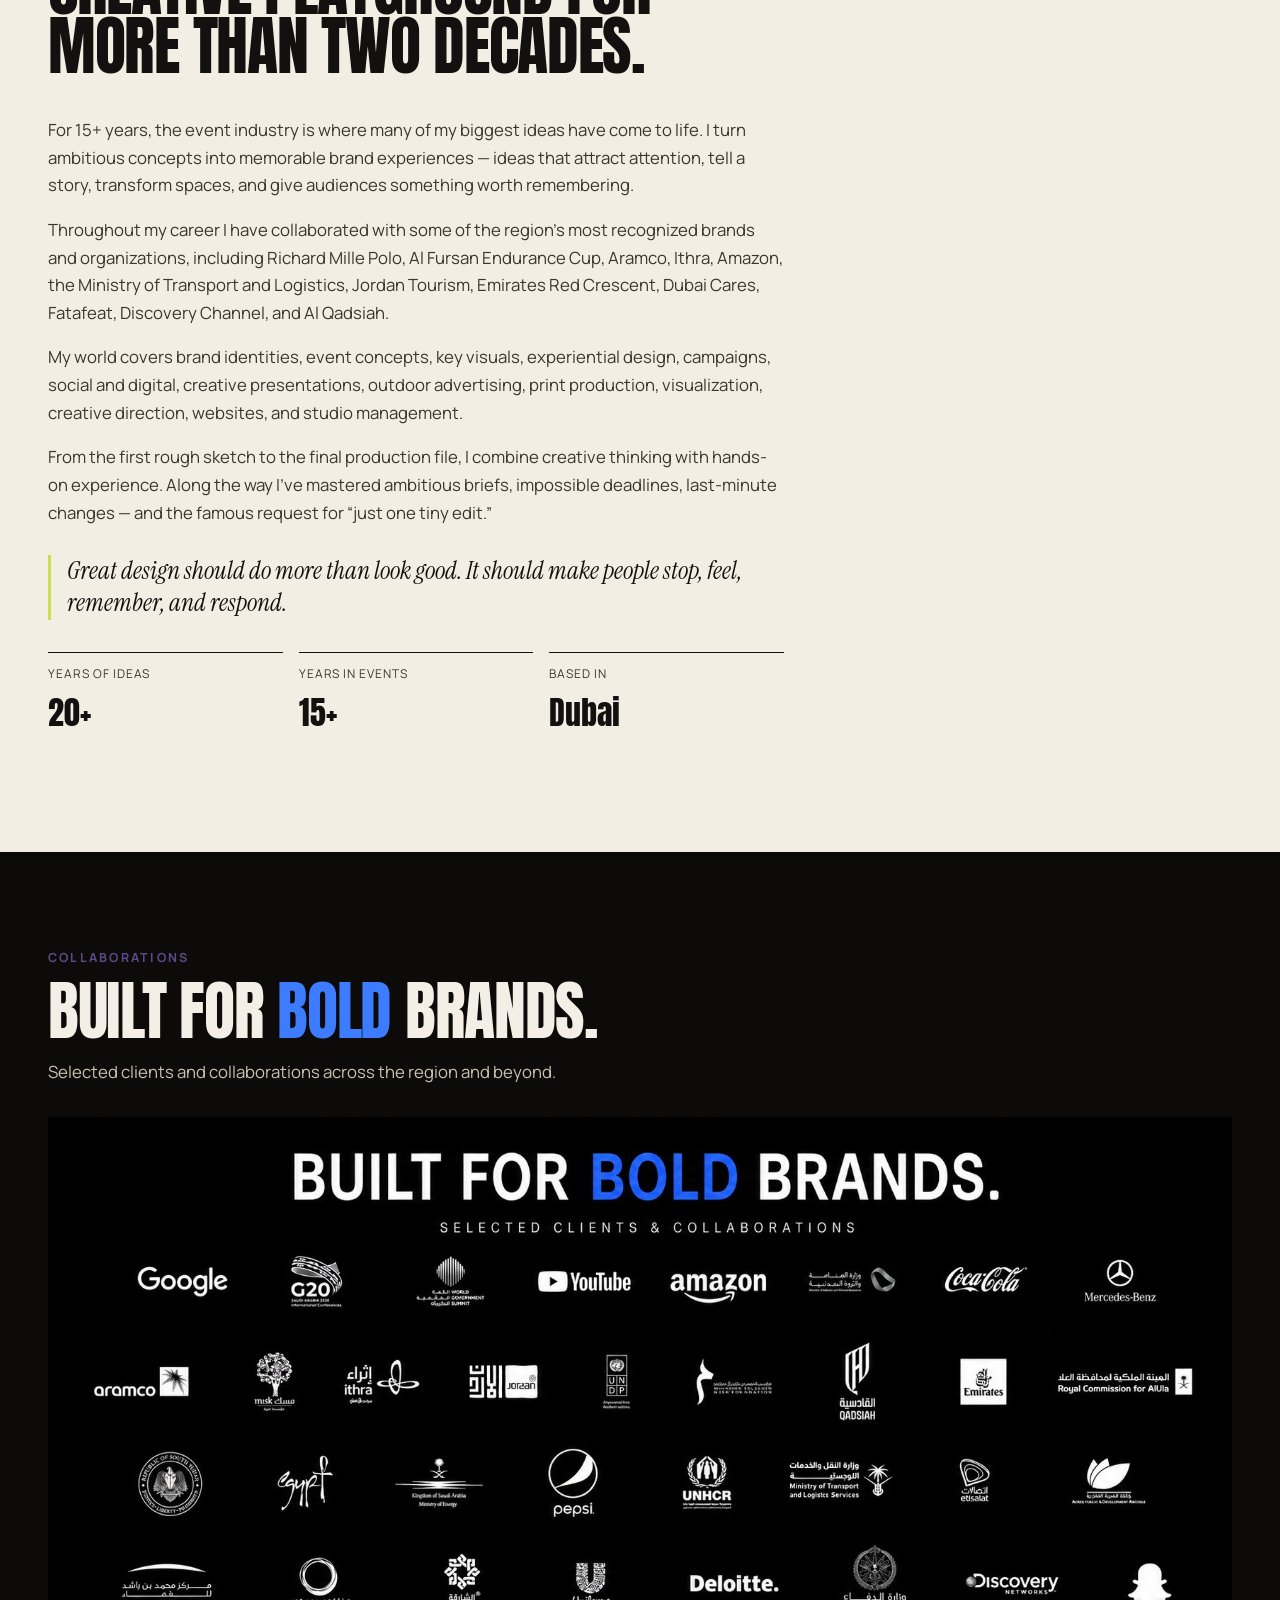
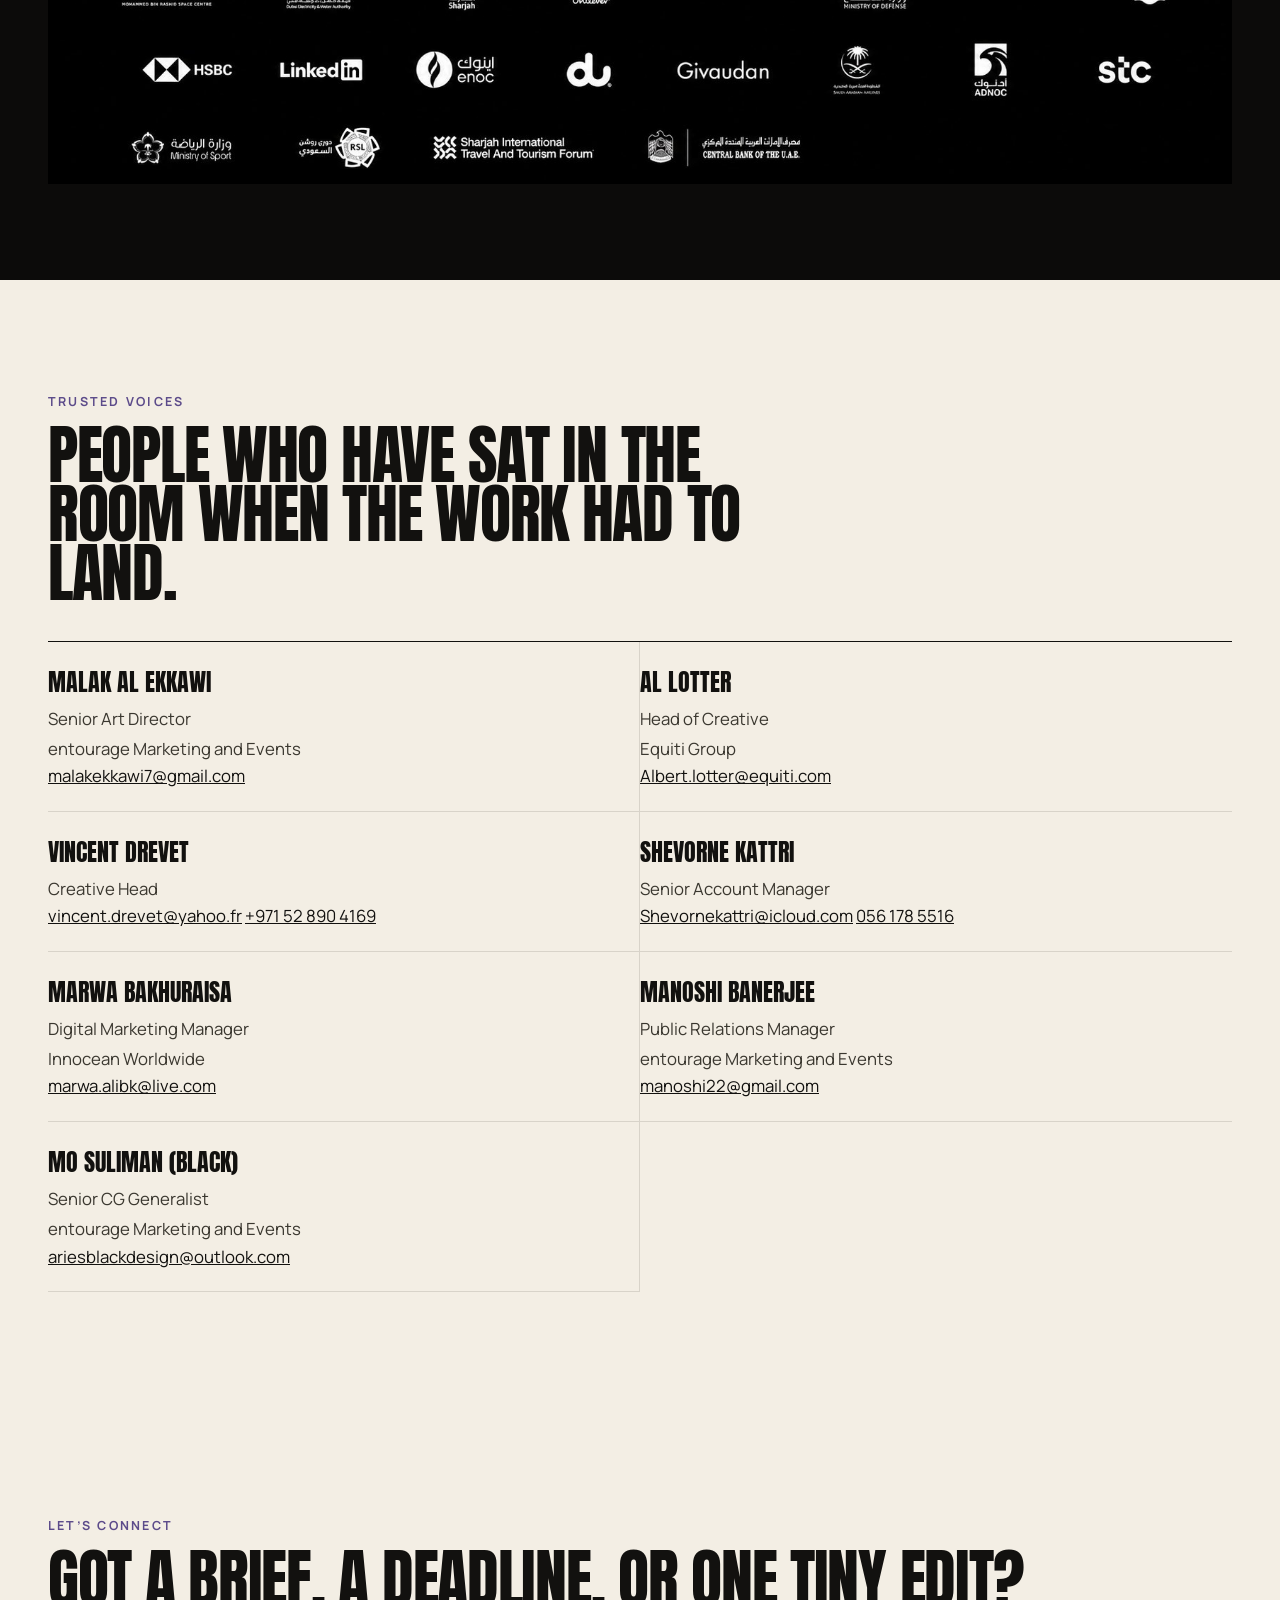
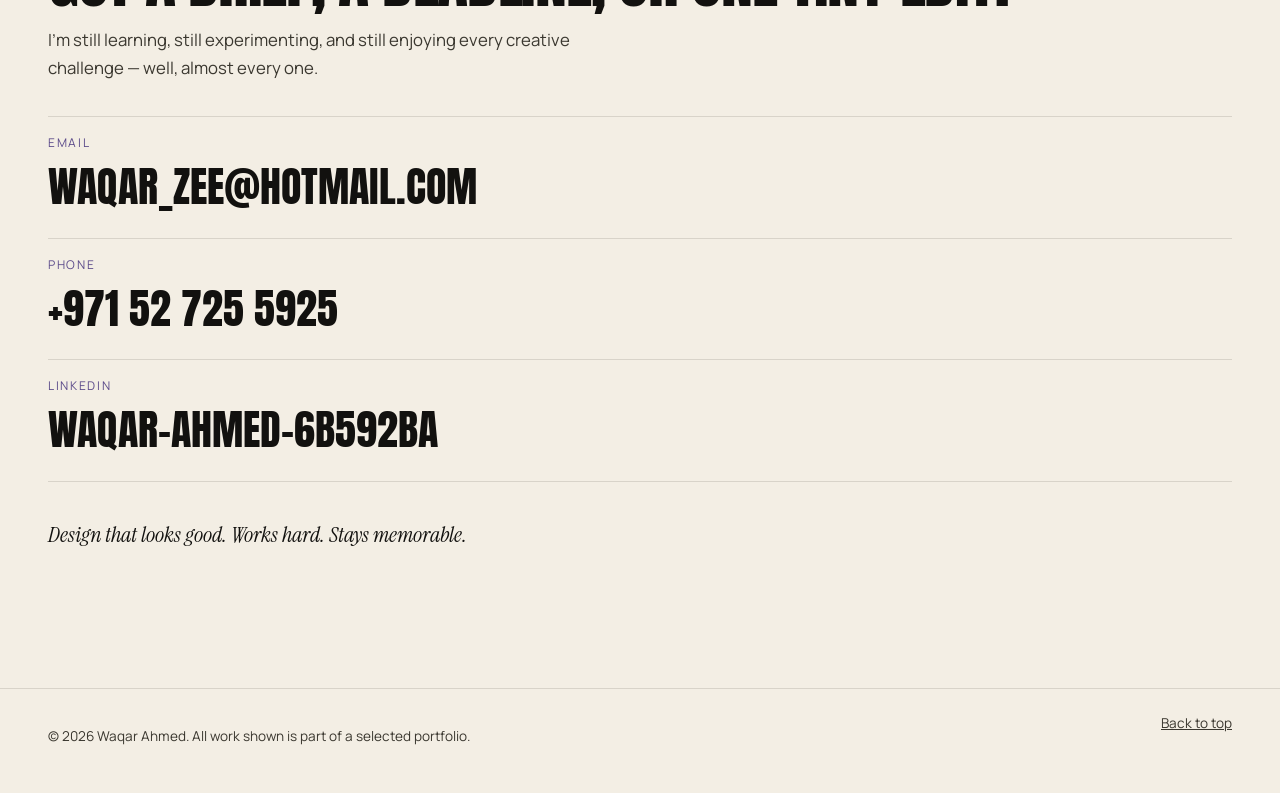
==== commit 376fd5e1: "added a email" ====
--- a/index.html
+++ b/index.html
@@ -197,36 +197,43 @@
                     <p class="voice-name">Malak Al Ekkawi</p>
                     <p class="voice-role">Senior Art Director</p>
                     <p class="voice-org">entourage Marketing and Events</p>
+                    <a class="voice-contact" href="mailto:malakekkawi7@gmail.com">malakekkawi7@gmail.com</a>
                 </li>
                 <li>
                     <p class="voice-name">Al Lotter</p>
                     <p class="voice-role">Head of Creative</p>
                     <p class="voice-org">Equiti Group</p>
+                    <a class="voice-contact" href="mailto:Albert.lotter@equiti.com">Albert.lotter@equiti.com</a>
                 </li>
                 <li>
                     <p class="voice-name">Vincent Drevet</p>
                     <p class="voice-role">Creative Head</p>
-                    <p class="voice-org">Independent</p>
+                    <a class="voice-contact" href="mailto:vincent.drevet@yahoo.fr">vincent.drevet@yahoo.fr</a>
+                    <a class="voice-contact" href="tel:+971528904169">+971 52 890 4169</a>
                 </li>
                 <li>
                     <p class="voice-name">Shevorne Kattri</p>
                     <p class="voice-role">Senior Account Manager</p>
-                    <p class="voice-org">Agency partner</p>
+                    <a class="voice-contact" href="mailto:Shevornekattri@icloud.com">Shevornekattri@icloud.com</a>
+                    <a class="voice-contact" href="tel:+971561785516">056 178 5516</a>
                 </li>
                 <li>
                     <p class="voice-name">Marwa Bakhuraisa</p>
                     <p class="voice-role">Digital Marketing Manager</p>
                     <p class="voice-org">Innocean Worldwide</p>
+                    <a class="voice-contact" href="mailto:marwa.alibk@live.com">marwa.alibk@live.com</a>
                 </li>
                 <li>
                     <p class="voice-name">Manoshi Banerjee</p>
                     <p class="voice-role">Public Relations Manager</p>
                     <p class="voice-org">entourage Marketing and Events</p>
-                </li>
-                <li>
-                    <p class="voice-name">Mo Suliman</p>
+                    <a class="voice-contact" href="mailto:manoshi22@gmail.com">manoshi22@gmail.com</a>
+                </li>
+                <li>
+                    <p class="voice-name">Mo Suliman (Black)</p>
                     <p class="voice-role">Senior CG Generalist</p>
                     <p class="voice-org">entourage Marketing and Events</p>
+                    <a class="voice-contact" href="mailto:ariesblackdesign@outlook.com">ariesblackdesign@outlook.com</a>
                 </li>
             </ul>
         </section>
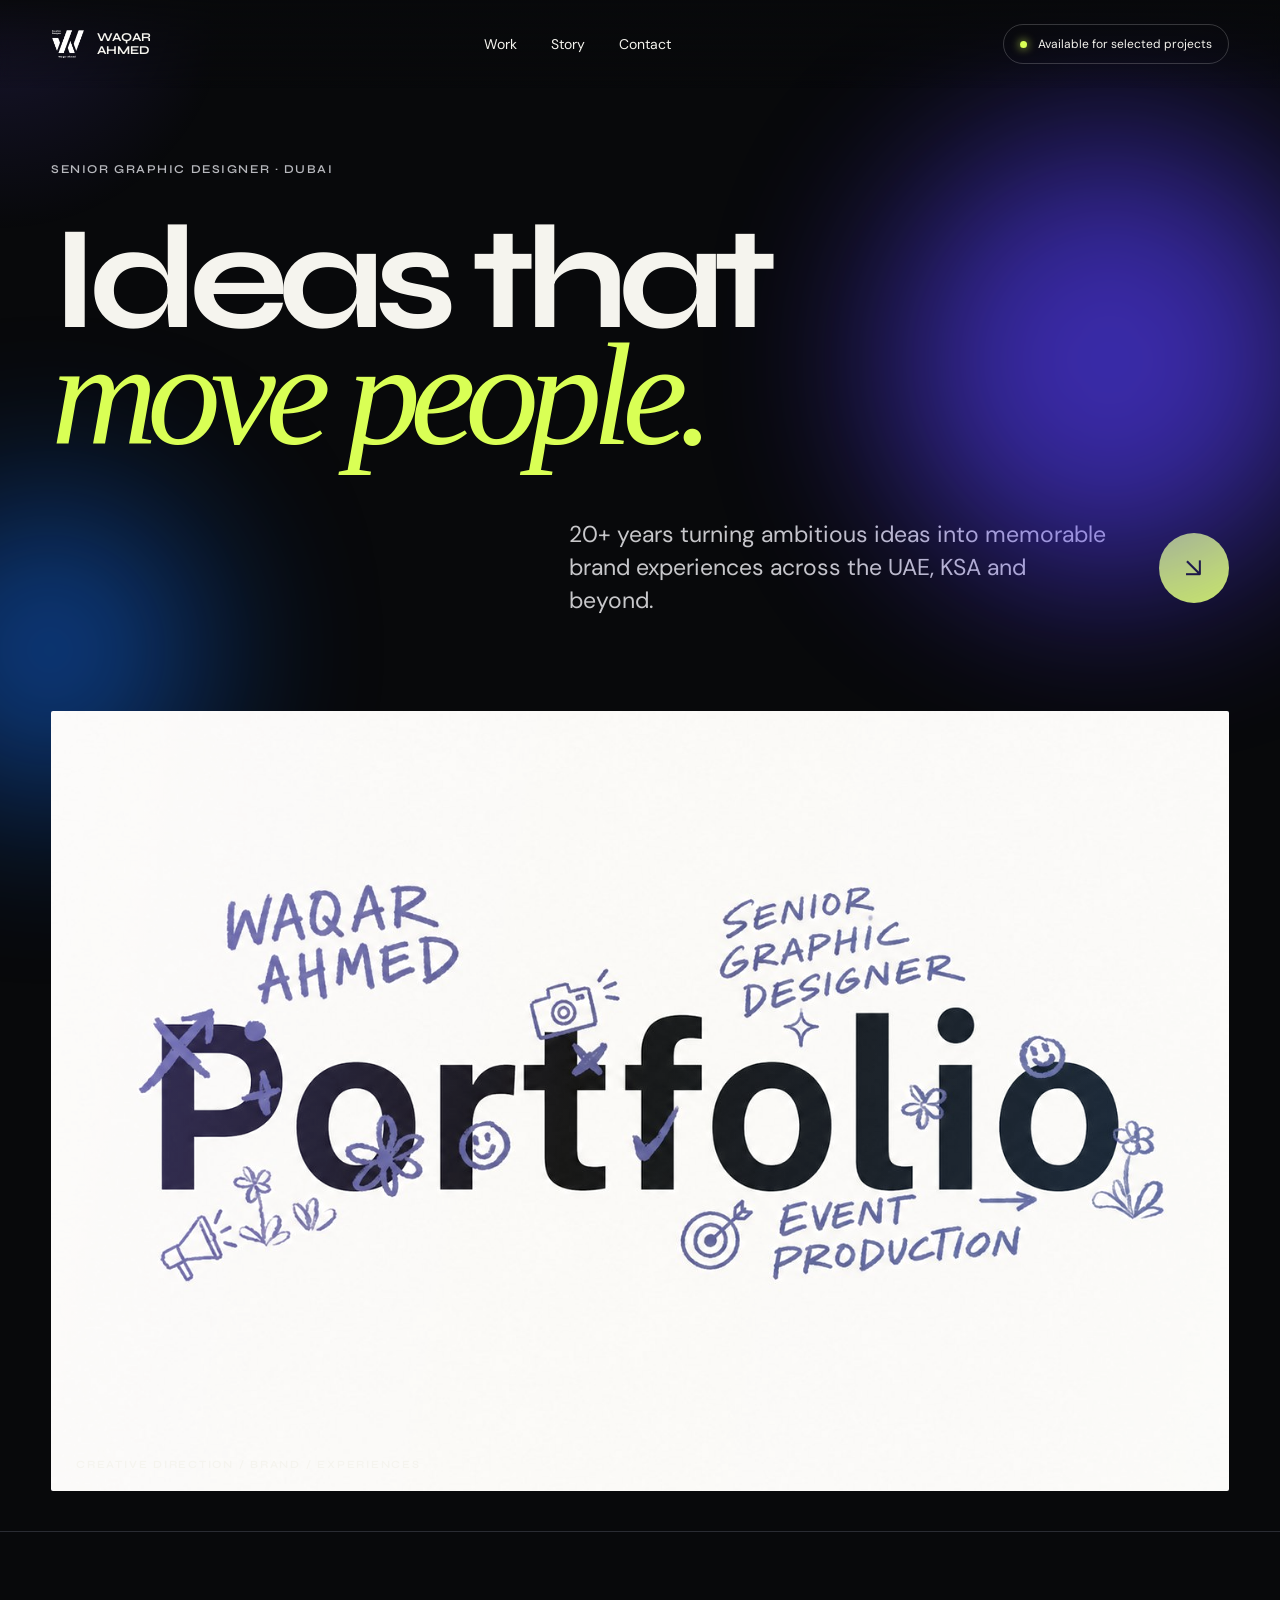
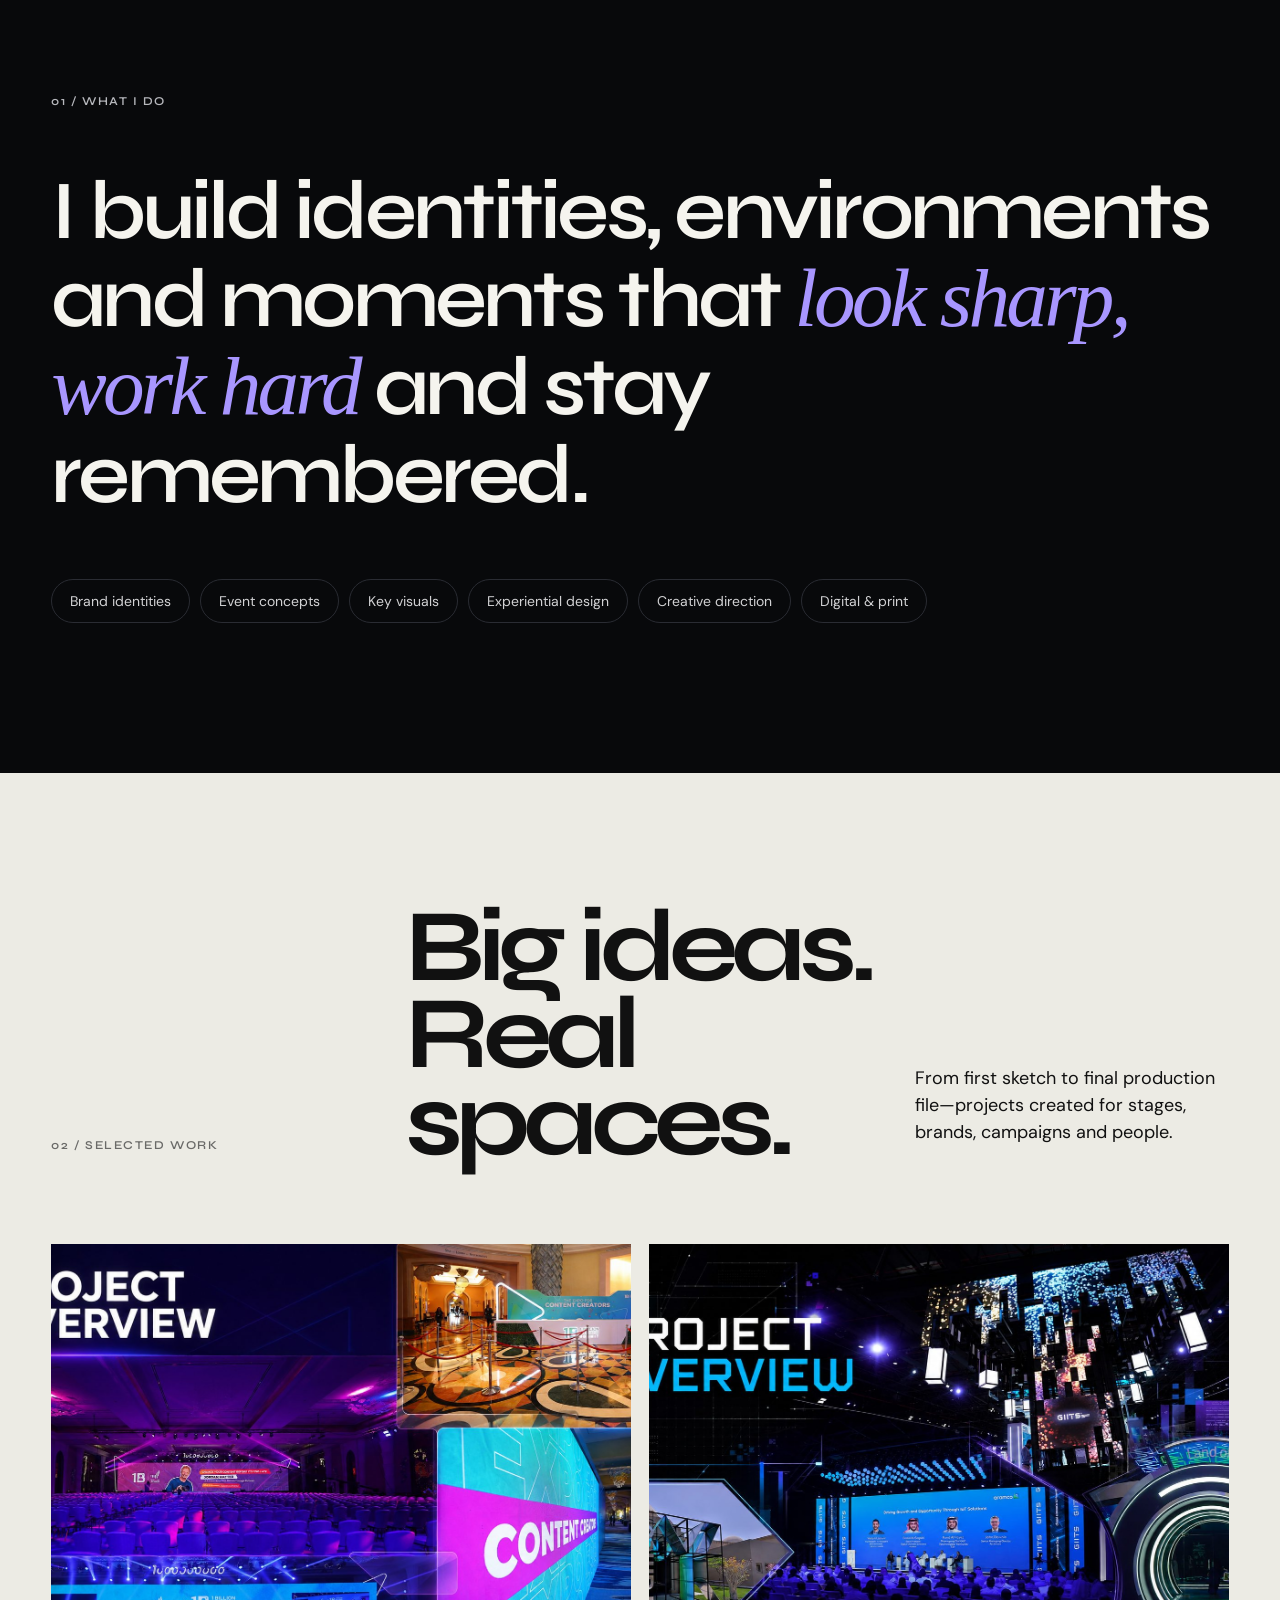
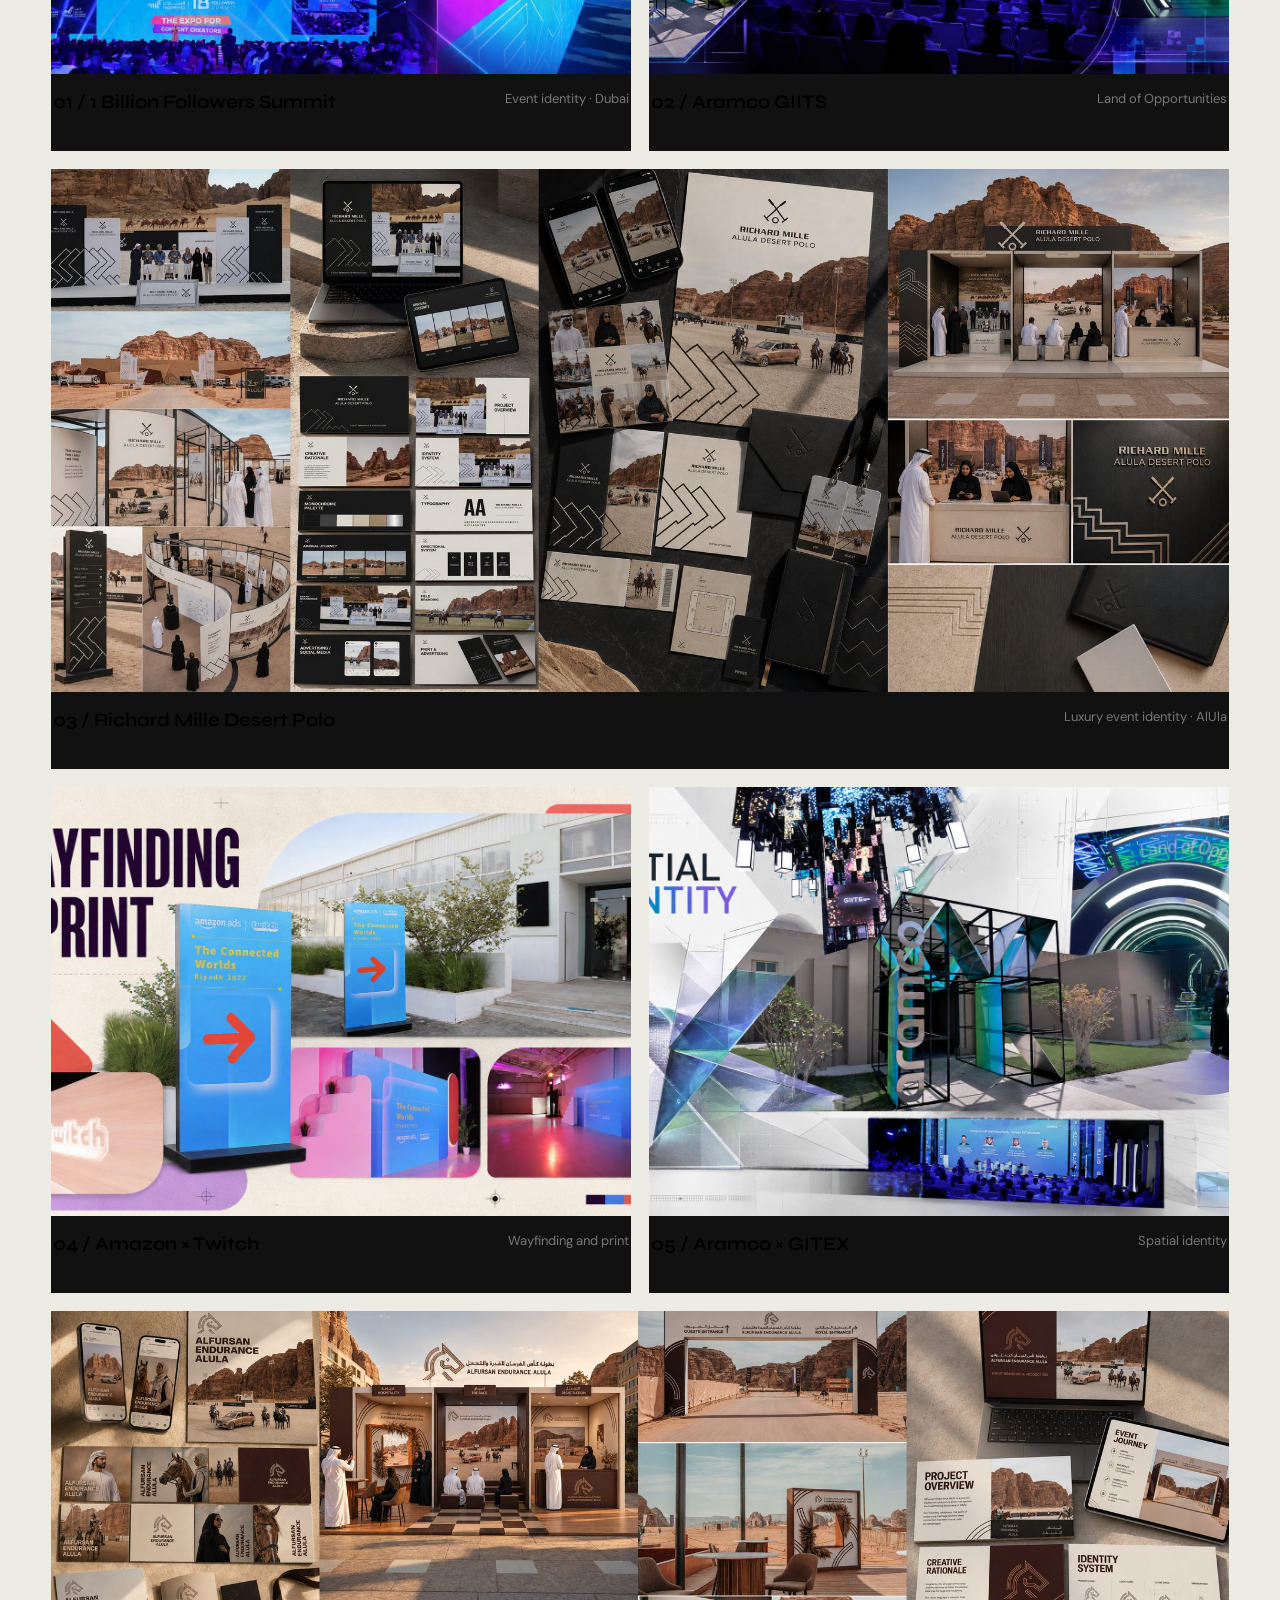
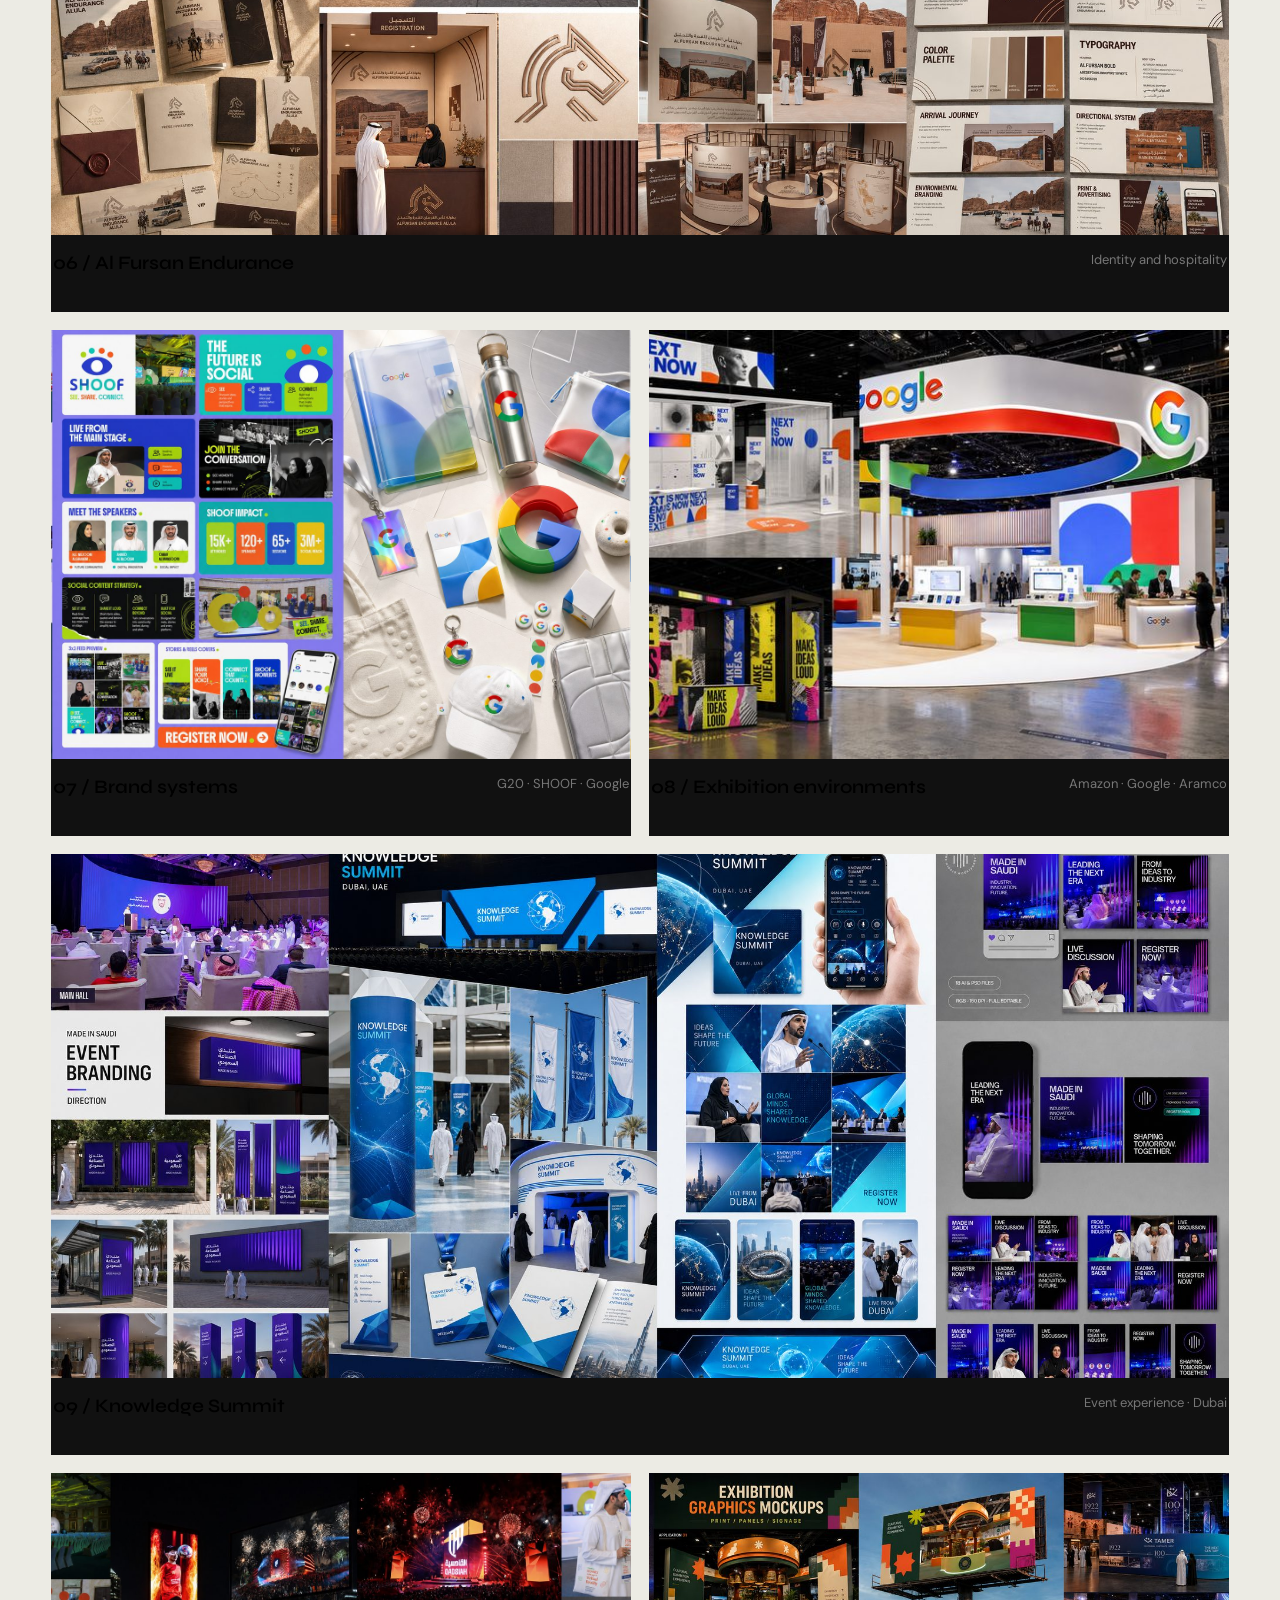
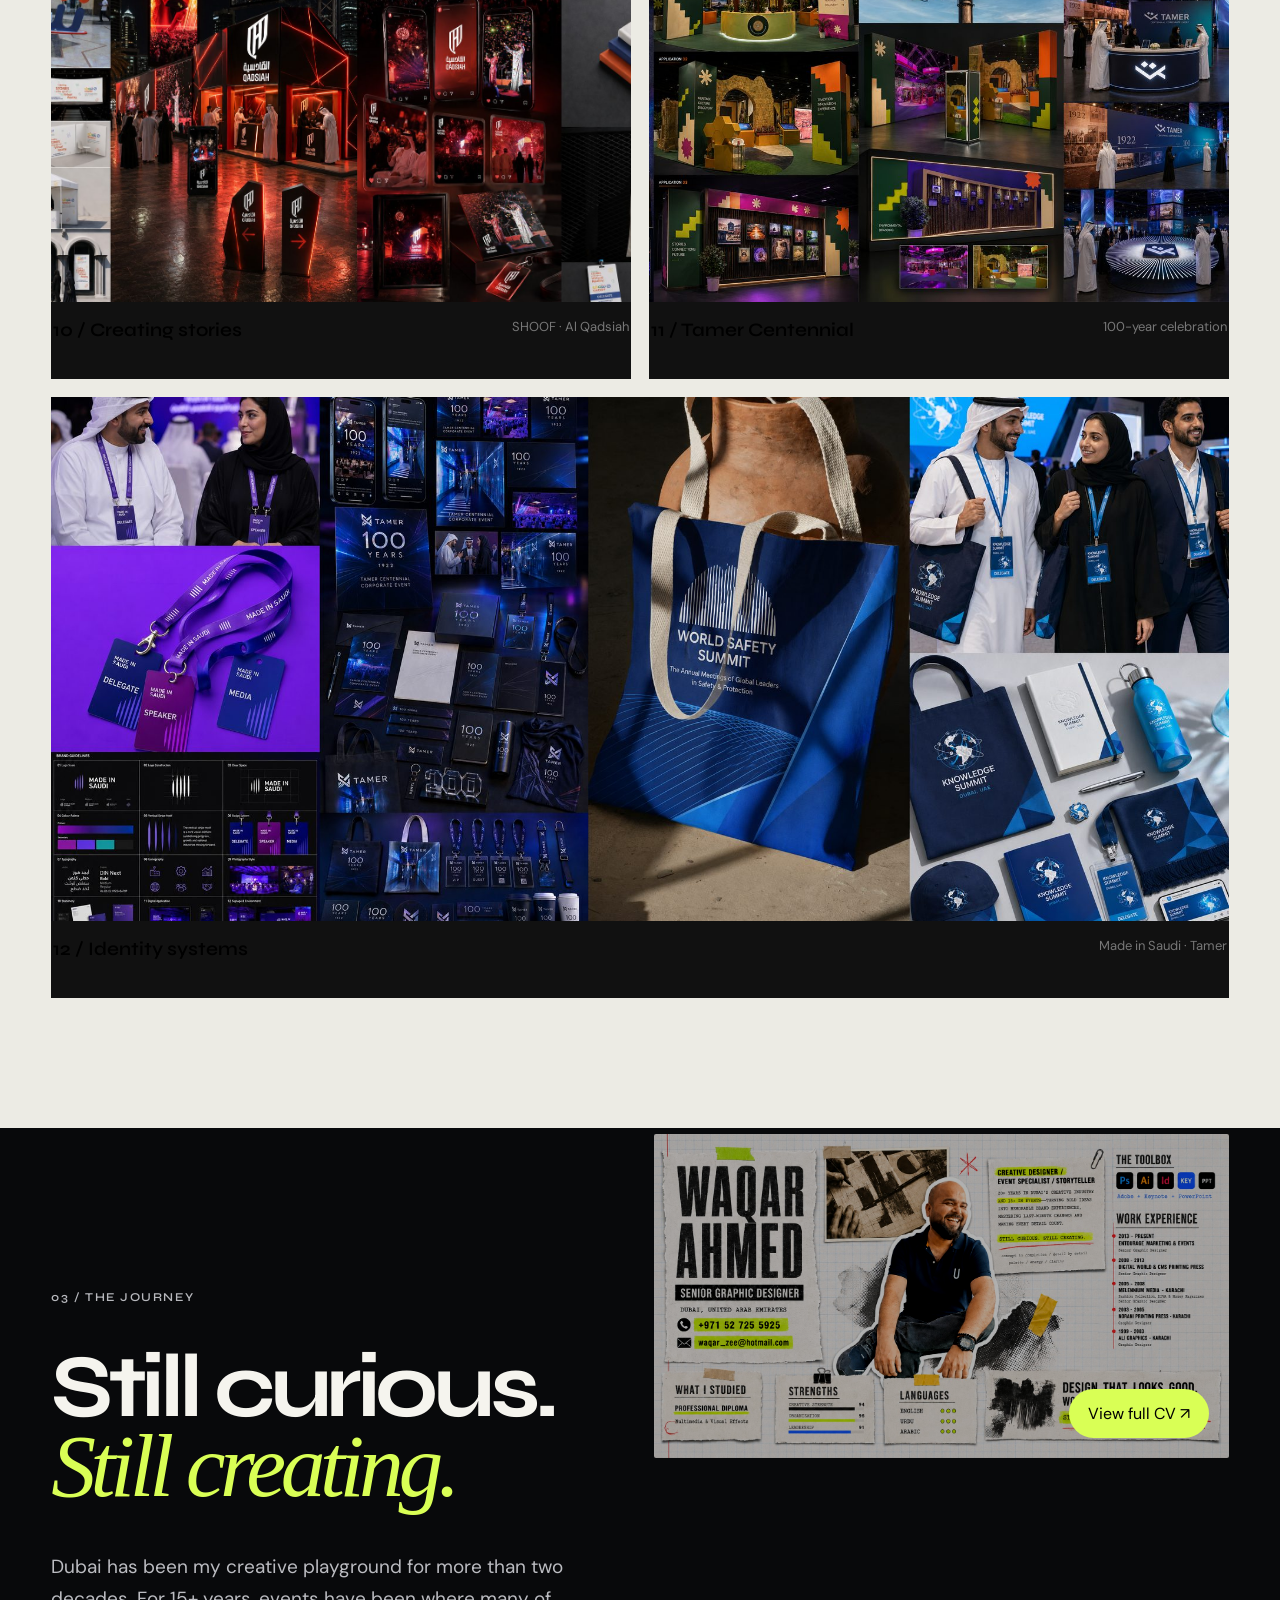
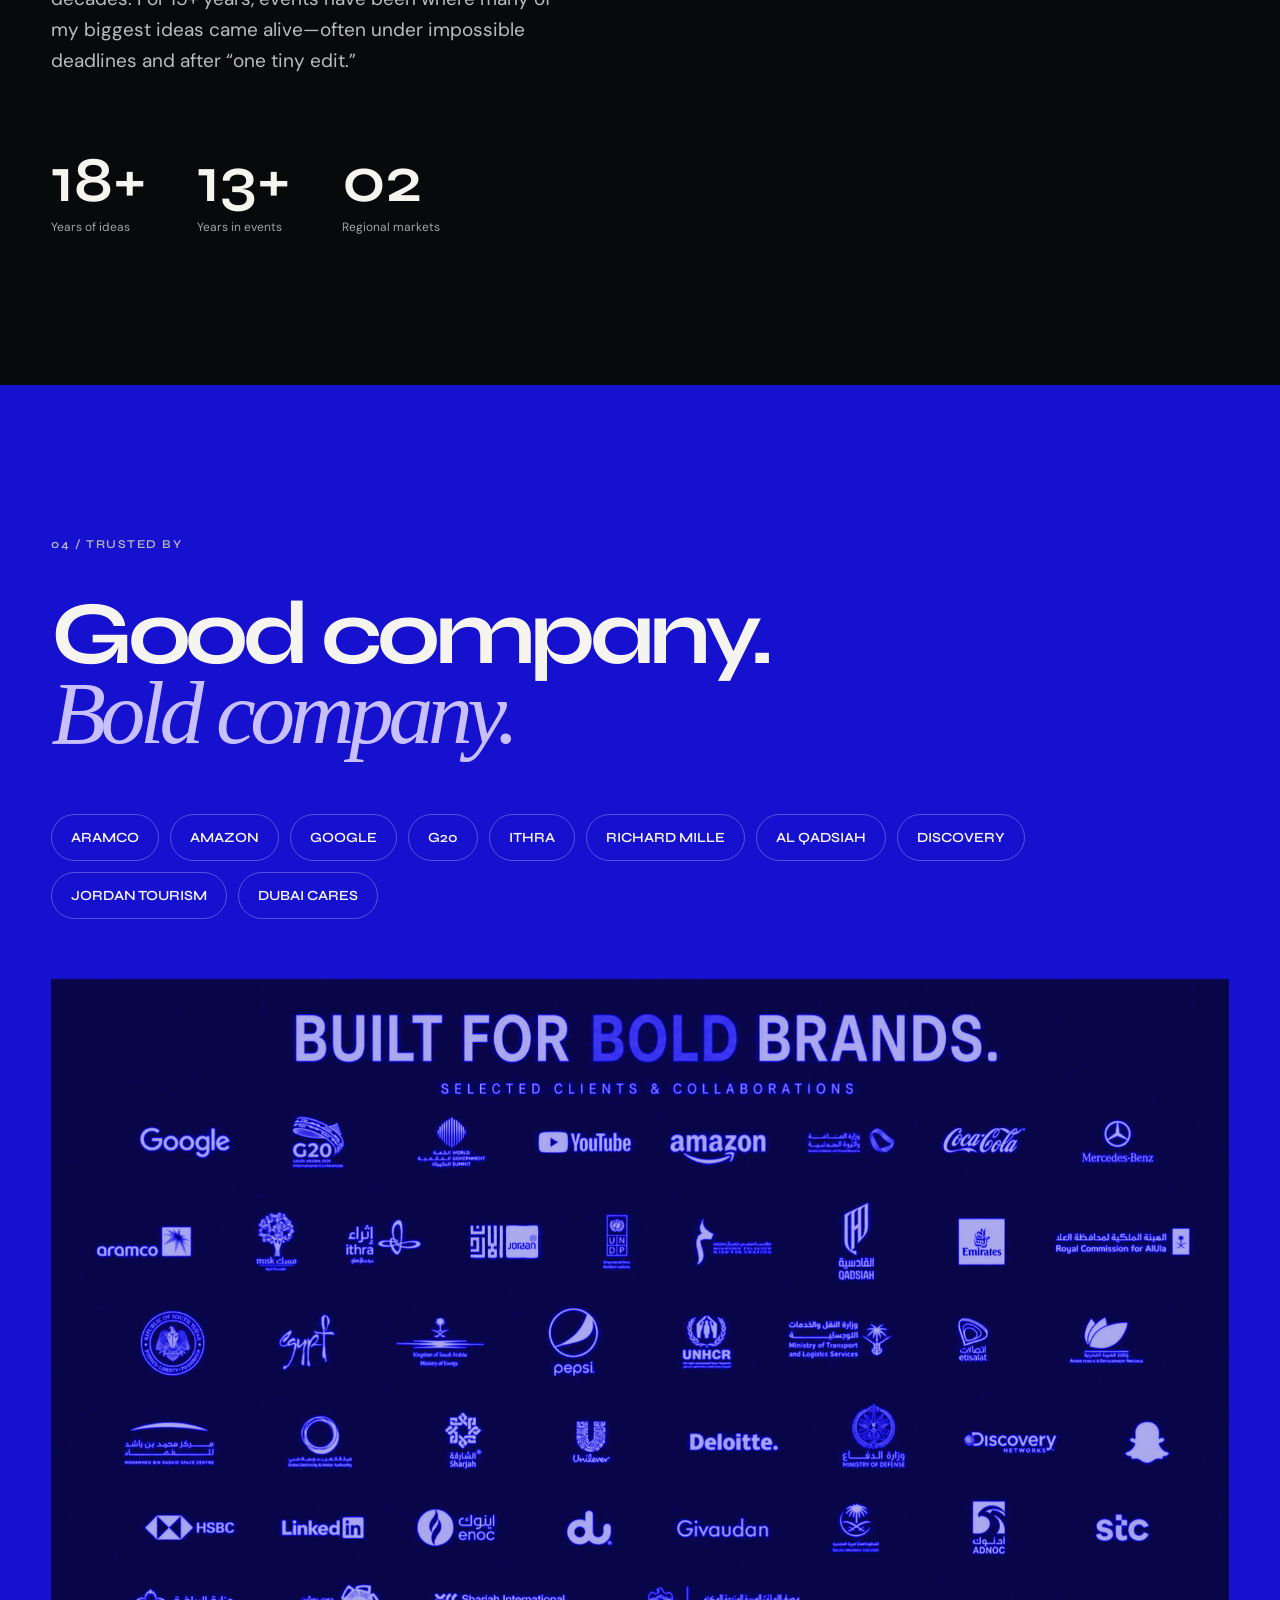
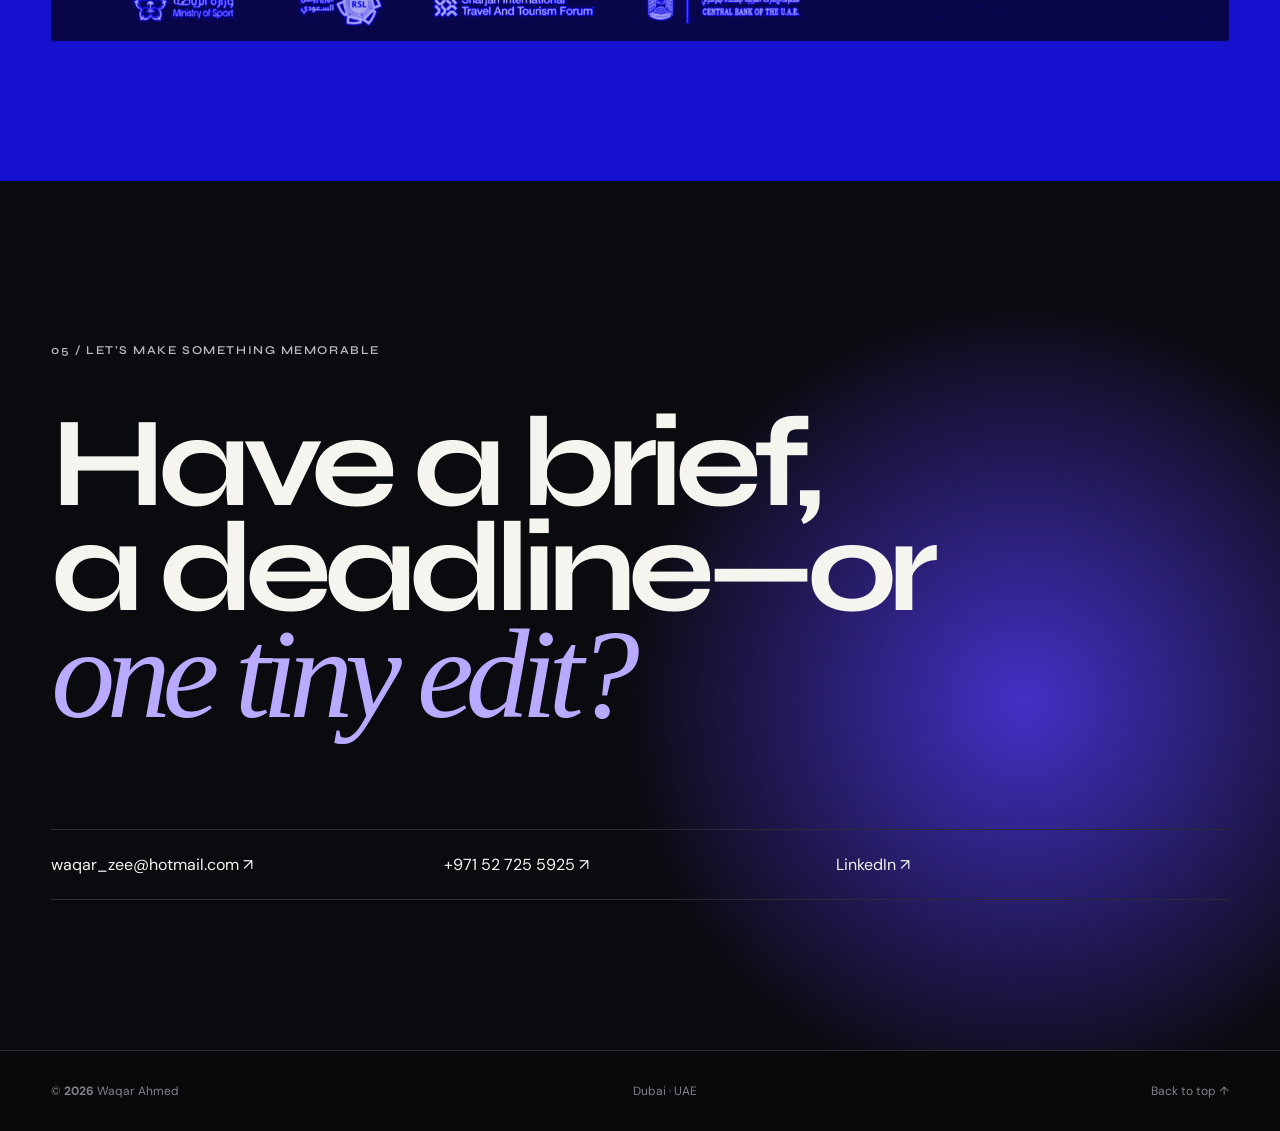
==== commit e8c205fc: "New design" ====
--- a/index.html
+++ b/index.html
@@ -1,290 +1,78 @@
-<!DOCTYPE html>
-<html lang="en">
-
-<head>
-    <meta charset="UTF-8" />
-    <meta name="viewport" content="width=device-width, initial-scale=1.0" />
-    <title>Waqar Ahmed — Senior Graphic Designer</title>
-    <meta name="description" content="Portfolio of Waqar Ahmed, Senior Graphic Designer and event production specialist based in Dubai. 20+ years of brand identities, experiential design, and campaigns for bold brands." />
-    <meta name="author" content="Waqar Ahmed" />
-    <meta property="og:title" content="Waqar Ahmed — Portfolio" />
-    <meta property="og:description" content="Design that looks good. Works hard. Stays memorable." />
-    <meta property="og:type" content="website" />
-    <meta property="og:image" content="assets/images/hero-desktop.jpg" />
-    <link rel="icon" href="assets/favicon.ico" sizes="32x32" />
-    <link rel="icon" type="image/png" href="assets/favicon.png" />
-    <link rel="apple-touch-icon" href="assets/apple-touch-icon.png" />
-    <link rel="preconnect" href="https://fonts.googleapis.com" />
-    <link rel="preconnect" href="https://fonts.gstatic.com" crossorigin />
-    <link href="https://fonts.googleapis.com/css2?family=Anton&family=Instrument+Serif:ital@0;1&family=Manrope:wght@400;500;600;700&display=swap" rel="stylesheet" />
-    <link rel="stylesheet" href="css/styles.css" />
-</head>
-
-<body>
-    <a class="skip-link" href="#work">Skip to work</a>
-
-    <header class="site-header" id="top">
-        <a class="logo" href="#top">
-            <img class="logo-mark" src="assets/images/logo.png" alt="" width="512" height="461" />
-            <span class="logo-text">Waqar Ahmed</span>
-        </a>
-        <button class="nav-toggle" type="button" aria-expanded="false" aria-controls="site-nav">
-            <span class="sr-only">Menu</span>
-            <span></span>
-            <span></span>
-        </button>
-        <nav class="site-nav" id="site-nav" aria-label="Primary">
-            <a href="#cv">CV</a>
-            <a href="#work">Work</a>
-            <a href="#about">Behind the Pixels</a>
-            <a href="#voices">Trusted Voices</a>
-            <a href="#connect">Let’s Connect</a>
-        </nav>
-    </header>
-
-    <main>
-        <section class="hero" aria-label="Introduction">
-            <figure class="hero-banner">
-                <picture>
-                    <source media="(min-width: 901px)" srcset="assets/images/hero.jpg" width="1672" height="941" />
-                    <img src="assets/images/hero.jpg" alt="Waqar Ahmed — Senior Graphic Designer, Event Production. Portfolio." width="1419" height="1108" />
-                </picture>
-            </figure>
-            <div class="hero-copy">
-                <h1 class="sr-only">Waqar Ahmed — Senior Graphic Designer</h1>
-                <p class="eyebrow">UAE · KSA · Pakistan</p>
-                <p class="lede">
-                    20+ years of ideas. 15+ years of experiences. Still curious.
-                    Still creating.
-                </p>
-                <div class="hero-meta">
-                    <span>Brand identities</span>
-                    <span>Event concepts</span>
-                    <span>Experiential design</span>
-                    <span>Creative direction</span>
-                </div>
-            </div>
-        </section>
-
-        <section class="cv" id="cv">
-            <div class="section-head">
-                <p class="eyebrow">Curriculum Vitae</p>
-                <h2>Still curious. Still creating.</h2>
-            </div>
-            <figure class="cv-art">
-                <picture>
-                    <source media="(min-width: 901px)" srcset="assets/images/journey-desktop.jpg" width="1672" height="941" />
-                    <img src="assets/images/journey.jpg" alt="Waqar Ahmed CV: senior graphic designer based in Dubai, experience from 1999 to present, tools, education, strengths, and languages" width="941" height="1619" />
-                </picture>
-            </figure>
-        </section>
-
-        <div class="marquee" aria-hidden="true">
-            <div class="marquee-track">
-                <span>Richard Mille Polo</span>
-                <span>Al Fursan Endurance</span>
-                <span>Aramco</span>
-                <span>Ithra</span>
-                <span>Amazon</span>
-                <span>Google</span>
-                <span>G20</span>
-                <span>Al Qadsiah</span>
-                <span>Jordan Tourism</span>
-                <span>Emirates Red Crescent</span>
-                <span>Discovery Channel</span>
-                <span>GITEX</span>
-                <span>Richard Mille Polo</span>
-                <span>Al Fursan Endurance</span>
-                <span>Aramco</span>
-                <span>Ithra</span>
-                <span>Amazon</span>
-                <span>Google</span>
-                <span>G20</span>
-                <span>Al Qadsiah</span>
-                <span>Jordan Tourism</span>
-                <span>Emirates Red Crescent</span>
-                <span>Discovery Channel</span>
-                <span>GITEX</span>
-            </div>
-        </div>
-
-        <section class="work" id="work">
-            <div class="section-head">
-                <p class="eyebrow">Selected work</p>
-                <h2>Boards from the floor, the stage, and the brand book.</h2>
-                <div class="filters" role="tablist" aria-label="Filter work">
-                    <button type="button" class="is-active" data-filter="all">All</button>
-                    <button type="button" data-filter="event">Events</button>
-                    <button type="button" data-filter="brand">Brand</button>
-                    <button type="button" data-filter="spatial">Spatial</button>
-                </div>
-            </div>
-            <div class="work-grid" id="work-grid"></div>
-        </section>
-
-        <section class="about" id="about">
-            <div class="about-intro">
-                <p class="eyebrow">Behind the pixels</p>
-                <h2>Dubai has been my creative playground for more than two decades.</h2>
-            </div>
-            <div class="about-grid">
-                <div class="about-copy">
-                    <p>
-                        For 15+ years, the event industry is where many of my biggest ideas
-                        have come to life. I turn ambitious concepts into memorable brand
-                        experiences — ideas that attract attention, tell a story, transform
-                        spaces, and give audiences something worth remembering.
-                    </p>
-                    <p>
-                        Throughout my career I have collaborated with some of the region’s
-                        most recognized brands and organizations, including Richard Mille
-                        Polo, Al Fursan Endurance Cup, Aramco, Ithra, Amazon, the Ministry
-                        of Transport and Logistics, Jordan Tourism, Emirates Red Crescent,
-                        Dubai Cares, Fatafeat, Discovery Channel, and Al Qadsiah.
-                    </p>
-                    <p>
-                        My world covers brand identities, event concepts, key visuals,
-                        experiential design, campaigns, social and digital, creative
-                        presentations, outdoor advertising, print production,
-                        visualization, creative direction, websites, and studio management.
-                    </p>
-                    <p>
-                        From the first rough sketch to the final production file, I combine
-                        creative thinking with hands-on experience. Along the way I’ve
-                        mastered ambitious briefs, impossible deadlines, last-minute
-                        changes — and the famous request for “just one tiny edit.”
-                    </p>
-                    <blockquote>
-                        Great design should do more than look good. It should make people
-                        stop, feel, remember, and respond.
-                    </blockquote>
-                    <dl class="stats">
-                        <div>
-                            <dt>Years of ideas</dt>
-                            <dd>20+</dd>
-                        </div>
-                        <div>
-                            <dt>Years in events</dt>
-                            <dd>15+</dd>
-                        </div>
-                        <div>
-                            <dt>Based in</dt>
-                            <dd>Dubai</dd>
-                        </div>
-                    </dl>
-                </div>
-            </div>
-        </section>
-
-        <section class="clients" id="clients">
-            <div class="clients-copy">
-                <p class="eyebrow">Collaborations</p>
-                <h2>Built for <span>bold</span> brands.</h2>
-                <p>Selected clients and collaborations across the region and beyond.</p>
-            </div>
-            <figure class="clients-art">
-                <img src="assets/images/clients.jpg" alt="Selected clients and collaborations including Google, Amazon, Aramco, G20, Ithra, and many others" width="1672" height="941" />
-            </figure>
-        </section>
-
-        <section class="voices" id="voices">
-            <div class="section-head">
-                <p class="eyebrow">Trusted voices</p>
-                <h2>People who have sat in the room when the work had to land.</h2>
-            </div>
-            <ul class="voice-list">
-                <li>
-                    <p class="voice-name">Malak Al Ekkawi</p>
-                    <p class="voice-role">Senior Art Director</p>
-                    <p class="voice-org">entourage Marketing and Events</p>
-                    <a class="voice-contact" href="mailto:malakekkawi7@gmail.com">malakekkawi7@gmail.com</a>
-                </li>
-                <li>
-                    <p class="voice-name">Al Lotter</p>
-                    <p class="voice-role">Head of Creative</p>
-                    <p class="voice-org">Equiti Group</p>
-                    <a class="voice-contact" href="mailto:Albert.lotter@equiti.com">Albert.lotter@equiti.com</a>
-                </li>
-                <li>
-                    <p class="voice-name">Vincent Drevet</p>
-                    <p class="voice-role">Creative Head</p>
-                    <a class="voice-contact" href="mailto:vincent.drevet@yahoo.fr">vincent.drevet@yahoo.fr</a>
-                    <a class="voice-contact" href="tel:+971528904169">+971 52 890 4169</a>
-                </li>
-                <li>
-                    <p class="voice-name">Shevorne Kattri</p>
-                    <p class="voice-role">Senior Account Manager</p>
-                    <a class="voice-contact" href="mailto:Shevornekattri@icloud.com">Shevornekattri@icloud.com</a>
-                    <a class="voice-contact" href="tel:+971561785516">056 178 5516</a>
-                </li>
-                <li>
-                    <p class="voice-name">Marwa Bakhuraisa</p>
-                    <p class="voice-role">Digital Marketing Manager</p>
-                    <p class="voice-org">Innocean Worldwide</p>
-                    <a class="voice-contact" href="mailto:marwa.alibk@live.com">marwa.alibk@live.com</a>
-                </li>
-                <li>
-                    <p class="voice-name">Manoshi Banerjee</p>
-                    <p class="voice-role">Public Relations Manager</p>
-                    <p class="voice-org">entourage Marketing and Events</p>
-                    <a class="voice-contact" href="mailto:manoshi22@gmail.com">manoshi22@gmail.com</a>
-                </li>
-                <li>
-                    <p class="voice-name">Mo Suliman (Black)</p>
-                    <p class="voice-role">Senior CG Generalist</p>
-                    <p class="voice-org">entourage Marketing and Events</p>
-                    <a class="voice-contact" href="mailto:ariesblackdesign@outlook.com">ariesblackdesign@outlook.com</a>
-                </li>
-            </ul>
-        </section>
-
-        <section class="connect" id="connect">
-            <p class="eyebrow">Let’s connect</p>
-            <h2>Got a brief, a deadline, or one tiny edit?</h2>
-            <p class="connect-lede">
-                I’m still learning, still experimenting, and still enjoying every
-                creative challenge — well, almost every one.
-            </p>
-            <ul class="connect-links">
-                <li>
-                    <a href="mailto:waqar_zee@hotmail.com">
-                        <span>Email</span>
-                        waqar_zee@hotmail.com
-                    </a>
-                </li>
-                <li>
-                    <a href="tel:+971527255925">
-                        <span>Phone</span>
-                        +971 52 725 5925
-                    </a>
-                </li>
-                <li>
-                    <a href="https://www.linkedin.com/in/waqar-ahmed-6b592ba" target="_blank" rel="noopener noreferrer">
-                        <span>LinkedIn</span>
-                        waqar-ahmed-6b592ba
-                    </a>
-                </li>
-            </ul>
-            <p class="connect-tag">Design that looks good. Works hard. Stays memorable.</p>
-        </section>
-    </main>
-
-    <footer class="site-footer">
-        <p>© <span id="year"></span> Waqar Ahmed. All work shown is part of a selected portfolio.</p>
-        <a href="#top">Back to top</a>
-    </footer>
-
-    <dialog class="lightbox" id="lightbox" aria-label="Project viewer">
-        <button type="button" class="lightbox-close" aria-label="Close">Close</button>
-        <button type="button" class="lightbox-prev" aria-label="Previous project">‹</button>
-        <button type="button" class="lightbox-next" aria-label="Next project">›</button>
-        <figure>
-            <img id="lightbox-image" alt="" />
-            <figcaption id="lightbox-caption"></figcaption>
-        </figure>
-    </dialog>
-
-    <script src="js/main.js"></script>
-</body>
-
-</html>+<!doctype html>
+<html lang="en">
+<head>
+  <meta charset="utf-8">
+  <meta name="viewport" content="width=device-width,initial-scale=1">
+  <title>Waqar Ahmed — Creative Portfolio</title>
+  <meta name="description" content="Waqar Ahmed is a Dubai-based senior graphic designer and creative lead shaping brands, events and experiences across the UAE and KSA.">
+  <link rel="icon" href="assets/favicon.ico">
+  <link rel="preconnect" href="https://fonts.googleapis.com">
+  <link rel="preconnect" href="https://fonts.gstatic.com" crossorigin>
+  <link href="https://fonts.googleapis.com/css2?family=DM+Sans:wght@400;500;600&family=Manrope:wght@400;500;600&family=Syne:wght@500;600;700;800&display=swap" rel="stylesheet">
+  <link rel="stylesheet" href="styles.css">
+</head>
+<body>
+  <div class="page-loader" aria-hidden="true"><div class="loader-mark">WA</div><div class="loader-line"><i></i></div></div>
+  <div class="scroll-progress" aria-hidden="true"></div>
+  <div class="cursor-glow" aria-hidden="true"></div>
+  <header class="nav">
+    <a class="brand" href="#top"><img src="assets/images/logo.png" alt=""><span>WAQAR<br>AHMED</span></a>
+    <nav aria-label="Primary"><a href="#work">Work</a><a href="#story">Story</a><a href="#connect">Contact</a></nav>
+    <a class="availability" href="#connect"><i></i> Available for selected projects</a>
+  </header>
+
+  <main id="top">
+    <section class="hero">
+      <div class="aurora a1"></div><div class="aurora a2"></div>
+      <p class="kicker reveal">Senior graphic designer · Dubai</p>
+      <h1 class="reveal">Ideas that<br><span>move people.</span></h1>
+      <div class="hero-bottom reveal">
+        <p>20+ years turning ambitious ideas into memorable brand experiences across the UAE, KSA and beyond.</p>
+        <a href="#work" class="round-link" aria-label="Explore selected work">↘</a>
+      </div>
+      <div class="hero-image reveal"><img src="assets/images/hero.jpg" alt="Waqar Ahmed, senior graphic designer"><span>CREATIVE DIRECTION / BRAND / EXPERIENCES</span></div>
+    </section>
+
+    <section class="manifesto" id="story">
+      <p class="section-label">01 / What I do</p>
+      <h2 class="reveal">I build identities, environments and moments that <em>look sharp, work hard</em> and stay remembered.</h2>
+      <div class="services">
+        <span>Brand identities</span><span>Event concepts</span><span>Key visuals</span><span>Experiential design</span><span>Creative direction</span><span>Digital & print</span>
+      </div>
+    </section>
+
+    <section class="work" id="work">
+      <div class="work-head"><p class="section-label">02 / Selected work</p><h2>Big ideas.<br>Real spaces.</h2><p>From first sketch to final production file—projects created for stages, brands, campaigns and people.</p></div>
+      <div class="project-grid" id="project-grid"></div>
+    </section>
+
+    <section class="experience">
+      <div class="experience-copy">
+        <p class="section-label">03 / The journey</p>
+        <h2>Still curious.<br><span>Still creating.</span></h2>
+        <p>Dubai has been my creative playground for more than two decades. For 15+ years, events have been where many of my biggest ideas came alive—often under impossible deadlines and after “one tiny edit.”</p>
+        <div class="numbers"><div><b data-count="20" data-suffix="+">0</b><span>Years of ideas</span></div><div><b data-count="15" data-suffix="+">0</b><span>Years in events</span></div><div><b data-count="2" data-pad="2">00</b><span>Regional markets</span></div></div>
+      </div>
+      <figure><img src="assets/images/journey-desktop.jpg" alt="Waqar Ahmed career journey and CV"><button type="button" class="view-cv">View full CV ↗</button></figure>
+    </section>
+
+    <section class="clients">
+      <p class="section-label">04 / Trusted by</p>
+      <h2>Good company.<br><span>Bold company.</span></h2>
+      <div class="brand-cloud"><span>ARAMCO</span><span>AMAZON</span><span>GOOGLE</span><span>G20</span><span>ITHRA</span><span>RICHARD MILLE</span><span>AL QADSIAH</span><span>DISCOVERY</span><span>JORDAN TOURISM</span><span>DUBAI CARES</span></div>
+      <img src="assets/images/clients.jpg" alt="Selected client collaborations">
+    </section>
+
+    <section class="connect" id="connect">
+      <p class="section-label">05 / Let’s make something memorable</p>
+      <h2>Have a brief,<br>a deadline—or<br><span>one tiny edit?</span></h2>
+      <div class="contact-row"><a href="mailto:waqar_zee@hotmail.com">waqar_zee@hotmail.com ↗</a><a href="tel:+971527255925">+971 52 725 5925 ↗</a><a href="https://www.linkedin.com/in/waqar-ahmed-6b592ba" target="_blank" rel="noreferrer">LinkedIn ↗</a></div>
+    </section>
+  </main>
+
+  <footer><span>© <b id="year"></b> Waqar Ahmed</span><span>Dubai · UAE</span><a href="#top">Back to top ↑</a></footer>
+
+  <dialog id="lightbox"><button class="close" aria-label="Close">×</button><button class="prev" aria-label="Previous">←</button><img id="lightbox-image" alt=""><div><strong id="lightbox-title"></strong><span id="lightbox-subtitle"></span></div><button class="next" aria-label="Next">→</button></dialog>
+  <script src="main.js"></script>
+</body>
+</html>
--- a/styles.css
+++ b/styles.css
@@ -0,0 +1,18 @@
+:root{--bg:#08090b;--surface:#111318;--ink:#f5f4ee;--muted:#a2a3a8;--line:#2a2c33;--violet:#745bff;--acid:#d9ff55;--blue:#2e8cff;--pad:clamp(20px,4vw,64px)}
+*{box-sizing:border-box}html{scroll-behavior:smooth}body{margin:0;background:var(--bg);color:var(--ink);font-family:"DM Sans",sans-serif;overflow-x:hidden}a{color:inherit;text-decoration:none}img{display:block;max-width:100%}button{font:inherit}.cursor-glow{position:fixed;width:480px;height:480px;border-radius:50%;background:radial-gradient(circle,rgba(116,91,255,.15),transparent 68%);pointer-events:none;z-index:-1;transform:translate(-50%,-50%)}
+.nav{height:88px;padding:0 var(--pad);display:flex;align-items:center;justify-content:space-between;position:fixed;inset:0 0 auto;z-index:30;background:linear-gradient(#08090bea,transparent);backdrop-filter:blur(5px)}.brand{display:flex;align-items:center;gap:12px;font:bold 12px/1.05 Syne}.brand img{width:34px;height:34px;object-fit:contain;filter:brightness(0) invert(1)}.nav nav{display:flex;gap:34px;font-size:14px}.nav nav a,.availability{transition:.25s}.nav nav a:hover,.availability:hover{color:var(--acid)}.availability{font-size:12px;border:1px solid #ffffff30;border-radius:30px;padding:11px 16px}.availability i{display:inline-block;width:7px;height:7px;border-radius:50%;background:var(--acid);margin-right:8px;box-shadow:0 0 10px var(--acid)}
+.hero{min-height:100vh;padding:150px var(--pad) 40px;position:relative;overflow:hidden}.kicker,.section-label{font:600 12px Syne;letter-spacing:.13em;text-transform:uppercase;color:#b7b8bd}.hero h1{font:700 clamp(64px,11.5vw,185px)/.79 Syne;margin:45px 0 40px;letter-spacing:-.07em;position:relative;z-index:2}.hero h1 span,.experience h2 span,.clients h2 span,.connect h2 span{font-family:Georgia,serif;font-style:italic;font-weight:400;color:var(--acid)}.hero-bottom{display:flex;justify-content:flex-end;align-items:center;gap:50px;margin-left:auto;max-width:660px}.hero-bottom p{color:#c7c7ca;font-size:clamp(17px,2vw,23px);line-height:1.45}.round-link{display:grid;place-items:center;flex:0 0 70px;height:70px;border-radius:50%;background:var(--acid);color:#0b0c0e;font-size:27px;transition:.3s}.round-link:hover{transform:rotate(45deg) scale(1.08)}.hero-image{margin-top:70px;position:relative;border-radius:2px;overflow:hidden}.hero-image img{width:100%;height:min(65vw,780px);object-fit:cover;filter:saturate(.76) contrast(1.08)}.hero-image:after{content:"";position:absolute;inset:0;background:linear-gradient(100deg,rgba(116,91,255,.35),transparent 45%,rgba(46,140,255,.2));mix-blend-mode:screen}.hero-image span{position:absolute;left:25px;bottom:20px;z-index:2;font:600 11px Syne;letter-spacing:.16em}.aurora{position:absolute;border-radius:50%;filter:blur(90px);opacity:.65}.a1{width:440px;height:440px;background:#563eff;right:-50px;top:140px}.a2{width:300px;height:300px;background:#115ecf;left:-100px;top:500px}
+.manifesto{padding:150px var(--pad);border-top:1px solid var(--line)}.manifesto h2{max-width:1200px;font:600 clamp(42px,6.5vw,96px)/1.05 Syne;letter-spacing:-.045em;margin:60px 0}.manifesto em{font-family:Georgia,serif;font-weight:400;color:#a896ff}.services{display:flex;flex-wrap:wrap;gap:10px}.services span{border:1px solid var(--line);border-radius:99px;padding:12px 18px;color:#d2d2d4;font-size:14px}
+.work{padding:130px var(--pad);background:#ecebe4;color:#111}.work .section-label{color:#6a6a68}.work-head{display:grid;grid-template-columns:1fr 1.5fr 1fr;gap:40px;align-items:end;margin-bottom:80px}.work-head h2{font:700 clamp(56px,8vw,124px)/.85 Syne;letter-spacing:-.065em;margin:0}.work-head>p:last-child{font-size:18px;line-height:1.5}.project-grid{display:grid;grid-template-columns:repeat(12,1fr);gap:18px}.project{grid-column:span 6;border:0;padding:0;background:none;text-align:left;cursor:pointer}.project:nth-child(3n){grid-column:span 12}.project figure{margin:0;overflow:hidden;background:#111;position:relative}.project img{width:100%;aspect-ratio:1.35;object-fit:cover;transition:.7s cubic-bezier(.2,.7,.2,1)}.project:nth-child(3n) img{aspect-ratio:2.25}.project:hover img{transform:scale(1.035)}.project figcaption{display:flex;justify-content:space-between;padding:16px 2px 38px;gap:15px}.project strong{font:600 19px Syne}.project small{color:#777;font-size:13px}
+.experience{padding:150px var(--pad);display:grid;grid-template-columns:1fr 1.12fr;gap:7vw;align-items:center}.experience h2,.clients h2{font:700 clamp(55px,7vw,110px)/.87 Syne;letter-spacing:-.06em;margin:45px 0}.experience-copy>p:not(.section-label){max-width:620px;color:#bbbcc1;font-size:19px;line-height:1.65}.numbers{display:flex;gap:4vw;margin-top:65px}.numbers div{display:flex;flex-direction:column}.numbers b{font:600 clamp(38px,5vw,72px) Syne}.numbers span{font-size:12px;color:var(--muted)}.experience figure{margin:0;position:relative}.experience figure img{filter:brightness(.68) contrast(1.08);border-radius:2px}.view-cv{position:absolute;right:20px;bottom:20px;background:var(--acid);border:0;padding:14px 19px;border-radius:30px;cursor:pointer}
+.clients{padding:140px var(--pad);background:#1611cf;overflow:hidden}.clients h2 span{color:#c8bfff}.brand-cloud{display:flex;flex-wrap:wrap;gap:11px;max-width:1100px;margin:60px 0}.brand-cloud span{font:600 14px Syne;padding:14px 19px;border:1px solid #ffffff45;border-radius:30px}.clients>img{width:100%;mix-blend-mode:luminosity;opacity:.65;margin-top:50px}
+.connect{padding:150px var(--pad);background:radial-gradient(circle at 80% 60%,#4430c6 0,transparent 35%),#0a0b0f}.connect h2{font:700 clamp(63px,10vw,150px)/.82 Syne;letter-spacing:-.065em;margin:55px 0 100px}.connect h2 span{color:#b9aaff}.contact-row{display:grid;grid-template-columns:repeat(3,1fr);border-top:1px solid var(--line)}.contact-row a{padding:24px 0;border-bottom:1px solid var(--line);font-size:16px;transition:.25s}.contact-row a:hover{color:var(--acid);padding-left:8px}footer{padding:32px var(--pad);display:flex;justify-content:space-between;color:#828389;font-size:12px;border-top:1px solid var(--line)}
+dialog{width:min(1400px,94vw);height:92vh;background:#090a0d;color:white;border:1px solid #30323a;padding:45px;margin:auto}dialog::backdrop{background:#000d;backdrop-filter:blur(12px)}dialog img{width:100%;height:calc(100% - 75px);object-fit:contain}dialog>div{display:flex;justify-content:space-between;gap:20px;margin-top:18px}dialog>div span{color:#aaa}.close,.prev,.next{position:absolute;border:0;background:#fff;color:#111;width:44px;height:44px;border-radius:50%;cursor:pointer}.close{top:14px;right:14px}.prev{left:14px;top:50%}.next{right:14px;top:50%}
+.reveal{opacity:0;transform:translateY(38px);transition:opacity .8s,transform .8s}.reveal.visible{opacity:1;transform:none}
+@media(max-width:800px){.nav{height:68px}.nav nav{display:none}.availability{font-size:0;padding:10px}.availability i{margin:0}.hero{padding-top:120px}.hero h1{font-size:clamp(55px,17vw,95px);margin-top:70px}.hero-bottom{align-items:flex-end}.hero-image{margin-left:-20px;margin-right:-20px}.work-head{grid-template-columns:1fr}.project{grid-column:span 12}.project img,.project:nth-child(3n) img{aspect-ratio:1.15}.experience{grid-template-columns:1fr}.experience figure{order:-1}.numbers{justify-content:space-between}.contact-row{grid-template-columns:1fr}.connect h2{font-size:16vw}footer{gap:20px;flex-wrap:wrap}dialog{height:80vh;padding:45px 12px 15px}.cursor-glow{display:none}}
+@media(prefers-reduced-motion:reduce){*{scroll-behavior:auto!important}.reveal{opacity:1;transform:none;transition:none}.project img{transition:none}}
+
+body.is-loading{overflow:hidden}.page-loader{position:fixed;inset:0;background:#08090b;z-index:100;display:grid;place-content:center;gap:24px;transition:transform .9s cubic-bezier(.76,0,.24,1);transform-origin:top}.page-loader.done{transform:translateY(-105%)}.loader-mark{font:800 clamp(60px,9vw,130px)/1 Syne;letter-spacing:-.08em}.loader-line{width:150px;height:2px;background:#2a2c33;overflow:hidden}.loader-line i{display:block;width:100%;height:100%;background:var(--acid);transform:translateX(-100%);animation:loadline 1.1s cubic-bezier(.65,0,.35,1) forwards}.scroll-progress{position:fixed;left:0;top:0;height:3px;width:100%;background:linear-gradient(90deg,var(--acid),#745bff,#2e8cff);transform:scaleX(0);transform-origin:left;z-index:80;will-change:transform}@keyframes loadline{to{transform:none}}
+.hero-image img{transform:scale(1.08);transition:transform 1.8s cubic-bezier(.2,.7,.2,1)}.hero-image.visible img{transform:scale(1)}.aurora{animation:float 9s ease-in-out infinite alternate}.a2{animation-delay:-4s}@keyframes float{to{transform:translate3d(35px,-26px,0) scale(1.1)}}
+.project{opacity:0;transform:translateY(55px);transition:opacity .8s,transform .8s}.project.in-view{opacity:1;transform:none}.project:hover img{transform:scale(1.055)}.project figure:after{content:"View project ↗";position:absolute;right:18px;top:18px;background:var(--acid);color:#111;border-radius:50%;width:92px;height:92px;display:grid;place-items:center;font-size:12px;font-weight:600;opacity:0;transform:scale(.65) rotate(-18deg);transition:.35s}.project:hover figure:after{opacity:1;transform:scale(1) rotate(0)}
+@media(prefers-reduced-motion:reduce){.page-loader{display:none}.reveal,.project{opacity:1;transform:none;transition:none}.project img,.aurora{transition:none;animation:none}}
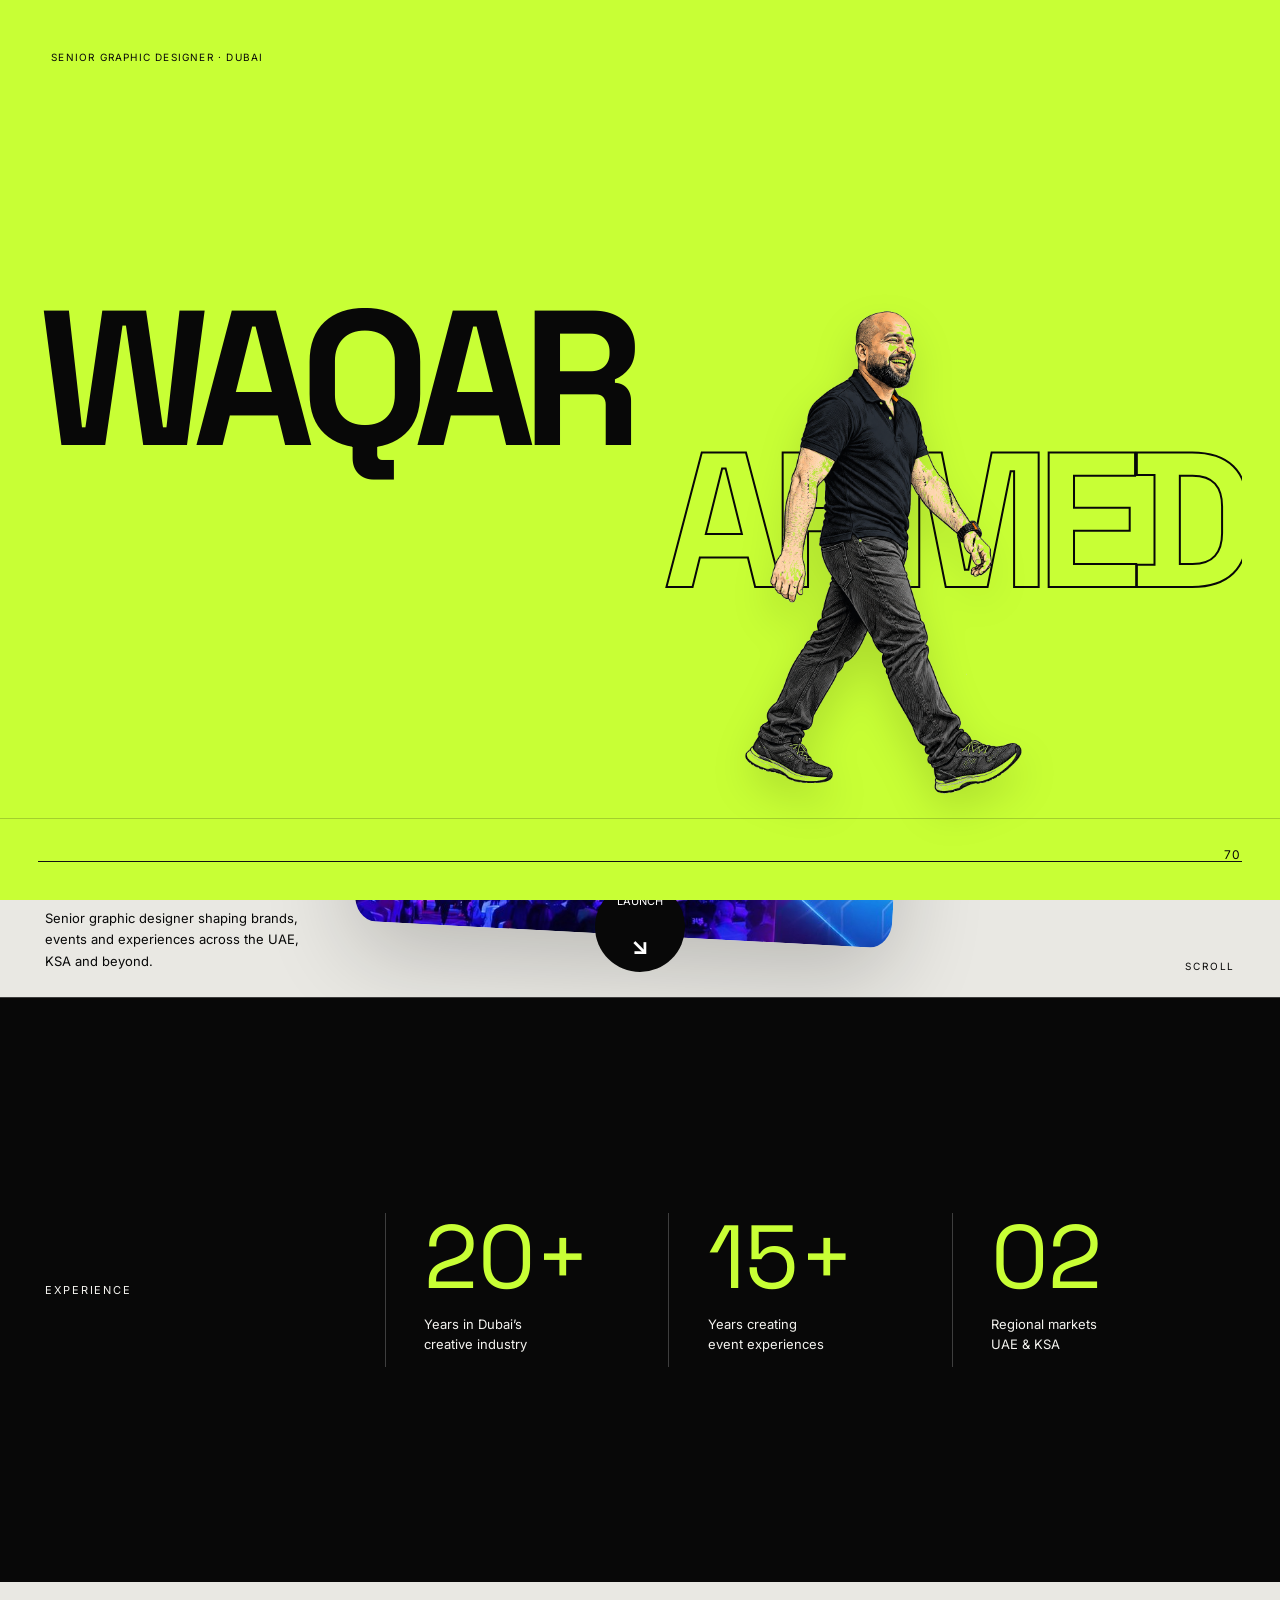
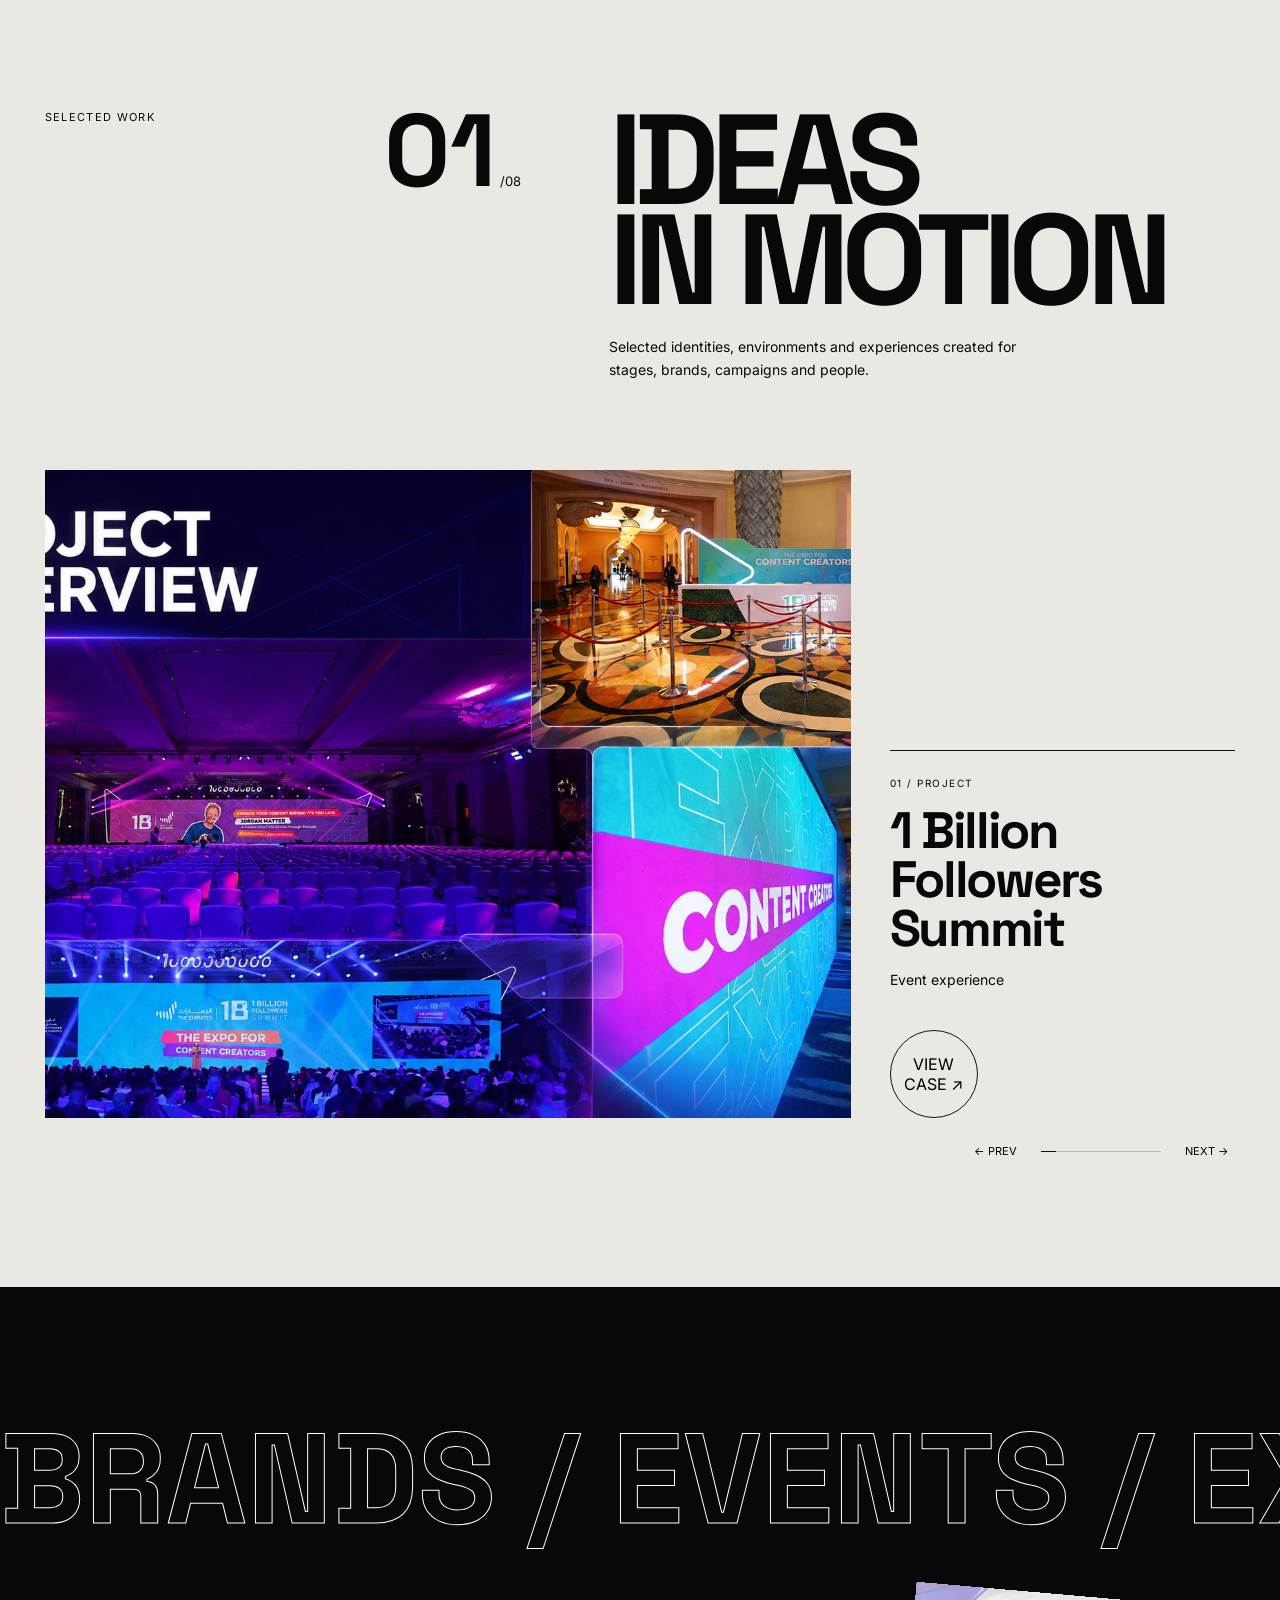
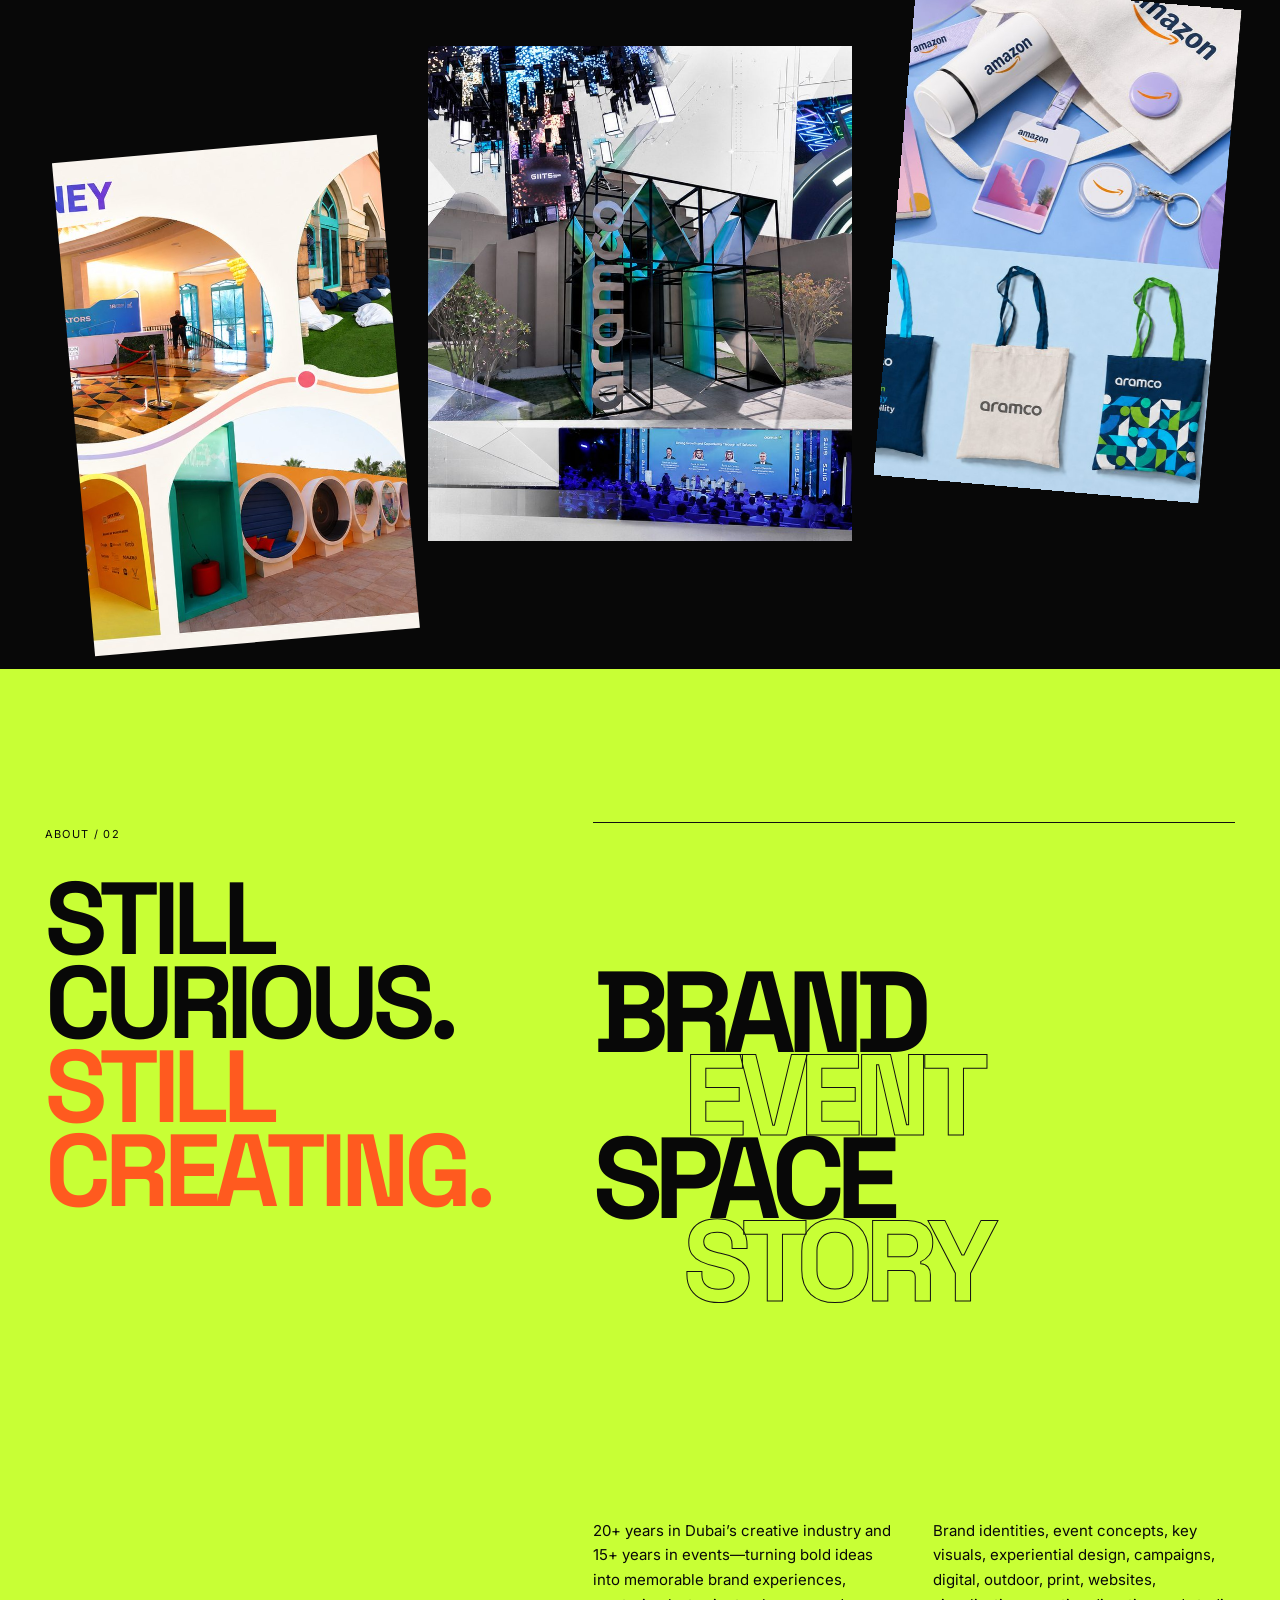
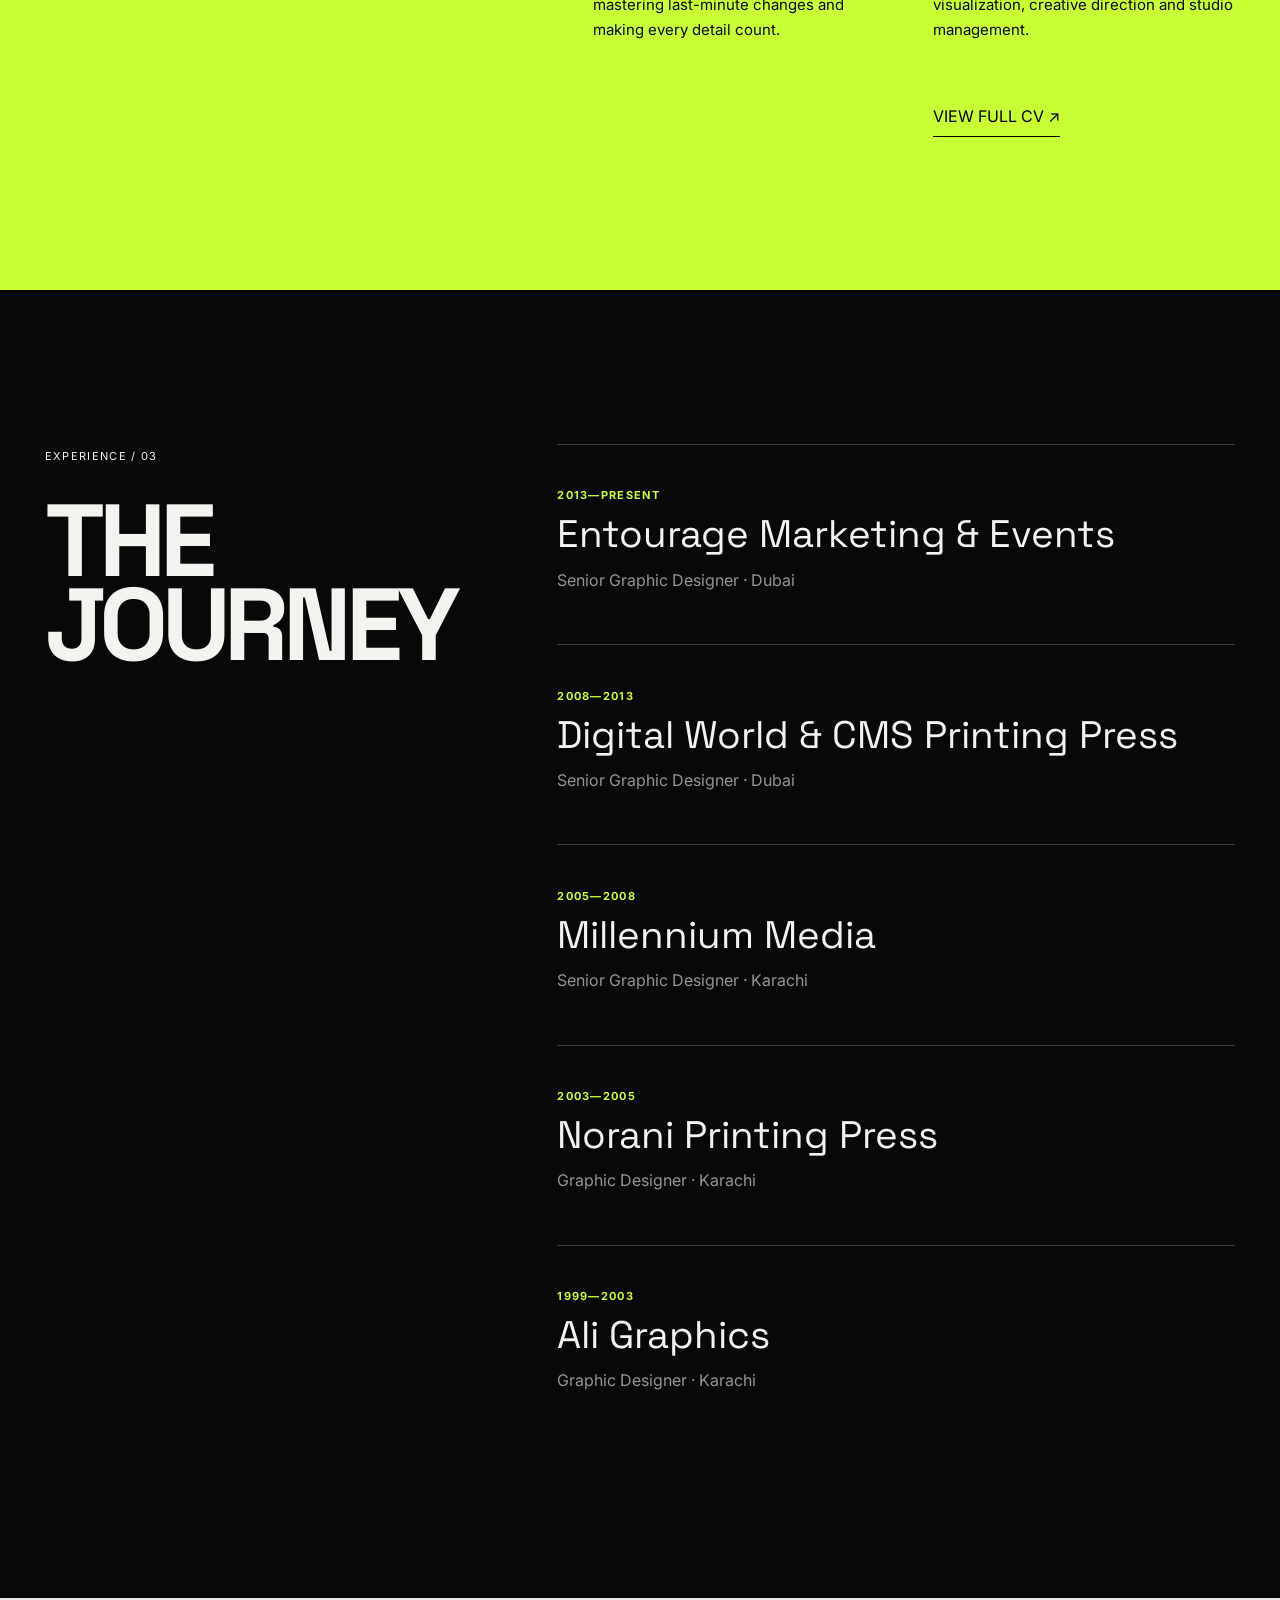
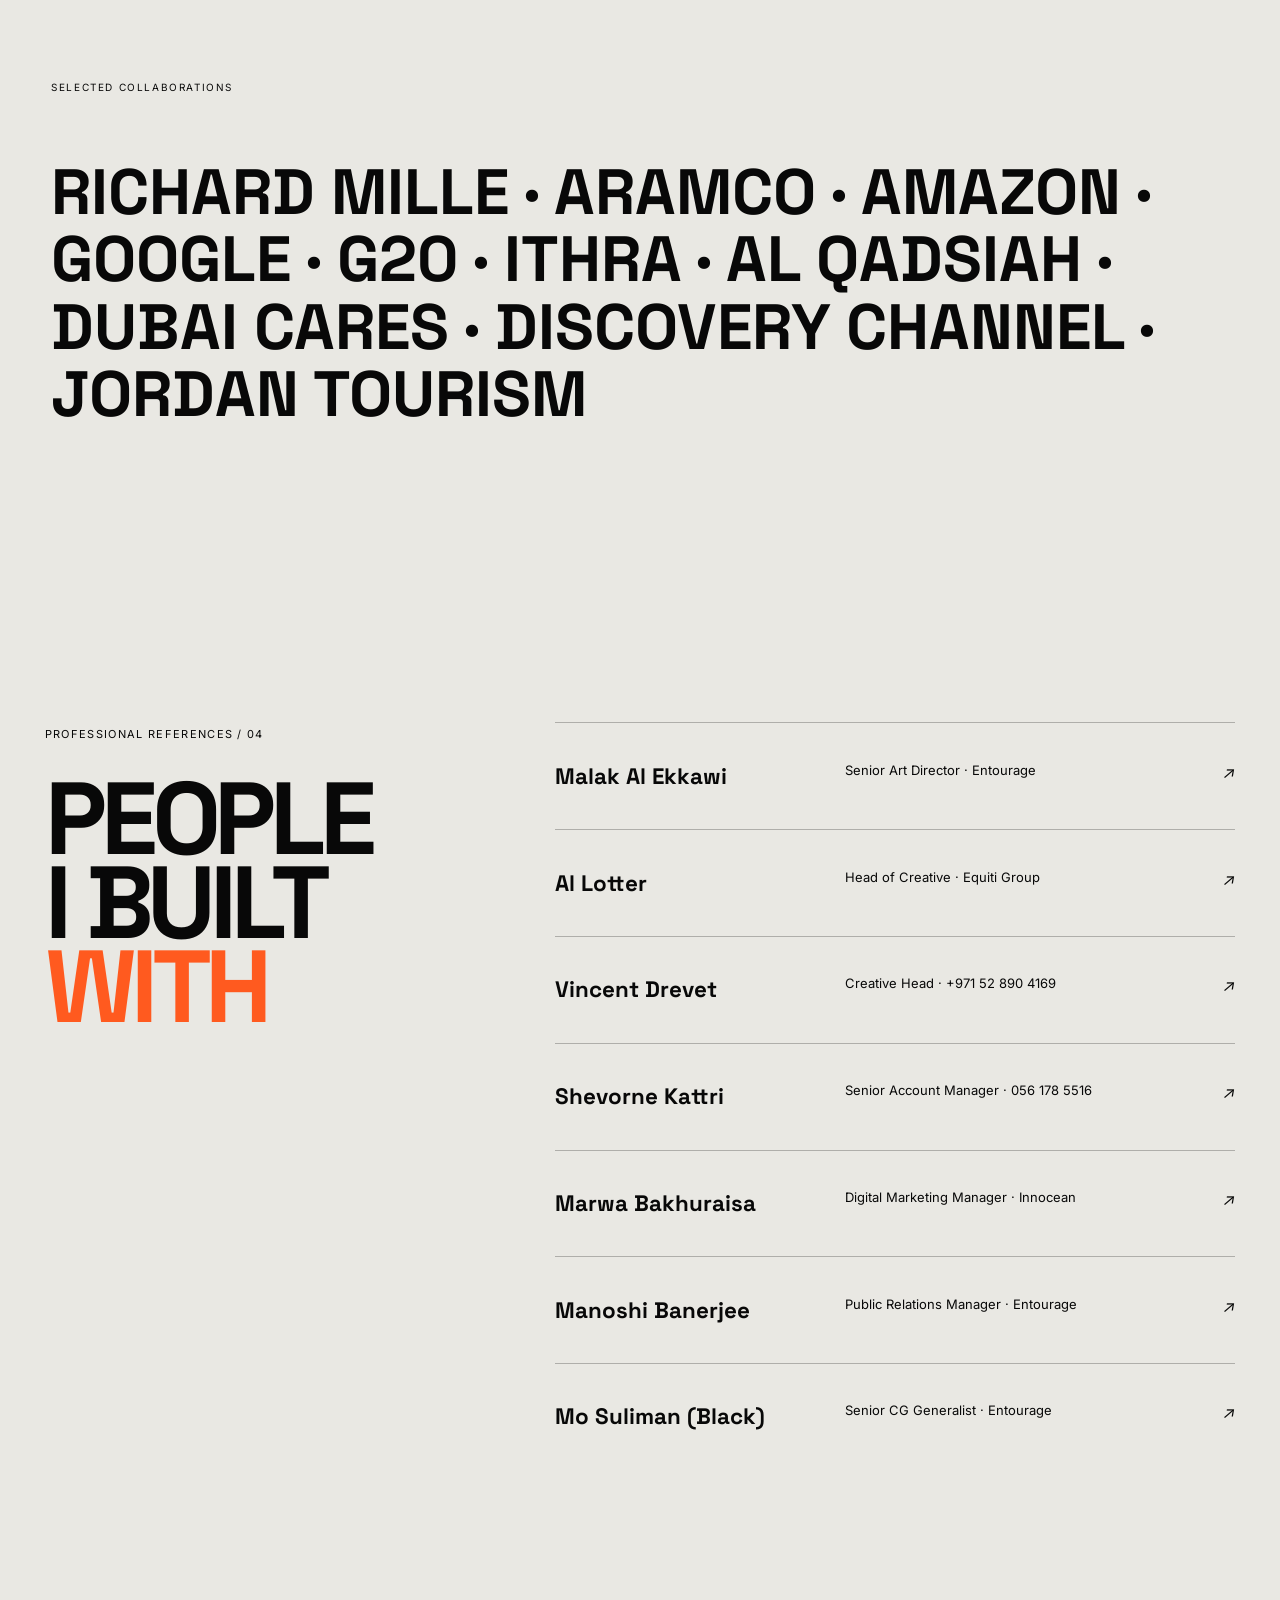
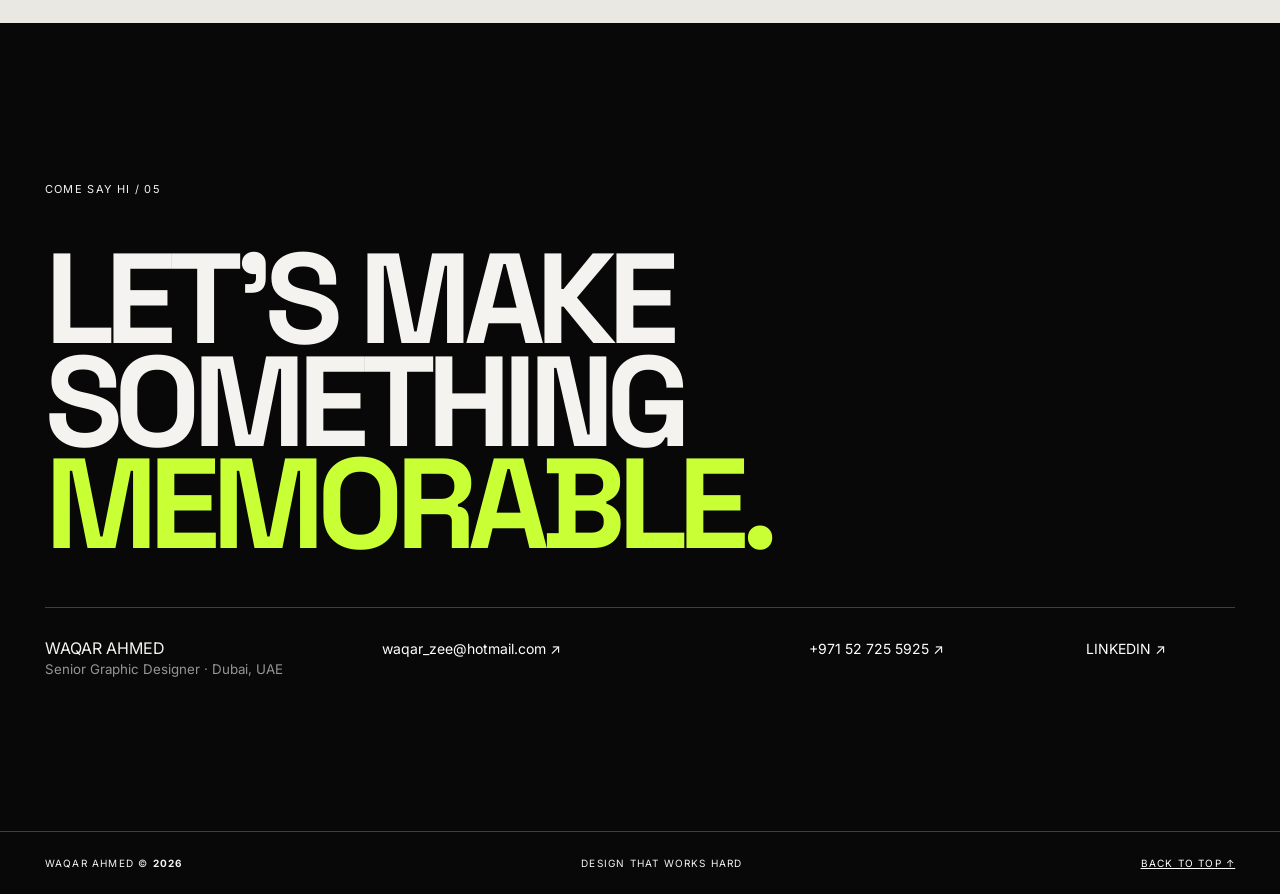
==== commit a4f80ff5: "update design" ====
--- a/index.html
+++ b/index.html
@@ -1,78 +1,276 @@
 <!doctype html>
 <html lang="en">
 <head>
-  <meta charset="utf-8">
-  <meta name="viewport" content="width=device-width,initial-scale=1">
-  <title>Waqar Ahmed — Creative Portfolio</title>
-  <meta name="description" content="Waqar Ahmed is a Dubai-based senior graphic designer and creative lead shaping brands, events and experiences across the UAE and KSA.">
-  <link rel="icon" href="assets/favicon.ico">
-  <link rel="preconnect" href="https://fonts.googleapis.com">
-  <link rel="preconnect" href="https://fonts.gstatic.com" crossorigin>
-  <link href="https://fonts.googleapis.com/css2?family=DM+Sans:wght@400;500;600&family=Manrope:wght@400;500;600&family=Syne:wght@500;600;700;800&display=swap" rel="stylesheet">
-  <link rel="stylesheet" href="styles.css">
+<meta charset="utf-8">
+<meta name="viewport" content="width=device-width,initial-scale=1">
+<title>Waqar Ahmed — Creative Designer</title>
+<meta name="description" content="Dubai-based senior graphic designer Waqar Ahmed — brands, events and visual experiences.">
+<link rel="preconnect" href="https://fonts.googleapis.com">
+<link rel="preconnect" href="https://fonts.gstatic.com" crossorigin>
+<link href="https://fonts.googleapis.com/css2?family=Inter:wght@400;500;600&family=Space+Grotesk:wght@500;600;700&display=swap" rel="stylesheet">
+<link rel="stylesheet" href="styles.css">
 </head>
-<body>
-  <div class="page-loader" aria-hidden="true"><div class="loader-mark">WA</div><div class="loader-line"><i></i></div></div>
-  <div class="scroll-progress" aria-hidden="true"></div>
-  <div class="cursor-glow" aria-hidden="true"></div>
-  <header class="nav">
-    <a class="brand" href="#top"><img src="assets/images/logo.png" alt=""><span>WAQAR<br>AHMED</span></a>
-    <nav aria-label="Primary"><a href="#work">Work</a><a href="#story">Story</a><a href="#connect">Contact</a></nav>
-    <a class="availability" href="#connect"><i></i> Available for selected projects</a>
-  </header>
-
-  <main id="top">
-    <section class="hero">
-      <div class="aurora a1"></div><div class="aurora a2"></div>
-      <p class="kicker reveal">Senior graphic designer · Dubai</p>
-      <h1 class="reveal">Ideas that<br><span>move people.</span></h1>
-      <div class="hero-bottom reveal">
-        <p>20+ years turning ambitious ideas into memorable brand experiences across the UAE, KSA and beyond.</p>
-        <a href="#work" class="round-link" aria-label="Explore selected work">↘</a>
-      </div>
-      <div class="hero-image reveal"><img src="assets/images/hero.jpg" alt="Waqar Ahmed, senior graphic designer"><span>CREATIVE DIRECTION / BRAND / EXPERIENCES</span></div>
-    </section>
-
-    <section class="manifesto" id="story">
-      <p class="section-label">01 / What I do</p>
-      <h2 class="reveal">I build identities, environments and moments that <em>look sharp, work hard</em> and stay remembered.</h2>
-      <div class="services">
-        <span>Brand identities</span><span>Event concepts</span><span>Key visuals</span><span>Experiential design</span><span>Creative direction</span><span>Digital & print</span>
-      </div>
-    </section>
-
-    <section class="work" id="work">
-      <div class="work-head"><p class="section-label">02 / Selected work</p><h2>Big ideas.<br>Real spaces.</h2><p>From first sketch to final production file—projects created for stages, brands, campaigns and people.</p></div>
-      <div class="project-grid" id="project-grid"></div>
-    </section>
-
-    <section class="experience">
-      <div class="experience-copy">
-        <p class="section-label">03 / The journey</p>
-        <h2>Still curious.<br><span>Still creating.</span></h2>
-        <p>Dubai has been my creative playground for more than two decades. For 15+ years, events have been where many of my biggest ideas came alive—often under impossible deadlines and after “one tiny edit.”</p>
-        <div class="numbers"><div><b data-count="20" data-suffix="+">0</b><span>Years of ideas</span></div><div><b data-count="15" data-suffix="+">0</b><span>Years in events</span></div><div><b data-count="2" data-pad="2">00</b><span>Regional markets</span></div></div>
-      </div>
-      <figure><img src="assets/images/journey-desktop.jpg" alt="Waqar Ahmed career journey and CV"><button type="button" class="view-cv">View full CV ↗</button></figure>
-    </section>
-
-    <section class="clients">
-      <p class="section-label">04 / Trusted by</p>
-      <h2>Good company.<br><span>Bold company.</span></h2>
-      <div class="brand-cloud"><span>ARAMCO</span><span>AMAZON</span><span>GOOGLE</span><span>G20</span><span>ITHRA</span><span>RICHARD MILLE</span><span>AL QADSIAH</span><span>DISCOVERY</span><span>JORDAN TOURISM</span><span>DUBAI CARES</span></div>
-      <img src="assets/images/clients.jpg" alt="Selected client collaborations">
-    </section>
-
-    <section class="connect" id="connect">
-      <p class="section-label">05 / Let’s make something memorable</p>
-      <h2>Have a brief,<br>a deadline—or<br><span>one tiny edit?</span></h2>
-      <div class="contact-row"><a href="mailto:waqar_zee@hotmail.com">waqar_zee@hotmail.com ↗</a><a href="tel:+971527255925">+971 52 725 5925 ↗</a><a href="https://www.linkedin.com/in/waqar-ahmed-6b592ba" target="_blank" rel="noreferrer">LinkedIn ↗</a></div>
-    </section>
-  </main>
-
-  <footer><span>© <b id="year"></b> Waqar Ahmed</span><span>Dubai · UAE</span><a href="#top">Back to top ↑</a></footer>
-
-  <dialog id="lightbox"><button class="close" aria-label="Close">×</button><button class="prev" aria-label="Previous">←</button><img id="lightbox-image" alt=""><div><strong id="lightbox-title"></strong><span id="lightbox-subtitle"></span></div><button class="next" aria-label="Next">→</button></dialog>
-  <script src="main.js"></script>
+<body class="loading">
+<div class="loader">
+<div class="intro-word"><span>WAQAR</span><span>AHMED</span></div>
+<div class="walk-track"><i></i><img src="assets/images/waqar-walk-alpha.png" alt="Animated line-art Waqar Ahmed walking"></div>
+<div class="intro-role">SENIOR GRAPHIC DESIGNER · DUBAI</div>
+<div class="loader-count">00</div>
+<div class="loader-bar">
+<i>
+</i>
+</div>
+</div>
+<div class="progress">
+</div>
+<div class="cursor">
+<span>VIEW</span>
+</div>
+<div class="noise">
+</div>
+<header>
+<a class="logo" href="#top">
+<img src="assets/images/waqar-portrait-v2.png" alt="Waqar Ahmed">
+<span>WAQAR<br>
+AHMED
+</span>
+</a>
+<button class="menu-button">MENU <b>+</b>
+</button>
+<div class="header-status">
+<i>
+</i> WORKING GLOBALLY<br>DUBAI, UAE</div>
+<a class="header-mail" href="mailto:waqar_zee@hotmail.com">FOR INQUIRIES<br>
+<u>waqar_zee@hotmail.com</u>
+</a>
+</header>
+<aside class="menu-panel">
+<button class="menu-close">CLOSE ×</button>
+<nav>
+<a href="#work">WORK <sup>01</sup>
+</a>
+<a href="#about">ABOUT <sup>02</sup>
+</a>
+<button class="cv-open">CV <sup>03</sup>
+</button>
+<a href="#references">REFERENCES <sup>04</sup>
+</a>
+<a href="#contact">CONTACT <sup>05</sup>
+</a>
+</nav>
+<div>
+<span>WAQAR AHMED</span>
+<span>SENIOR GRAPHIC DESIGNER</span>
+<span>© <b class="year">
+</b>
+</span>
+</div>
+</aside>
+<main id="top">
+<section class="launch">
+<div class="launch-meta">
+<span>WAQAR AHMED</span>
+<span>PORTFOLIO 2026</span>
+<span>20+ YEARS / 15+ EVENTS</span>
+</div>
+<div class="launch-art">
+<div class="orbit one">
+</div>
+<div class="orbit two">
+</div>
+<img class="line-art" src="assets/images/work-01.jpg" alt="1 Billion Followers Summit project">
+<img class="portrait" src="assets/images/work-12.jpg" alt="Richard Mille Desert Polo project">
+</div>
+<h1>
+<span>WAQAR</span>
+<span>AHMED</span>
+</h1>
+<div class="launch-bottom">
+<p>Senior graphic designer shaping brands, events and experiences across the UAE, KSA and beyond.</p>
+<a href="#work">LAUNCH <b>↘</b>
+</a>
+<span>SCROLL</span>
+</div>
+</section>
+<section class="recognition">
+<span>EXPERIENCE</span>
+<div>
+<b>20+</b>
+<p>Years in Dubai’s<br>creative industry</p>
+</div>
+<div>
+<b>15+</b>
+<p>Years creating<br>event experiences</p>
+</div>
+<div>
+<b>02</b>
+<p>Regional markets<br>UAE & KSA</p>
+</div>
+</section>
+<section class="work" id="work">
+<div class="work-heading">
+<span>SELECTED WORK</span>
+<div class="index">
+<b id="active-index">01</b>
+<i>/08</i>
+</div>
+<h2>IDEAS<br>IN MOTION</h2>
+<p>Selected identities, environments and experiences created for stages, brands, campaigns and people.</p>
+</div>
+<div class="project-stage" id="project-stage">
+</div>
+<div class="project-nav">
+<button id="prev">← PREV</button>
+<div class="nav-line">
+<i>
+</i>
+</div>
+<button id="next">NEXT →</button>
+</div>
+</section>
+<section class="reel">
+<div class="reel-track">BRANDS / EVENTS / EXPERIENCES / VISUAL STORIES / BRANDS / EVENTS / EXPERIENCES / VISUAL STORIES /</div>
+<div class="reel-images">
+<img src="assets/images/work-03.jpg" alt="Event design">
+<img src="assets/images/work-07.jpg" alt="Spatial branding">
+<img src="assets/images/work-13.jpg" alt="Creative production">
+</div>
+</section>
+<section class="about" id="about">
+<div class="about-left">
+<span>ABOUT / 02</span>
+<h2>STILL<br>CURIOUS.<br>
+<i>STILL<br>CREATING.</i>
+</h2>
+</div>
+<div class="about-right">
+<div class="about-manifesto" aria-hidden="true"><span>BRAND</span><span>EVENT</span><span>SPACE</span><span>STORY</span></div>
+<div class="about-copy">
+<p>20+ years in Dubai’s creative industry and 15+ years in events—turning bold ideas into memorable brand experiences, mastering last-minute changes and making every detail count.</p>
+<p>Brand identities, event concepts, key visuals, experiential design, campaigns, digital, outdoor, print, websites, visualization, creative direction and studio management.</p>
+<button class="cv-open">VIEW FULL CV ↗</button>
+</div>
+</div>
+</section>
+<section class="career">
+<div class="section-title">
+<span>EXPERIENCE / 03</span>
+<h2>THE<br>JOURNEY</h2>
+</div>
+<div class="career-list">
+<article>
+<b>2013—PRESENT</b>
+<h3>Entourage Marketing & Events</h3>
+<p>Senior Graphic Designer · Dubai</p>
+</article>
+<article>
+<b>2008—2013</b>
+<h3>Digital World & CMS Printing Press</h3>
+<p>Senior Graphic Designer · Dubai</p>
+</article>
+<article>
+<b>2005—2008</b>
+<h3>Millennium Media</h3>
+<p>Senior Graphic Designer · Karachi</p>
+</article>
+<article>
+<b>2003—2005</b>
+<h3>Norani Printing Press</h3>
+<p>Graphic Designer · Karachi</p>
+</article>
+<article>
+<b>1999—2003</b>
+<h3>Ali Graphics</h3>
+<p>Graphic Designer · Karachi</p>
+</article>
+</div>
+</section>
+<section class="brands">
+<span>SELECTED COLLABORATIONS</span>
+<p>RICHARD MILLE · ARAMCO · AMAZON · GOOGLE · G20 · ITHRA · AL QADSIAH · DUBAI CARES · DISCOVERY CHANNEL · JORDAN TOURISM</p>
+</section>
+<section class="references" id="references">
+<div class="section-title">
+<span>PROFESSIONAL REFERENCES / 04</span>
+<h2>PEOPLE<br>I BUILT<br>
+<i>WITH</i>
+</h2>
+</div>
+<div class="reference-list">
+<a href="mailto:malakekkawi7@gmail.com">
+<b>Malak Al Ekkawi</b>
+<span>Senior Art Director · Entourage</span>
+<i>↗</i>
+</a>
+<a href="mailto:Albert.lotter@equiti.com">
+<b>Al Lotter</b>
+<span>Head of Creative · Equiti Group</span>
+<i>↗</i>
+</a>
+<a href="mailto:vincent.drevet@yahoo.fr">
+<b>Vincent Drevet</b>
+<span>Creative Head · +971 52 890 4169</span>
+<i>↗</i>
+</a>
+<a href="mailto:Shevornekattri@icloud.com">
+<b>Shevorne Kattri</b>
+<span>Senior Account Manager · 056 178 5516</span>
+<i>↗</i>
+</a>
+<a href="mailto:marwa.alibk@live.com">
+<b>Marwa Bakhuraisa</b>
+<span>Digital Marketing Manager · Innocean</span>
+<i>↗</i>
+</a>
+<a href="mailto:manoshi22@gmail.com">
+<b>Manoshi Banerjee</b>
+<span>Public Relations Manager · Entourage</span>
+<i>↗</i>
+</a>
+<a href="mailto:ariesblackdesign@outlook.com">
+<b>Mo Suliman (Black)</b>
+<span>Senior CG Generalist · Entourage</span>
+<i>↗</i>
+</a>
+</div>
+</section>
+<section class="contact" id="contact">
+<span>COME SAY HI / 05</span>
+<h2>LET’S MAKE<br>SOMETHING<br>
+<i>MEMORABLE.</i>
+</h2>
+<div class="contact-grid">
+<p>WAQAR AHMED<br>
+<small>Senior Graphic Designer · Dubai, UAE</small>
+</p>
+<a href="mailto:waqar_zee@hotmail.com">waqar_zee@hotmail.com ↗</a>
+<a href="tel:+971527255925">+971 52 725 5925 ↗</a>
+<a href="https://www.linkedin.com/in/waqar-ahmed-6b592ba" target="_blank" rel="noreferrer">LINKEDIN ↗</a>
+</div>
+</section>
+</main>
+<footer>
+<span>WAQAR AHMED © <b class="year">
+</b>
+</span>
+<span>DESIGN THAT WORKS HARD</span>
+<a href="#top">BACK TO TOP ↑</a>
+</footer>
+<dialog id="project-dialog">
+<button class="dialog-close">CLOSE ×</button>
+<img alt="">
+<div>
+<strong>
+</strong>
+<small>
+</small>
+</div>
+</dialog>
+<dialog id="cv-dialog">
+<button class="cv-close">CLOSE ×</button>
+<img src="assets/images/waqar-cv.png" alt="Waqar Ahmed CV">
+</dialog>
+<script src="main.js">
+</script>
 </body>
 </html>
--- a/styles.css
+++ b/styles.css
@@ -1,18 +1,179 @@
-:root{--bg:#08090b;--surface:#111318;--ink:#f5f4ee;--muted:#a2a3a8;--line:#2a2c33;--violet:#745bff;--acid:#d9ff55;--blue:#2e8cff;--pad:clamp(20px,4vw,64px)}
-*{box-sizing:border-box}html{scroll-behavior:smooth}body{margin:0;background:var(--bg);color:var(--ink);font-family:"DM Sans",sans-serif;overflow-x:hidden}a{color:inherit;text-decoration:none}img{display:block;max-width:100%}button{font:inherit}.cursor-glow{position:fixed;width:480px;height:480px;border-radius:50%;background:radial-gradient(circle,rgba(116,91,255,.15),transparent 68%);pointer-events:none;z-index:-1;transform:translate(-50%,-50%)}
-.nav{height:88px;padding:0 var(--pad);display:flex;align-items:center;justify-content:space-between;position:fixed;inset:0 0 auto;z-index:30;background:linear-gradient(#08090bea,transparent);backdrop-filter:blur(5px)}.brand{display:flex;align-items:center;gap:12px;font:bold 12px/1.05 Syne}.brand img{width:34px;height:34px;object-fit:contain;filter:brightness(0) invert(1)}.nav nav{display:flex;gap:34px;font-size:14px}.nav nav a,.availability{transition:.25s}.nav nav a:hover,.availability:hover{color:var(--acid)}.availability{font-size:12px;border:1px solid #ffffff30;border-radius:30px;padding:11px 16px}.availability i{display:inline-block;width:7px;height:7px;border-radius:50%;background:var(--acid);margin-right:8px;box-shadow:0 0 10px var(--acid)}
-.hero{min-height:100vh;padding:150px var(--pad) 40px;position:relative;overflow:hidden}.kicker,.section-label{font:600 12px Syne;letter-spacing:.13em;text-transform:uppercase;color:#b7b8bd}.hero h1{font:700 clamp(64px,11.5vw,185px)/.79 Syne;margin:45px 0 40px;letter-spacing:-.07em;position:relative;z-index:2}.hero h1 span,.experience h2 span,.clients h2 span,.connect h2 span{font-family:Georgia,serif;font-style:italic;font-weight:400;color:var(--acid)}.hero-bottom{display:flex;justify-content:flex-end;align-items:center;gap:50px;margin-left:auto;max-width:660px}.hero-bottom p{color:#c7c7ca;font-size:clamp(17px,2vw,23px);line-height:1.45}.round-link{display:grid;place-items:center;flex:0 0 70px;height:70px;border-radius:50%;background:var(--acid);color:#0b0c0e;font-size:27px;transition:.3s}.round-link:hover{transform:rotate(45deg) scale(1.08)}.hero-image{margin-top:70px;position:relative;border-radius:2px;overflow:hidden}.hero-image img{width:100%;height:min(65vw,780px);object-fit:cover;filter:saturate(.76) contrast(1.08)}.hero-image:after{content:"";position:absolute;inset:0;background:linear-gradient(100deg,rgba(116,91,255,.35),transparent 45%,rgba(46,140,255,.2));mix-blend-mode:screen}.hero-image span{position:absolute;left:25px;bottom:20px;z-index:2;font:600 11px Syne;letter-spacing:.16em}.aurora{position:absolute;border-radius:50%;filter:blur(90px);opacity:.65}.a1{width:440px;height:440px;background:#563eff;right:-50px;top:140px}.a2{width:300px;height:300px;background:#115ecf;left:-100px;top:500px}
-.manifesto{padding:150px var(--pad);border-top:1px solid var(--line)}.manifesto h2{max-width:1200px;font:600 clamp(42px,6.5vw,96px)/1.05 Syne;letter-spacing:-.045em;margin:60px 0}.manifesto em{font-family:Georgia,serif;font-weight:400;color:#a896ff}.services{display:flex;flex-wrap:wrap;gap:10px}.services span{border:1px solid var(--line);border-radius:99px;padding:12px 18px;color:#d2d2d4;font-size:14px}
-.work{padding:130px var(--pad);background:#ecebe4;color:#111}.work .section-label{color:#6a6a68}.work-head{display:grid;grid-template-columns:1fr 1.5fr 1fr;gap:40px;align-items:end;margin-bottom:80px}.work-head h2{font:700 clamp(56px,8vw,124px)/.85 Syne;letter-spacing:-.065em;margin:0}.work-head>p:last-child{font-size:18px;line-height:1.5}.project-grid{display:grid;grid-template-columns:repeat(12,1fr);gap:18px}.project{grid-column:span 6;border:0;padding:0;background:none;text-align:left;cursor:pointer}.project:nth-child(3n){grid-column:span 12}.project figure{margin:0;overflow:hidden;background:#111;position:relative}.project img{width:100%;aspect-ratio:1.35;object-fit:cover;transition:.7s cubic-bezier(.2,.7,.2,1)}.project:nth-child(3n) img{aspect-ratio:2.25}.project:hover img{transform:scale(1.035)}.project figcaption{display:flex;justify-content:space-between;padding:16px 2px 38px;gap:15px}.project strong{font:600 19px Syne}.project small{color:#777;font-size:13px}
-.experience{padding:150px var(--pad);display:grid;grid-template-columns:1fr 1.12fr;gap:7vw;align-items:center}.experience h2,.clients h2{font:700 clamp(55px,7vw,110px)/.87 Syne;letter-spacing:-.06em;margin:45px 0}.experience-copy>p:not(.section-label){max-width:620px;color:#bbbcc1;font-size:19px;line-height:1.65}.numbers{display:flex;gap:4vw;margin-top:65px}.numbers div{display:flex;flex-direction:column}.numbers b{font:600 clamp(38px,5vw,72px) Syne}.numbers span{font-size:12px;color:var(--muted)}.experience figure{margin:0;position:relative}.experience figure img{filter:brightness(.68) contrast(1.08);border-radius:2px}.view-cv{position:absolute;right:20px;bottom:20px;background:var(--acid);border:0;padding:14px 19px;border-radius:30px;cursor:pointer}
-.clients{padding:140px var(--pad);background:#1611cf;overflow:hidden}.clients h2 span{color:#c8bfff}.brand-cloud{display:flex;flex-wrap:wrap;gap:11px;max-width:1100px;margin:60px 0}.brand-cloud span{font:600 14px Syne;padding:14px 19px;border:1px solid #ffffff45;border-radius:30px}.clients>img{width:100%;mix-blend-mode:luminosity;opacity:.65;margin-top:50px}
-.connect{padding:150px var(--pad);background:radial-gradient(circle at 80% 60%,#4430c6 0,transparent 35%),#0a0b0f}.connect h2{font:700 clamp(63px,10vw,150px)/.82 Syne;letter-spacing:-.065em;margin:55px 0 100px}.connect h2 span{color:#b9aaff}.contact-row{display:grid;grid-template-columns:repeat(3,1fr);border-top:1px solid var(--line)}.contact-row a{padding:24px 0;border-bottom:1px solid var(--line);font-size:16px;transition:.25s}.contact-row a:hover{color:var(--acid);padding-left:8px}footer{padding:32px var(--pad);display:flex;justify-content:space-between;color:#828389;font-size:12px;border-top:1px solid var(--line)}
-dialog{width:min(1400px,94vw);height:92vh;background:#090a0d;color:white;border:1px solid #30323a;padding:45px;margin:auto}dialog::backdrop{background:#000d;backdrop-filter:blur(12px)}dialog img{width:100%;height:calc(100% - 75px);object-fit:contain}dialog>div{display:flex;justify-content:space-between;gap:20px;margin-top:18px}dialog>div span{color:#aaa}.close,.prev,.next{position:absolute;border:0;background:#fff;color:#111;width:44px;height:44px;border-radius:50%;cursor:pointer}.close{top:14px;right:14px}.prev{left:14px;top:50%}.next{right:14px;top:50%}
-.reveal{opacity:0;transform:translateY(38px);transition:opacity .8s,transform .8s}.reveal.visible{opacity:1;transform:none}
-@media(max-width:800px){.nav{height:68px}.nav nav{display:none}.availability{font-size:0;padding:10px}.availability i{margin:0}.hero{padding-top:120px}.hero h1{font-size:clamp(55px,17vw,95px);margin-top:70px}.hero-bottom{align-items:flex-end}.hero-image{margin-left:-20px;margin-right:-20px}.work-head{grid-template-columns:1fr}.project{grid-column:span 12}.project img,.project:nth-child(3n) img{aspect-ratio:1.15}.experience{grid-template-columns:1fr}.experience figure{order:-1}.numbers{justify-content:space-between}.contact-row{grid-template-columns:1fr}.connect h2{font-size:16vw}footer{gap:20px;flex-wrap:wrap}dialog{height:80vh;padding:45px 12px 15px}.cursor-glow{display:none}}
-@media(prefers-reduced-motion:reduce){*{scroll-behavior:auto!important}.reveal{opacity:1;transform:none;transition:none}.project img{transition:none}}
+:root{--ink:#080808;--paper:#e9e8e3;--acid:#c8ff35;--orange:#ff5a1f;--line:rgba(255,255,255,.22)}
+*{box-sizing:border-box}
+html{scroll-behavior:smooth}
+body{margin:0;background:var(--ink);color:#f4f3ef;font-family:'DM Sans',sans-serif;overflow-x:hidden}
+button,a{font:inherit}
+button{cursor:pointer}
+.noise{position:fixed;inset:0;z-index:95;pointer-events:none;opacity:.045;background-image:url("data:image/svg+xml,%3Csvg viewBox='0 0 180 180' xmlns='http://www.w3.org/2000/svg'%3E%3Cfilter id='n'%3E%3CfeTurbulence type='fractalNoise' baseFrequency='.9' numOctaves='3'/%3E%3C/filter%3E%3Crect width='100%25' height='100%25' filter='url(%23n)'/%3E%3C/svg%3E")}
+.progress{position:fixed;z-index:130;top:0;left:0;width:0;height:3px;background:var(--acid)}
+.loader{position:fixed;z-index:200;inset:0;background:var(--acid);color:var(--ink);display:grid;place-items:center;transition:transform 1s cubic-bezier(.76,0,.24,1)}
+.loader.done{transform:translateY(-105%)}
+.intro-word{position:absolute;z-index:1;inset:50% 3vw auto;transform:translateY(-50%);font:clamp(4.5rem,15vw,15rem)/.68 'Syne',sans-serif;font-weight:800;letter-spacing:-.09em;overflow:hidden}.intro-word span{display:block;transform:translateY(115%);animation:nameRise 1s cubic-bezier(.16,1,.3,1) forwards}.intro-word span:last-child{text-align:right;color:transparent;-webkit-text-stroke:2px var(--ink);animation-delay:.18s}.walk-track{position:absolute;z-index:3;left:0;right:0;bottom:9vh;height:58vh;overflow:visible}.walk-track i{position:absolute;left:0;right:0;bottom:0;height:1px;background:#1113;transform:scaleX(0);transform-origin:left;animation:groundDraw 2.5s cubic-bezier(.16,1,.3,1) forwards}.walk-track img{position:absolute;bottom:0;left:-18vw;height:100%;width:auto;animation:walkAcross 3s cubic-bezier(.45,0,.2,1) forwards,walkBob .34s ease-in-out infinite alternate;filter:drop-shadow(0 20px 20px #0002)}.intro-role{position:absolute;top:4vw;left:4vw;font-size:10px;letter-spacing:.16em;opacity:0;animation:fadeIn .6s 1.2s forwards}
+.loader-count{position:absolute;right:3vw;bottom:3vw;font-size:12px}
+.loader-bar{position:absolute;left:3vw;right:3vw;bottom:3vw;height:1px;background:#1113}
+.loader-bar i{display:block;height:100%;width:0;background:#111;animation:load 1.2s forwards}
+@keyframes load{to{width:100%}}
+@keyframes nameRise{to{transform:none}}@keyframes groundDraw{to{transform:scaleX(1)}}@keyframes walkAcross{0%{left:-18vw}72%{left:47vw}100%{left:55vw}}@keyframes walkBob{to{margin-bottom:7px;transform:rotate(.8deg)}}@keyframes fadeIn{to{opacity:1}}
+}
+header{position:fixed;z-index:100;inset:0 0 auto;display:grid;grid-template-columns:1fr auto 1fr;align-items:start;padding:25px 30px;mix-blend-mode:difference;color:#fff;pointer-events:none}
+header>*{pointer-events:auto}
+.logo{display:flex;gap:7px;color:inherit;text-decoration:none;font:1.15rem/.8 'Syne',sans-serif;font-weight:800}
+.logo img{width:42px;height:42px;object-fit:cover;object-position:50% 18%;border-radius:50%;border:1px solid #fff;transition:.4s}
+.logo:hover img{transform:rotate(8deg) scale(1.2)}
+.logo i{font-style:normal;color:var(--acid)}
+.menu-button{justify-self:center;color:inherit;background:none;border:0;font-size:12px;letter-spacing:.16em}
+.menu-button b{font-size:18px}
+.header-status{justify-self:end;font-size:10px;line-height:1.5;letter-spacing:.1em}
+.header-status i{display:inline-block;width:6px;height:6px;background:var(--acid);border-radius:50%;margin-right:7px;box-shadow:0 0 12px var(--acid)}
+.header-mail{position:fixed;right:30px;bottom:25px;color:inherit;text-decoration:none;text-align:right;font-size:10px;line-height:1.6;letter-spacing:.08em}
+.menu-panel{position:fixed;z-index:150;inset:0;background:var(--acid);color:var(--ink);padding:4vw;transform:translateY(-105%);transition:transform .9s cubic-bezier(.76,0,.24,1)}
+.menu-panel.open{transform:none}
+.menu-close{position:absolute;right:4vw;top:4vw;border:0;background:none}
+.menu-panel nav{display:flex;flex-direction:column;width:max-content}
+.menu-panel nav a,.menu-panel nav button{font:clamp(3.8rem,9vw,9rem)/.9 'Syne',sans-serif;font-weight:800;letter-spacing:-.07em;color:inherit;text-decoration:none;background:none;border:0;text-align:left}
+.menu-panel nav sup{font:12px 'DM Sans';vertical-align:top;margin-left:10px}
+.menu-panel>div{position:absolute;left:4vw;right:4vw;bottom:3vw;display:flex;justify-content:space-between;font-size:11px}
+.launch{position:relative;min-height:100svh;background:var(--paper);color:var(--ink);overflow:hidden}
+.launch-meta{position:absolute;z-index:4;top:100px;left:30px;right:30px;display:flex;justify-content:space-between;font-size:10px;letter-spacing:.15em}
+.launch-art{position:absolute;z-index:2;left:50%;top:49%;width:min(42vw,620px);height:76vh;transform:translate(-50%,-50%)}
+.launch-art .line-art,.launch-art .portrait{position:absolute;width:100%;height:100%;object-fit:cover;border-radius:50% 50% 4% 4%;transition:opacity .7s,transform 1.2s cubic-bezier(.16,1,.3,1);box-shadow:0 30px 90px #0003}
+.launch-art .line-art{z-index:2}
+.launch-art .portrait{z-index:1;opacity:0;transform:scale(.82) rotate(-5deg)}
+.launch-art:hover .line-art{opacity:0;transform:scale(1.15) rotate(3deg)}
+.launch-art:hover .portrait{opacity:1;transform:scale(1)}
+.orbit{position:absolute;border:1px solid #1115;border-radius:50%;left:50%;top:50%;transform:translate(-50%,-50%);animation:pulse 6s ease-in-out infinite}
+.orbit.one{width:80%;aspect-ratio:1}
+.orbit.two{width:110%;aspect-ratio:1;animation-delay:-3s}
+@keyframes pulse{50%{border-radius:42% 58% 55% 45%;transform:translate(-50%,-50%) rotate(8deg) scale(1.05)}
+}
+.launch h1{position:absolute;z-index:3;left:2vw;right:2vw;top:50%;transform:translateY(-50%);margin:0;font:clamp(5.5rem,16vw,16rem)/.65 'Syne',sans-serif;font-weight:800;letter-spacing:-.095em;pointer-events:none}
+.launch h1 span{display:block}
+.launch h1 span:last-child{text-align:right;color:transparent;-webkit-text-stroke:2px var(--ink)}
+.launch-bottom{position:absolute;z-index:4;left:30px;right:30px;bottom:25px;display:grid;grid-template-columns:1fr auto 1fr;align-items:end}
+.launch-bottom p{width:280px;margin:0;font-size:13px;line-height:1.45}
+.launch-bottom a{display:grid;place-items:center;width:90px;height:90px;border-radius:50%;background:var(--ink);color:white;text-decoration:none;font-size:11px}
+.launch-bottom a b{font-size:24px}
+.launch-bottom>span{text-align:right;font-size:10px;letter-spacing:.18em}
+.recognition{min-height:65vh;display:grid;grid-template-columns:1.2fr repeat(3,1fr);align-items:center;padding:8vw 4vw;border-top:1px solid var(--line)}
+.recognition>span{font-size:11px;letter-spacing:.16em}
+.recognition div{border-left:1px solid var(--line);padding-left:3vw}
+.recognition b{font:clamp(4rem,7vw,8rem)/1 'Syne';color:var(--acid)}
+.recognition p{font-size:13px;line-height:1.5}
+.work{min-height:110vh;background:var(--paper);color:var(--ink);padding:10vw 4vw}
+.work-heading{display:grid;grid-template-columns:.65fr .35fr 1fr;align-items:start}
+.work-heading>span{font-size:11px;letter-spacing:.16em}
+.index b{font:clamp(4rem,8vw,8rem)/.8 'Syne';font-weight:800}
+.index i{font-style:normal;font-size:13px}
+.work-heading h2{font:clamp(4.5rem,10vw,10rem)/.74 'Syne';font-weight:800;letter-spacing:-.08em;margin:0}
+.work-heading p{grid-column:3;margin:25px 0 0;width:70%;font-size:14px;line-height:1.5}
+.project-stage{position:relative;height:72vh;margin-top:7vw}
+.project{position:absolute;inset:0;display:grid;grid-template-columns:1.4fr .6fr;gap:3vw;opacity:0;pointer-events:none;transform:translateX(10%) scale(.94);transition:opacity .8s,transform 1s cubic-bezier(.16,1,.3,1)}
+.project.active{opacity:1;pointer-events:auto;transform:none}
+.project figure{margin:0;height:100%;overflow:hidden}
+.project img{width:100%;height:100%;object-fit:cover;transform:scale(1.08);transition:transform 1.5s cubic-bezier(.16,1,.3,1)}
+.project.active img{transform:scale(1)}
+.project-copy{align-self:end;border-top:1px solid #111;padding-top:20px}
+.project-copy span{font-size:10px;letter-spacing:.15em}
+.project-copy h3{font:clamp(2rem,4vw,4.5rem)/.92 'Syne';font-weight:800;letter-spacing:-.05em;margin:15px 0}
+.project-copy p{font-size:14px}
+.project-copy button{margin-top:25px;width:88px;height:88px;border-radius:50%;border:1px solid #111;background:none}
+.project-nav{display:flex;justify-content:flex-end;align-items:center;gap:18px;margin-top:25px}
+.project-nav button{border:0;background:none;font-size:11px}
+.nav-line{width:120px;height:1px;background:#1113}
+.nav-line i{display:block;width:12.5%;height:100%;background:#111;transition:transform .6s}
+.reel{overflow:hidden;padding:10vw 0}
+.reel-track{font:clamp(4rem,10vw,10rem)/1 'Syne';font-weight:800;white-space:nowrap;color:transparent;-webkit-text-stroke:1px white;animation:marquee 24s linear infinite}
+@keyframes marquee{to{transform:translateX(-50%)}
+}
+.reel-images{display:grid;grid-template-columns:1fr 1.3fr 1fr;gap:3vw;align-items:center;padding:8vw 5vw 0}
+.reel-images img{width:100%;height:55vh;object-fit:cover}
+.reel-images img:nth-child(1){transform:rotate(-5deg) translateY(8vw)}
+.reel-images img:nth-child(3){transform:rotate(5deg) translateY(-4vw)}
+.about,.career,.references{padding:12vw 4vw;display:grid;grid-template-columns:.75fr 1.25fr;gap:8vw}
+.about{background:var(--acid);color:var(--ink)}
+.about-left>span,.section-title>span{font-size:11px;letter-spacing:.16em}
+.about h2,.section-title h2{font:clamp(4rem,8vw,8rem)/.78 'Syne';font-weight:800;letter-spacing:-.075em;margin:35px 0}
+.about h2 i,.section-title h2 i{font-style:normal;color:var(--orange)}
+.about-manifesto{height:70vh;display:flex;flex-direction:column;justify-content:center;overflow:hidden;border-top:1px solid #111}.about-manifesto span{font:clamp(4rem,9vw,9rem)/.72 'Syne';font-weight:800;letter-spacing:-.08em;transition:transform .65s cubic-bezier(.16,1,.3,1)}.about-manifesto span:nth-child(even){color:transparent;-webkit-text-stroke:1px #111;transform:translateX(14%)}.about-manifesto:hover span:nth-child(odd){transform:translateX(10%)}.about-manifesto:hover span:nth-child(even){transform:translateX(0)}
+.about-copy{display:grid;grid-template-columns:1fr 1fr;gap:3vw;margin-top:4vw}
+.about-copy p{font-size:15px;line-height:1.6}
+.about-copy button{grid-column:2;width:max-content;border:0;border-bottom:1px solid;background:none;padding:10px 0}
+.section-title{position:sticky;top:15vh;align-self:start}
+.career-list article,.reference-list a{padding:3vw 0;border-top:1px solid var(--line)}
+.career-list b{font-size:11px;color:var(--acid);letter-spacing:.12em}
+.career-list h3{font:clamp(1.7rem,3vw,3.5rem)/1 'Syne';margin:12px 0}
+.career-list p{opacity:.6}
+.brands{background:var(--paper);color:var(--ink);padding:6vw 4vw}
+.brands span{font-size:10px;letter-spacing:.16em}
+.brands p{font:clamp(2rem,5vw,6rem)/1.05 'Syne';font-weight:700}
+.references{background:var(--paper);color:var(--ink)}
+.reference-list a{display:grid;grid-template-columns:.9fr 1.2fr auto;gap:2vw;color:inherit;text-decoration:none;border-color:#1114;position:relative;overflow:hidden}
+.reference-list a:before{content:"";position:absolute;inset:0;background:var(--acid);transform:translateX(-102%);transition:.5s}
+.reference-list a:hover:before{transform:none}
+.reference-list a>*{position:relative;z-index:1}
+.reference-list b{font:1.4rem 'Syne';font-weight:700}
+.reference-list span{font-size:13px}
+.contact{padding:12vw 4vw}
+.contact>span{font-size:11px;letter-spacing:.16em}
+.contact h2{font:clamp(4.5rem,10vw,11rem)/.76 'Syne';font-weight:800;letter-spacing:-.08em;margin:4vw 0}
+.contact h2 i{font-style:normal;color:var(--acid)}
+.contact-grid{border-top:1px solid var(--line);padding-top:30px;display:grid;grid-template-columns:1fr 1.3fr .8fr .5fr;gap:3vw;align-items:center}
+.contact-grid p{margin:0}
+.contact-grid small{opacity:.6}
+.contact-grid a{color:white;text-decoration:none;font-size:14px}
+footer{padding:25px 4vw;border-top:1px solid var(--line);display:flex;justify-content:space-between;font-size:10px;letter-spacing:.12em}
+footer a{color:white}
+.cursor{position:fixed;z-index:140;width:80px;height:80px;border-radius:50%;background:var(--acid);color:#111;display:grid;place-items:center;pointer-events:none;transform:translate(-50%,-50%) scale(0);transition:transform .25s}
+.cursor.show{transform:translate(-50%,-50%) scale(1)}
+.cursor span{font-size:10px}
+dialog{border:0;padding:0;background:#080808;color:white;max-width:none;max-height:none;width:100vw;height:100vh}
+dialog::backdrop{background:#000}
+.dialog-close,.cv-close{position:fixed;z-index:2;right:25px;top:25px;background:var(--acid);border:0;padding:12px}
+.dialog-close+img{width:100%;height:82%;object-fit:contain}
+.dialog-close~div{text-align:center}
+.dialog-close~div strong{display:block;font:2rem 'Syne'}
+.cv-close+img{display:block;max-width:1103px;width:100%;margin:auto}
+.cv-dialog{overflow:auto}
+@media(max-width:800px){header{grid-template-columns:1fr auto;padding:18px}
+.header-status,.header-mail{display:none}
+.launch-meta{top:78px;left:18px;right:18px}
+.launch-meta span:nth-child(2){display:none}
+.launch-art{width:86vw;height:62vh;top:46%}
+.launch h1{left:4vw;right:4vw;font-size:21vw;top:54%}
+.launch h1 span:last-child{-webkit-text-stroke:1px}
+.launch-bottom{left:18px;right:18px}
+.launch-bottom p{width:180px}
+.launch-bottom a{width:68px;height:68px}
+.recognition{grid-template-columns:1fr;padding:25vw 6vw;gap:50px}
+.recognition div{padding-left:0;border-left:0;border-top:1px solid var(--line);padding-top:25px}
+.work{padding:25vw 6vw}
+.work-heading{grid-template-columns:1fr auto}
+.work-heading h2{grid-column:1/3;font-size:19vw;margin-top:40px}
+.work-heading p{grid-column:1/3;width:100%}
+.project-stage{height:72vh}
+.project{grid-template-columns:1fr}
+.project figure{height:48vh}
+.reel-images{grid-template-columns:1fr}
+.reel-images img{height:50vh}
+.reel-images img:nth-child(n){transform:none}
+.about,.career,.references{grid-template-columns:1fr;padding:25vw 6vw}
+.about-manifesto{height:50vh}
+.about-copy{grid-template-columns:1fr}
+.about-copy button{grid-column:1}
+.section-title{position:relative;top:auto}
+.career-list article{padding:32px 0}
+.reference-list a{grid-template-columns:1fr auto}
+.reference-list span{grid-column:1/3}
+.contact{padding:25vw 6vw}
+.contact-grid{grid-template-columns:1fr;gap:26px}
+.menu-panel nav a,.menu-panel nav button{font-size:14vw}
+.cursor{display:none}
+footer{flex-direction:column;gap:14px}
+}
 
-body.is-loading{overflow:hidden}.page-loader{position:fixed;inset:0;background:#08090b;z-index:100;display:grid;place-content:center;gap:24px;transition:transform .9s cubic-bezier(.76,0,.24,1);transform-origin:top}.page-loader.done{transform:translateY(-105%)}.loader-mark{font:800 clamp(60px,9vw,130px)/1 Syne;letter-spacing:-.08em}.loader-line{width:150px;height:2px;background:#2a2c33;overflow:hidden}.loader-line i{display:block;width:100%;height:100%;background:var(--acid);transform:translateX(-100%);animation:loadline 1.1s cubic-bezier(.65,0,.35,1) forwards}.scroll-progress{position:fixed;left:0;top:0;height:3px;width:100%;background:linear-gradient(90deg,var(--acid),#745bff,#2e8cff);transform:scaleX(0);transform-origin:left;z-index:80;will-change:transform}@keyframes loadline{to{transform:none}}
-.hero-image img{transform:scale(1.08);transition:transform 1.8s cubic-bezier(.2,.7,.2,1)}.hero-image.visible img{transform:scale(1)}.aurora{animation:float 9s ease-in-out infinite alternate}.a2{animation-delay:-4s}@keyframes float{to{transform:translate3d(35px,-26px,0) scale(1.1)}}
-.project{opacity:0;transform:translateY(55px);transition:opacity .8s,transform .8s}.project.in-view{opacity:1;transform:none}.project:hover img{transform:scale(1.055)}.project figure:after{content:"View project ↗";position:absolute;right:18px;top:18px;background:var(--acid);color:#111;border-radius:50%;width:92px;height:92px;display:grid;place-items:center;font-size:12px;font-weight:600;opacity:0;transform:scale(.65) rotate(-18deg);transition:.35s}.project:hover figure:after{opacity:1;transform:scale(1) rotate(0)}
-@media(prefers-reduced-motion:reduce){.page-loader{display:none}.reveal,.project{opacity:1;transform:none;transition:none}.project img,.aurora{transition:none;animation:none}}
+@media(prefers-reduced-motion:reduce){*{animation:none!important;scroll-behavior:auto!important}
+.loader{display:none}
+}
+body{font-family:'Inter',Arial,sans-serif}.logo{gap:11px;font-family:'Space Grotesk',sans-serif;font-size:1rem;font-weight:700;line-height:.9;letter-spacing:-.035em}.logo img{width:44px;height:44px}.menu-panel nav a,.menu-panel nav button,.intro-word,.launch h1,.recognition b,.work-heading h2,.index b,.project-copy h3,.reel-track,.about h2,.section-title h2,.career-list h3,.reference-list b,.contact h2{font-family:'Space Grotesk',sans-serif}.intro-word{line-height:.74;letter-spacing:-.075em}.loader-count,.intro-role,.launch-meta,.header-status,.header-mail,.work-heading>span,.about-left>span,.section-title>span,.contact>span{letter-spacing:.12em}.launch h1{left:3.5vw;right:3.5vw;line-height:.7;letter-spacing:-.075em}.launch h1 span:last-child{-webkit-text-stroke:1.5px var(--ink)}.launch-bottom,.launch-meta{left:3.5vw;right:3.5vw}.recognition{padding-left:3.5vw;padding-right:3.5vw}.work,.about,.career,.references,.contact{padding-left:3.5vw;padding-right:3.5vw}.work-heading{grid-template-columns:.55fr .35fr 1.1fr;column-gap:2vw}.work-heading h2{line-height:.78;letter-spacing:-.065em}.project-copy h3{line-height:.96;letter-spacing:-.045em}.about h2,.section-title h2{line-height:.82;letter-spacing:-.06em}.about-copy p,.work-heading p,.launch-bottom p,.project-copy p{line-height:1.65}.contact h2{line-height:.8;letter-spacing:-.065em}.contact-grid{align-items:start}.contact-grid a{line-height:1.5}.menu-panel nav a,.menu-panel nav button{letter-spacing:-.06em}.menu-panel>div{align-items:end}footer{padding-left:3.5vw;padding-right:3.5vw}
+@media(max-width:800px){header{padding:18px}.logo{font-size:.92rem}.logo img{width:40px;height:40px}.intro-word{left:5vw;right:5vw}.launch h1{left:5vw;right:5vw;line-height:.74;letter-spacing:-.07em}.launch-meta,.launch-bottom{left:5vw;right:5vw}.work,.about,.career,.references,.contact{padding-left:5vw;padding-right:5vw}.work-heading{grid-template-columns:1fr auto}.contact-grid{align-items:start}}
+.about-manifesto span,.brands p,.dialog-close~div strong{font-family:'Space Grotesk',sans-serif}
